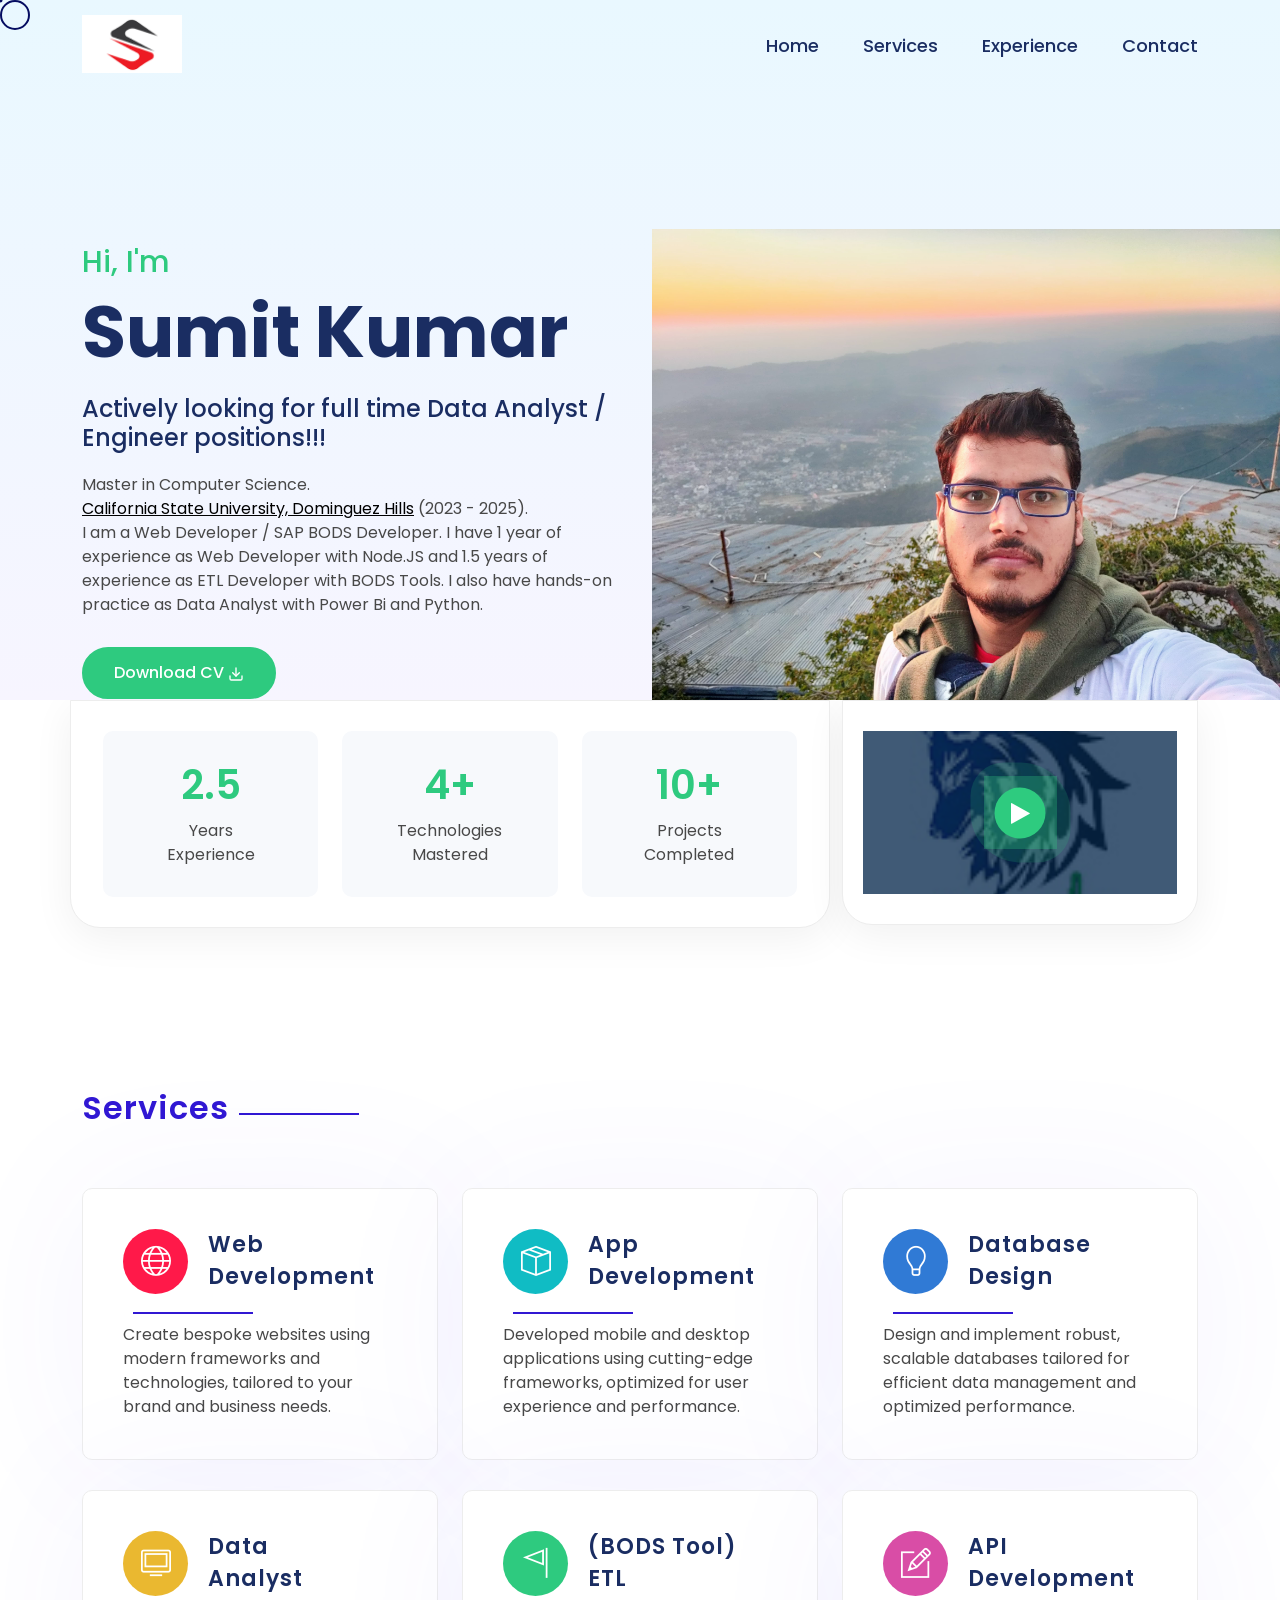
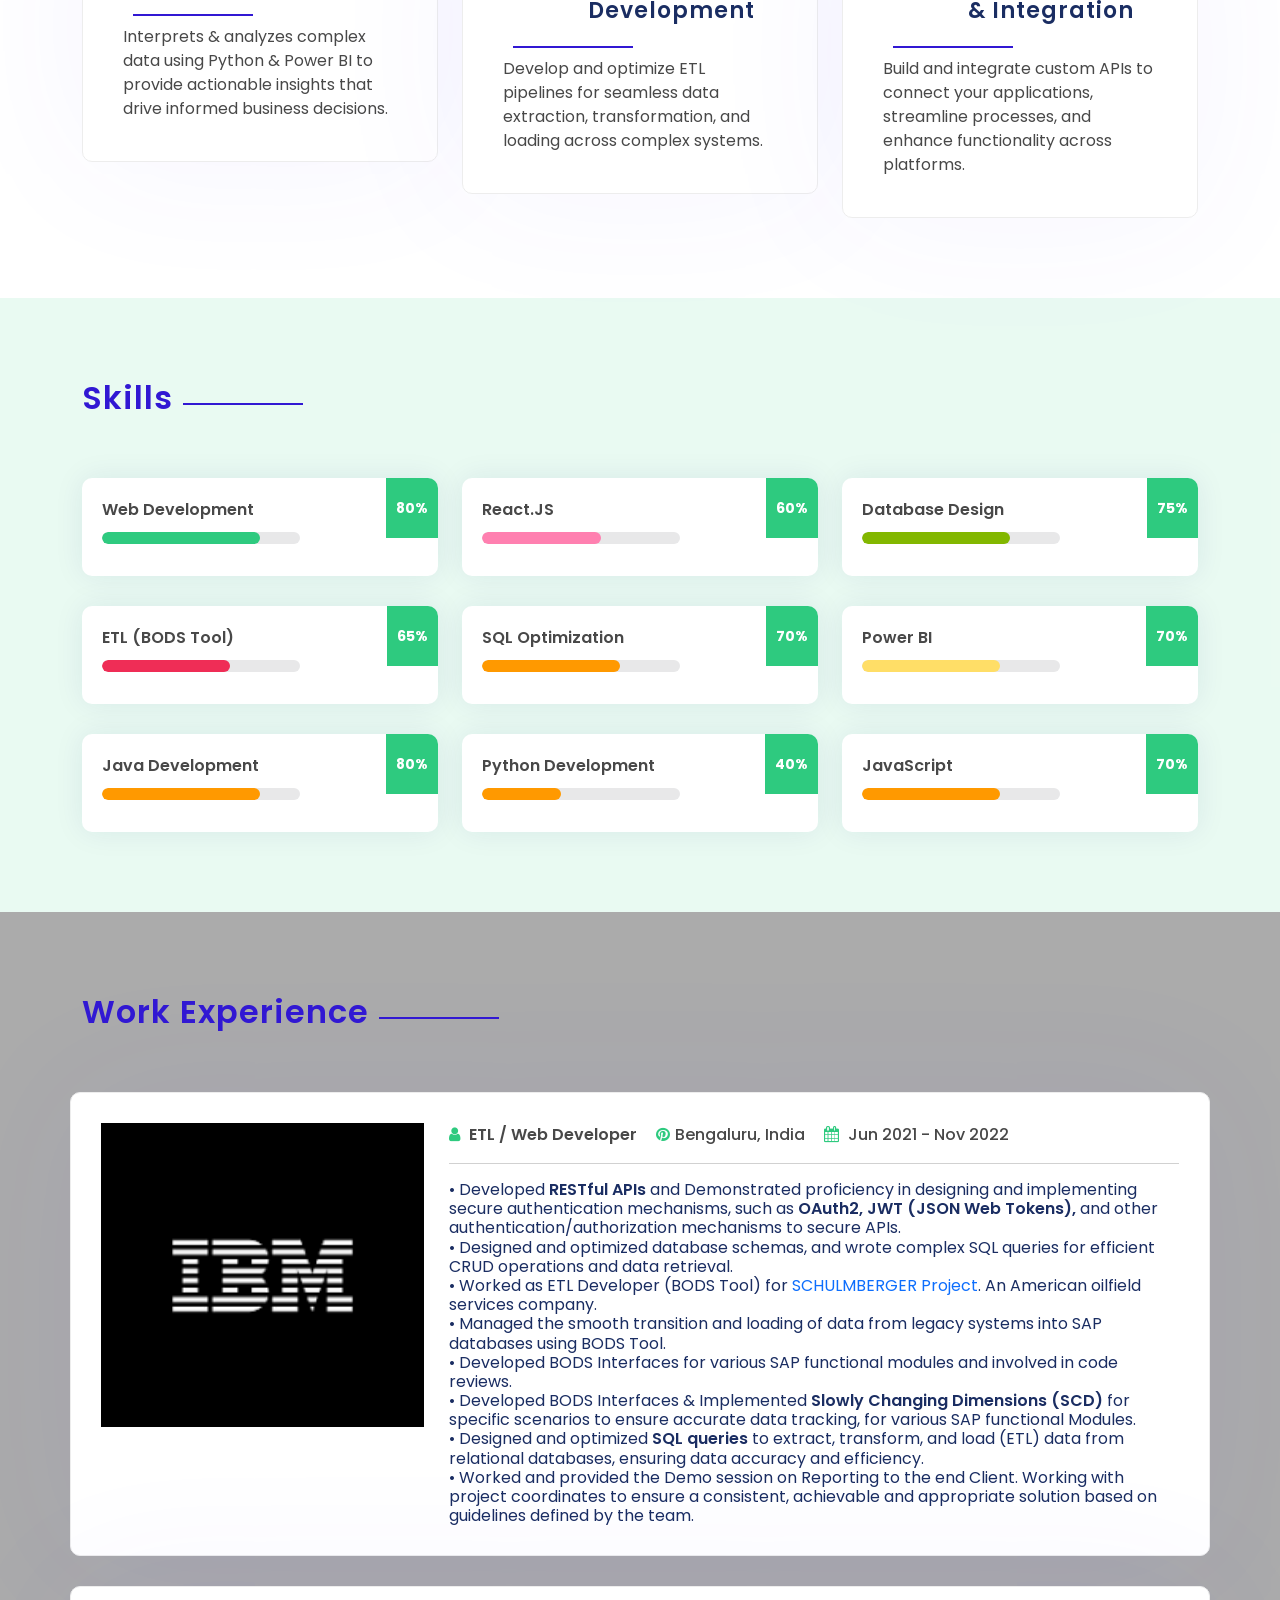
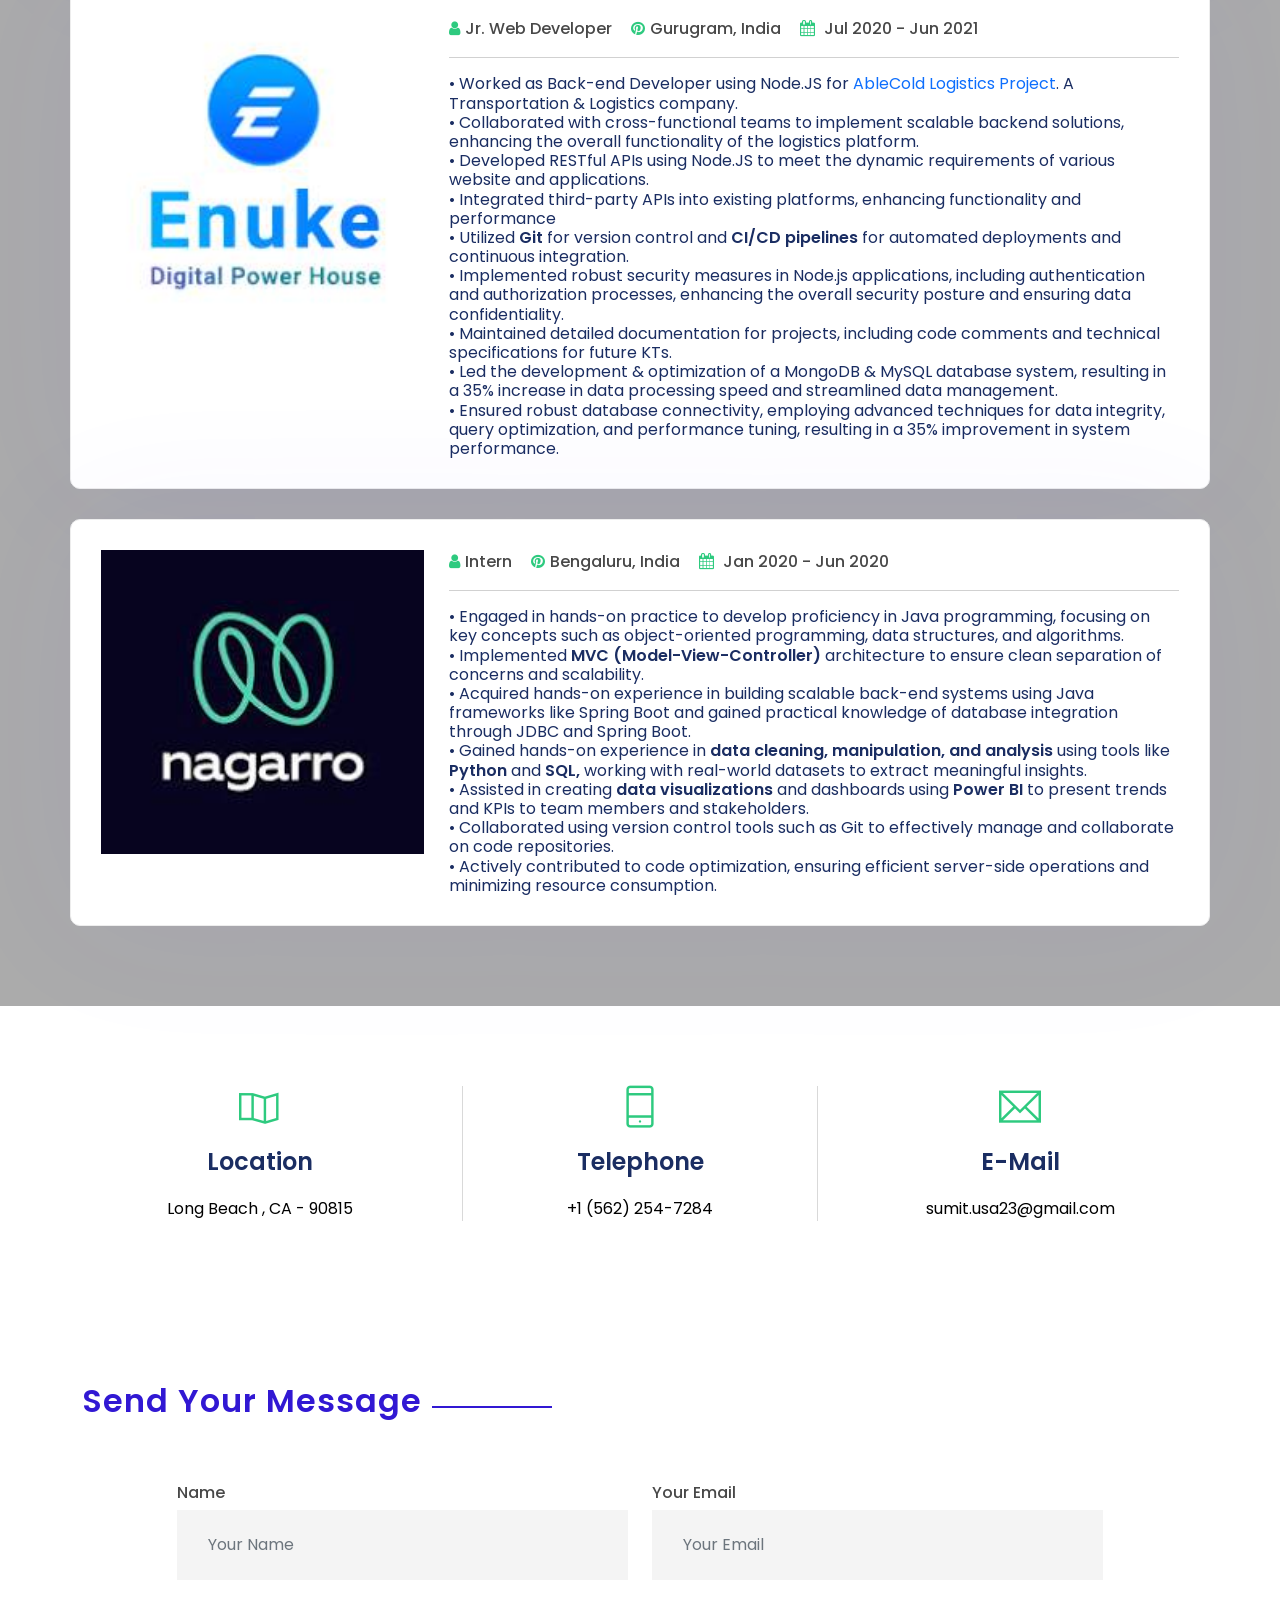
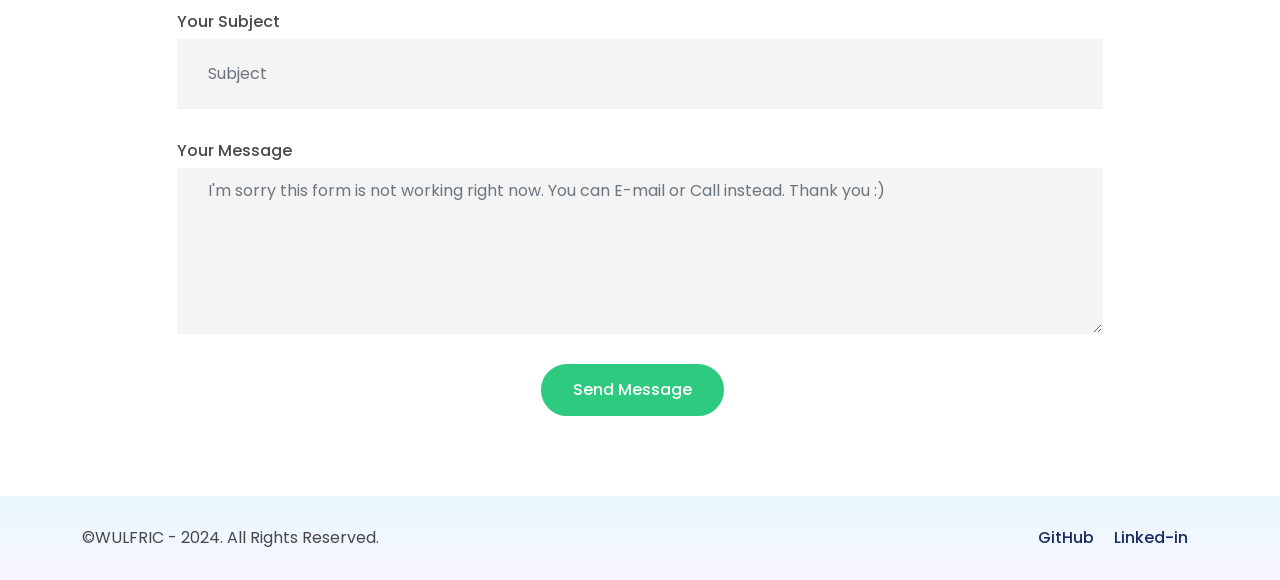
==== Data_Analyst.html @ b39e041e "data analyst resume" ====
<!DOCTYPE html>
<html lang="en">
  <head>
    <!-- Meta -->
    <meta charset="utf-8" />
    <meta http-equiv="X-UA-Compatible" content="IE=edge" />
    <meta name="viewport" content="width=device-width, initial-scale=1" />
    <!-- The above 3 meta tags *must* come first in the head; any other head content must come *after* these tags -->
    <meta name="description" content="Janu - Personal Portfolio Template" />
    <meta
      name="keywords"
      content="theme_ocean,personal, portfolio new, html, one page, bootstrap, new html template, design, creative, onepage, clean, modern"
    />
    <meta name="author" content="theme_ocean" />
    <!-- SITE TITLE -->
    <title>Wulfric AKA Sumit</title>
    <!-- Latest Bootstrap min CSS -->
    <link rel="stylesheet" href="assets/bootstrap/css/bootstrap.min.css" />
    <!-- Google Font -->
    <link
      href="https://fonts.googleapis.com/css2?family=Poppins:wght@300;400;500;600;700;800&display=swap"
      rel="stylesheet"
    />
    <!-- Font Awesome CSS -->
    <link rel="stylesheet" href="assets/fonts/font-awesome.min.css" />
    <link rel="stylesheet" href="assets/fonts/themify-icons.css" />
    <!--- owl carousel Css-->
    <link rel="stylesheet" href="assets/owlcarousel/css/owl.carousel.css" />
    <link rel="stylesheet" href="assets/owlcarousel/css/owl.theme.css" />
    <!-- MAGNIFIC CSS -->
    <link rel="stylesheet" href="assets/css/magnific-popup.css" />
    <!--slicknav Css-->
    <link rel="stylesheet" href="assets/css/slicknav.css" />
    <!-- animate CSS -->
    <link rel="stylesheet" href="assets/css/animate.css" />
    <!-- Style CSS -->
    <link rel="stylesheet" href="assets/css/magic-mouse.css" />
    <link rel="stylesheet" href="assets/css/style.css" />
    <!-- HTML5 shim and Respond.js IE8 support of HTML5 elements and media queries -->
    <!-- WARNING: Respond.js doesn't work if you view the page via file:// -->
    <!--[if lt IE 9]>
      <script src="https://oss.maxcdn.com/html5shiv/3.7.2/html5shiv.min.js"></script>
      <script src="https://oss.maxcdn.com/respond/1.4.2/respond.min.js"></script>
    <![endif]-->
  </head>

  <body>
    <!-- START PRELOADER -->
    <div class="preloader">
      <div class="spinner">
        <div class="double-bounce1"></div>
        <div class="double-bounce2"></div>
      </div>
    </div>
    <!-- END PRELOADER -->

    <!-- START NAVBAR -->
    <div
      id="navigation"
      class="fixed-top navbar-light bg-faded site-navigation"
    >
      <div class="container">
        <div class="row">
          <div class="col-lg-2 col-md-3 col-sm-4">
            <div class="site-logo">
              <a href="Data_Analyst.html"><img src="assets/img/logo1.png" alt="" /></a>
            </div>
          </div>
          <!--- END Col -->

          <div class="col-lg-10 col-md-9 col-sm-8">
            <div class="header_right">
              <nav id="main-menu" class="ml-auto">
                <ul>
                  <li><a class="nav-link" href="Data_Analyst.html">Home</a></li>
                  <li><a class="nav-link" href="#service">Services</a></li>
                  <!-- <li><a class="nav-link" href="#portfolio">Projects</a></li> -->
                  <li><a class="nav-link" href="#blog">Experience</a></li>
                  <li><a class="nav-link" href="#contact">Contact</a></li>
                </ul>
              </nav>
              <div id="mobile_menu"></div>
            </div>
          </div>
          <!--- END Col -->
        </div>
        <!--- END ROW -->
      </div>
      <!--- END CONTAINER -->
    </div>
    <!-- END NAVBAR -->

    <!-- START HOME -->
    <section id="home" class="home_bg">
      <div class="container">
        <div class="row">
          <div class="col-lg-6 col-sm-6 col-xs-12">
            <div class="about_me_content">
              <span>Hi, I'm</span>
              <h1>Sumit Kumar</h1>
              <h4>
                Actively looking for full time Data Analyst / Engineer positions!!!
              </h4>
              <p>
                Master in Computer Science.
                <br />
                <a id="contactlink" href="/blog.html" target="_blank">
                  <u>California State University, Dominguez Hills</u></a
                >
                (2023 - 2025). <br />I am a Web Developer / SAP BODS Developer.
                I have 1 year of experience as Web Developer with Node.JS and
                1.5 years of experience as ETL Developer with BODS Tools. I also
                have hands-on practice as Data Analyst with Power Bi and Python.
              </p>
            </div>
            <div class="about_btn">
              <a
                class="home_btn"
                href="FNU_Sumit_Kumar_Resume_Data_Analyst.pdf"
                target="_blank"
                >Download CV
                <svg
                  stroke="currentColor"
                  fill="none"
                  stroke-width="2"
                  viewBox="0 0 24 24"
                  stroke-linecap="round"
                  stroke-linejoin="round"
                  class="text-xl"
                  height="1em"
                  width="1em"
                  xmlns="http://www.w3.org/2000/svg"
                >
                  <path d="M21 15v4a2 2 0 0 1-2 2H5a2 2 0 0 1-2-2v-4"></path>
                  <polyline points="7 10 12 15 17 10"></polyline>
                  <line x1="12" y1="15" x2="12" y2="3"></line>
                </svg>
              </a>
              <!-- <a class="home_btn_two" href="#contact">Contact</a> -->
            </div>
          </div>
          <!-- END COL-->
          <div class="col-lg-6 col-sm-6 col-xs-12">
            <div class="hero_img">
              <img
                src="assets/img/p2.jpg"
                class="img-fluid"
                alt="profile-picture"
              />
            </div>
          </div>
          <!-- END COL-->
        </div>
        <!--- END ROW -->
      </div>
      <!--- END CONTAINER -->
    </section>
    <!-- END  HOME -->

    <!-- START EXPERIENCE-->
    <section class="expert_area">
      <div class="container">
        <div class="row">
          <div class="col-lg-8 col-sm-12 col-xs-12">
            <div class="row ex_bg">
              <div class="col-lg-4 col-sm-4 col-xs-12">
                <div class="single_ex">
                  <h1 class="ex_count">2.5</h1>
                  <span>Years <br />Experience</span>
                </div>
              </div>
              <!-- END COL -->
              <div class="col-lg-4 col-sm-4 col-xs-12">
                <div class="single_ex">
                  <h1 class="ex_count">4+</h1>
                  <span> Technologies<br />Mastered </span>
                </div>
              </div>
              <!-- END COL -->
              <div class="col-lg-4 col-sm-4 col-xs-12">
                <div class="single_ex">
                  <h1 class="ex_count">10+</h1>
                  <span
                    >Projects <br />
                    Completed</span
                  >
                </div>
              </div>
              <!-- END COL -->
            </div>
          </div>
          <!-- END COL -->
          <div class="col-lg-4 col-sm-12 col-xs-12">
            <div class="ex_bg">
              <div class="single_ex se_padd_none">
                <div class="video-area bg_img">
                  <a
                    href="https://www.youtube.com/watch?v=kr9ghvz5akM"
                    class="magnific_popup video-button"
                    ><i class="fa fa-play"></i
                  ></a>
                </div>
              </div>
            </div>
          </div>
          <!-- END COL -->
        </div>
        <!-- END ROW -->
      </div>
      <!-- END CONTAINER -->
    </section>
    <!-- END EXPERIENCE -->

    <!-- START SERVICES-->
    <section id="service" class="marketing_content_area section-padding">
      <div class="container">
        <div class="section-title wow zoomIn">
          <!-- <h4>Top services</h4> -->
          <h2>Services</h2>
        </div>
        <div class="row">
          <div class="col-lg-4 col-sm-6 col-xs-12">
            <div class="single_feature_one">
              <div class="sf_top">
                <span class="ti-world ss_five"></span>
                <h2>
                  <a
                    href="#"
                    data-bs-toggle="modal"
                    data-bs-target="#serviceModal5"
                    >Web Development</a
                  >
                </h2>
              </div>
              <p>
                Create bespoke websites using modern frameworks and
                technologies, tailored to your brand and business needs.
              </p>
            </div>
          </div>
          <!-- END COL -->
          <div class="col-lg-4 col-sm-6 col-xs-12">
            <div class="single_feature_one">
              <div class="sf_top">
                <span class="ti-package ss_six"></span>
                <h2>
                  <a
                    href="#"
                    data-bs-toggle="modal"
                    data-bs-target="#serviceModal6"
                    >App Development</a
                  >
                </h2>
              </div>
              <p>
                Developed mobile and desktop applications using cutting-edge
                frameworks, optimized for user experience and performance.
              </p>
            </div>
          </div>
          <!-- END COL -->
          <div class="col-lg-4 col-sm-6 col-xs-12">
            <div class="single_feature_one">
              <div class="sf_top">
                <span class="ti-light-bulb ss_three"></span>
                <h2>
                  <a
                    href="#"
                    data-bs-toggle="modal"
                    data-bs-target="#serviceModal3"
                    >Database <br />Design</a
                  >
                </h2>
              </div>
              <p>
                Design and implement robust, scalable databases tailored for
                efficient data management and optimized performance.
              </p>
            </div>
          </div>
          <!-- END COL -->
          <div class="col-lg-4 col-sm-6 col-xs-12">
            <div class="single_feature_one">
              <div class="sf_top">
                <span class="ti-desktop ss_four"></span>
                <h2>
                  <a
                    href="#"
                    data-bs-toggle="modal"
                    data-bs-target="#serviceModal4"
                    >Data<br />
                    Analyst</a
                  >
                </h2>
              </div>
              <p>
                Interprets & analyzes complex data using Python & Power BI to
                provide actionable insights that drive informed business
                decisions.
              </p>
            </div>
          </div>
          <!-- END COL -->
          <div class="col-lg-4 col-sm-6 col-xs-12">
            <div class="single_feature_one">
              <div class="sf_top">
                <span class="ti-flag ss_one"></span>
                <h2>
                  <a
                    href="#"
                    data-bs-toggle="modal"
                    data-bs-target="#serviceModal"
                    >(BODS Tool) ETL <br />Development</a
                  >
                </h2>
              </div>
              <p>
                Develop and optimize ETL pipelines for seamless data extraction,
                transformation, and loading across complex systems.
              </p>
            </div>
          </div>
          <!-- END COL -->
          <div class="col-lg-4 col-sm-6 col-xs-12">
            <div class="single_feature_one">
              <div class="sf_top">
                <span class="ti-pencil-alt ss_two"></span>
                <h2>
                  <a
                    href="#"
                    data-bs-toggle="modal"
                    data-bs-target="#serviceModal2"
                    >API Development <br />& Integration</a
                  >
                </h2>
              </div>
              <p>
                Build and integrate custom APIs to connect your applications,
                streamline processes, and enhance functionality across
                platforms.
              </p>
            </div>
          </div>
          <!-- END COL -->
        </div>
        <!-- END ROW -->
      </div>
      <!-- END CONTAINER -->
    </section>
    <!-- END SERVICE -->

    <!-- START FEATURES -->
    <section id="skill" class="skill_area section-padding">
      <div class="container" data-aos="fade-up">
        <div class="section-title">
          <!-- <h4>Top Skills</h4> -->
          <h2>Skills</h2>
        </div>
        <div class="row">
          <div class="col-lg-4">
            <div class="feature-box d-flex align-items-center">
              <div class="progress-bar-linear">
                <p class="progress-bar-text">Web Development</p>
                <div class="progress-bar pb1">
                  <span data-percent="80"></span>
                </div>
              </div>
              <!--END PROGRESS BAR -->
              <h3><span>80%</span></h3>
            </div>
          </div>
          <!-- END COL -->
          <div class="col-md-4">
            <div class="feature-box d-flex align-items-center">
              <div class="progress-bar-linear">
                <p class="progress-bar-text">React.JS</p>
                <div class="progress-bar pb5">
                  <span data-percent="60"></span>
                </div>
              </div>
              <!--END PROGRESS BAR -->
              <h3><span>60%</span></h3>
            </div>
          </div>
          <!-- END COL -->
          <div class="col-lg-4">
            <div class="feature-box d-flex align-items-center">
              <div class="progress-bar-linear">
                <p class="progress-bar-text">Database Design</p>
                <div class="progress-bar pb3">
                  <span data-percent="75"></span>
                </div>
              </div>
              <!--END PROGRESS BAR -->
              <h3><span>75%</span></h3>
            </div>
          </div>
          <!-- END COL -->
          <div class="col-md-4">
            <div class="feature-box d-flex align-items-center">
              <div class="progress-bar-linear">
                <p class="progress-bar-text">ETL (BODS Tool)</p>
                <div class="progress-bar pb4">
                  <span data-percent="65"></span>
                </div>
              </div>
              <!--END PROGRESS BAR -->
              <h3><span>65%</span></h3>
            </div>
          </div>
          <!-- END COL -->
          <div class="col-lg-4">
            <div class="feature-box d-flex align-items-center">
              <div class="progress-bar-linear">
                <p class="progress-bar-text">SQL Optimization</p>
                <div class="progress-bar pb2">
                  <span data-percent="70"></span>
                </div>
              </div>
              <!--END PROGRESS BAR -->
              <h3><span>70%</span></h3>
            </div>
          </div>
          <!-- END COL -->
          <div class="col-md-4">
            <div class="feature-box d-flex align-items-center">
              <div class="progress-bar-linear">
                <p class="progress-bar-text">Power BI</p>
                <div class="progress-bar pb6">
                  <span data-percent="70"></span>
                </div>
              </div>
              <!--END PROGRESS BAR -->
              <h3><span>70%</span></h3>
            </div>
          </div>
          <!-- END COL -->
          <div class="col-lg-4">
            <div class="feature-box d-flex align-items-center">
              <div class="progress-bar-linear">
                <p class="progress-bar-text">Java Development</p>
                <div class="progress-bar pb2">
                  <span data-percent="80"></span>
                </div>
              </div>
              <!--END PROGRESS BAR -->
              <h3><span>80%</span></h3>
            </div>
          </div>
          <!-- END COL -->
          <div class="col-lg-4">
            <div class="feature-box d-flex align-items-center">
              <div class="progress-bar-linear">
                <p class="progress-bar-text">Python Development</p>
                <div class="progress-bar pb2">
                  <span data-percent="40"></span>
                </div>
              </div>
              <!--END PROGRESS BAR -->
              <h3><span>40%</span></h3>
            </div>
          </div>
          <!-- END COL -->
          <div class="col-lg-4">
            <div class="feature-box d-flex align-items-center">
              <div class="progress-bar-linear">
                <p class="progress-bar-text">JavaScript</p>
                <div class="progress-bar pb2">
                  <span data-percent="70"></span>
                </div>
              </div>
              <!--END PROGRESS BAR -->
              <h3><span>70%</span></h3>
            </div>
          </div>
          <!-- END COL -->
        </div>
        <!-- END ROW -->
      </div>
      <!-- END CONTINER -->
    </section>
    <!-- END FEATURES -->

    <!-- START PORTFOLIO -->
    <!-- <section id="portfolio" class="portfolio section-padding">
      <div class="container">
		<div class="section-title"> -->
    <!-- <h4>Portfolio</h4> -->
    <!-- <h2>Projects</h2>
		</div>

		<div class="row portfolio-grid"> -->
    <!-- <div class="col-lg-4 col-md-6 col-12 portfolio-item">
				<div class="single-gallery">
					<img src="assets/img/portfolio/1.jpg" alt="gallery Image">
					<a href="assets/img/portfolio/1.jpg" class="gallery_enlarge_icon"><i class="ti-zoom-in"></i></a>
					<h4>Web Design</h4>
				</div>
			</div>End Col -->

    <!-- <div class="col-lg-4 col-md-6 col-12 portfolio-item">
				<div class="single-gallery">
					<img src="assets/img/portfolio/2.jpg" alt="gallery Image">
					<a href="assets/img/portfolio/2.jpg" class="gallery_enlarge_icon"><i class="ti-zoom-in"></i></a>
					<h4>Digital Marketing</h4>
				</div>
			</div>End Col	 -->

    <!-- <div class="col-lg-4 col-md-6 col-12 portfolio-item">
				<div class="single-gallery">
					<img src="assets/img/portfolio/3.jpg" alt="gallery Image">
					<a href="assets/img/portfolio/3.jpg" class="gallery_enlarge_icon"><i class="ti-zoom-in"></i></a>
					<h4>UI/UX Design</h4>
				</div>
			</div>End Col -->

    <!-- <div class="col-lg-4 col-md-6 col-12 portfolio-item">
				<div class="single-gallery">
					<img src="assets/img/portfolio/4.jpg" alt="gallery Image">
					<a href="assets/img/portfolio/4.jpg" class="gallery_enlarge_icon"><i class="ti-zoom-in"></i></a>
					<h4>Search Engine</h4>
				</div>
			</div>End Col	 -->

    <!-- <div class="col-lg-4 col-md-6 col-12 portfolio-item">
				<div class="single-gallery">
					<img src="assets/img/portfolio/5.jpg" alt="gallery Image">
					<a href="assets/img/portfolio/5.jpg" class="gallery_enlarge_icon"><i class="ti-zoom-in"></i></a>
					<h4>Web Development</h4>
				</div>
			</div>End Col		 -->

    <!-- <div class="col-lg-4 col-md-6 col-12 portfolio-item">
				<div class="single-gallery">
					<img src="assets/img/portfolio/6.jpg" alt="gallery Image">
					<a href="assets/img/portfolio/6.jpg" class="gallery_enlarge_icon"><i class="ti-zoom-in"></i></a>
					<h4>Logo Design</h4>
				</div>
			</div>End Col	 -->

    <!-- <div class="col-lg-4 col-md-6 col-12 portfolio-item">
				<div class="single-gallery">
					<img src="assets/img/portfolio/7.jpg" alt="gallery Image">
					<a href="assets/img/portfolio/7.jpg" class="gallery_enlarge_icon"><i class="ti-zoom-in"></i></a>
					<h4>App development</h4>
				</div>
			</div>End Col									 -->
    <!-- </div>END ROW	
      </div><!-- END CONTINER -->
    <!-- </section>  -->
    <!-- END PORTFOLIO -->

    <!-- START BLOG -->
    <section id="blog" class="article_area section-padding">
      <div class="container">
        <div class="section-title">
          <h2>Work Experience</h2>
          <!-- <h4 class="section-title-white">Work Experience</h4> -->
          <!-- <h2 class="section-title-white">Work Experience</h2> -->
        </div>
        <div class="row">
          <!-- <div class="col-lg-8 wow fadeInUp" data-wow-duration="1s" data-wow-delay="0.1s" data-wow-offset="0"> -->
          <div class="arti_single">
            <div class="arti_img">
              <img
                src="assets/img/ibm.png"
                class="img-fluid"
                alt="Blog image"
              />
              <!-- <a href="https://www.ibm.com/in-en" target="_blank">IBM</a> -->
            </div>
            <div class="arti_content">
              <span><i class="fa fa-user"></i> <b>ETL / Web Developer</b></span>
              <span><i class="fa fa-pinterest"></i>Bengaluru, India</span>
              <span><i class="fa fa-calendar"></i> Jun 2021 - Nov 2022</span>
              <hr />
              <h6>
                <ul>
                  <li>
                    &#8226; Developed <b>RESTful APIs</b> and Demonstrated
                    proficiency in designing and implementing secure
                    authentication mechanisms, such as
                    <b>OAuth2, JWT (JSON Web Tokens),</b> and other
                    authentication/authorization mechanisms to secure APIs.
                  </li>
                  <li>
                    &#8226; Designed and optimized database schemas, and wrote
                    complex SQL queries for efficient CRUD operations and data
                    retrieval.
                  </li>
                  <li>
                    &#8226; Worked as ETL Developer (BODS Tool) for
                    <a
                      href="https://www.slb.com/"
                      title="An American oilfield services company"
                      target="_blank"
                    >
                      SCHULMBERGER Project</a
                    >. An American oilfield services company.
                  </li>
                  <li>
                    &#8226; Managed the smooth transition and loading of data
                    from legacy systems into SAP databases using BODS Tool.
                  </li>
                  <li>
                    &#8226; Developed BODS Interfaces for various SAP functional
                    modules and involved in code reviews.
                  </li>
                  <li>
                    &#8226; Developed BODS Interfaces & Implemented
                    <b>Slowly Changing Dimensions (SCD)</b> for specific
                    scenarios to ensure accurate data tracking, for various SAP
                    functional Modules.
                  </li>
                  <li>
                    &#8226; Designed and optimized <b>SQL queries</b> to
                    extract, transform, and load (ETL) data from relational
                    databases, ensuring data accuracy and efficiency.
                  </li>
                  <li>
                    &#8226; Worked and provided the Demo session on Reporting to
                    the end Client. Working with project coordinates to ensure a
                    consistent, achievable and appropriate solution based on
                    guidelines defined by the team.
                  </li>
                </ul>
              </h6>
            </div>
            <!-- <a class="arti_btn" href="ibm.html">Read More <i class="fa fa-long-arrow-right"></i></a> -->
          </div>
          <!-- END ARTI SINGLE  -->
          <div class="arti_single">
            <div class="arti_img">
              <img
                src="assets/img/enuke.jpeg"
                class="img-fluid"
                alt="Blog image"
              />
              <!-- <a href="https://www.linkedin.com/company/enuke-software-pvt-ltd/?originalSubdomain=in"
							target="_blank"></a> -->
            </div>
            <div class="arti_content">
              <span><i class="fa fa-user"></i>Jr. Web Developer</span>
              <span><i class="fa fa-pinterest"></i>Gurugram, India</span>
              <span><i class="fa fa-calendar"></i> Jul 2020 - Jun 2021</span>
              <hr />
              <h6>
                <ul>
                  <li>
                    &#8226; Worked as Back-end Developer using Node.JS for
                    <a href="https://www.ablecold.com/" target="_blank"
                      >AbleCold Logistics Project</a
                    >. A Transportation & Logistics company.
                  </li>
                  <li>
                    &#8226; Collaborated with cross-functional teams to
                    implement scalable backend solutions, enhancing the overall
                    functionality of the logistics platform.
                  </li>
                  <li>
                    &#8226; Developed RESTful APIs using Node.JS to meet the
                    dynamic requirements of various website and applications.
                  </li>
                  <li>
                    &#8226; Integrated third-party APIs into existing platforms,
                    enhancing functionality and performance
                  </li>
                  <li>
                    &#8226; Utilized <b>Git</b> for version control and
                    <b>CI/CD pipelines</b>
                    for automated deployments and continuous integration.
                  </li>
                  <li>
                    &#8226; Implemented robust security measures in Node.js
                    applications, including authentication and authorization
                    processes, enhancing the overall security posture and
                    ensuring data confidentiality.
                  </li>
                  <li>
                    &#8226; Maintained detailed documentation for projects,
                    including code comments and technical specifications for
                    future KTs.
                  </li>
                  <li>
                    &#8226; Led the development & optimization of a MongoDB &
                    MySQL database system, resulting in a 35% increase in data
                    processing speed and streamlined data management.
                  </li>
                  <li>
                    &#8226; Ensured robust database connectivity, employing
                    advanced techniques for data integrity, query optimization,
                    and performance tuning, resulting in a 35% improvement in
                    system performance.
                  </li>
                </ul>
              </h6>
            </div>
            <!-- <a class="arti_btn" href="enuke.html">Read More <i class="fa fa-long-arrow-right"></i></a> -->
          </div>
          <!-- END ARTI SINGLE  -->
          <div class="arti_single">
            <div class="arti_img">
              <img
                src="assets/img/nagarro.jpeg"
                class="img-fluid"
                alt="Blog image"
              />
              <!-- <a href="https://www.nagarro.com/en" target="_blank">Nagarro</a> -->
            </div>
            <div class="arti_content">
              <span><i class="fa fa-user"></i>Intern</span>
              <span><i class="fa fa-pinterest"></i>Bengaluru, India</span>
              <span><i class="fa fa-calendar"></i> Jan 2020 - Jun 2020</span>
              <hr />
              <h6>
                <ul>
                  <li>
                    &#8226; Engaged in hands-on practice to develop proficiency
                    in Java programming, focusing on key concepts such as
                    object-oriented programming, data structures, and
                    algorithms.
                  </li>
                  <li>
                    &#8226; Implemented
                    <b>MVC (Model-View-Controller)</b> architecture to ensure
                    clean separation of concerns and scalability.
                  </li>
                  <li>
                    &#8226; Acquired hands-on experience in building scalable
                    back-end systems using Java frameworks like Spring Boot and
                    gained practical knowledge of database integration through
                    JDBC and Spring Boot.
                  </li>
                  <li>
                    &#8226; Gained hands-on experience in
                    <b>data cleaning, manipulation, and analysis</b> using tools
                    like <b>Python</b> and <b>SQL,</b> working with real-world
                    datasets to extract meaningful insights.
                  </li>
                  <li>
                    &#8226; Assisted in creating <b>data visualizations</b> and
                    dashboards using <b>Power BI</b> to present trends and KPIs
                    to team members and stakeholders.
                  </li>
                  <li>
                    &#8226; Collaborated using version control tools such as Git
                    to effectively manage and collaborate on code repositories.
                  </li>
                  <li>
                    &#8226; Actively contributed to code optimization, ensuring
                    efficient server-side operations and minimizing resource
                    consumption.
                  </li>
                </ul>
              </h6>
            </div>
            <!-- <a class="arti_btn" href="nagarro.html">Read More <i class="fa fa-long-arrow-right"></i></a> -->
          </div>
          <!-- END ARTI SINGLE  -->
        </div>
        <!--- END ROW -->
      </div>
      <!--- END CONTAINER -->
    </section>
    <!-- END BLOG -->

    <!-- START ADDRESS -->
    <section id="contact" class="address_area section-padding">
      <div class="container">
        <div class="row text-center">
          <div
            class="col-lg-4 col-sm-4 col-xs-12 wow fadeInUp"
            data-wow-duration="1s"
            data-wow-delay="0.1s"
            data-wow-offset="0"
          >
            <div class="single_address">
              <i class="ti-map"></i>
              <h4>Location</h4>
              <p>
                <a
                  id="contactlink"
                  href="https://www.google.com/maps/place/Long+Beach,+CA/@33.8000985,-118.3209282,11z/data=!3m1!4b1!4m6!3m5!1s0x80c2cae84099d759:0xa1003afac42a8faa!8m2!3d33.7700504!4d-118.1937395!16zL20vMG5id2Y?entry=ttu"
                  >Long Beach , CA - 90815</a
                >
              </p>
            </div>
          </div>
          <!-- END COL -->
          <div
            class="col-lg-4 col-sm-4 col-xs-12 wow fadeInUp"
            data-wow-duration="1s"
            data-wow-delay="0.2s"
            data-wow-offset="0"
          >
            <div class="single_address sabr">
              <i class="ti-mobile"></i>
              <h4>Telephone</h4>
              <p>
                <a id="contactlink" href="tel:+15622547284"
                  >+1 (562) 254-7284</a
                >
              </p>
            </div>
          </div>
          <!-- END COL -->
          <div
            class="col-lg-4 col-sm-4 col-xs-12 wow fadeInUp"
            data-wow-duration="1s"
            data-wow-delay="0.3s"
            data-wow-offset="0"
          >
            <div class="single_address">
              <i class="ti-email"></i>
              <h4>E-mail</h4>
              <p>
                <a id="contactlink" href="mailto:sumit.usa23@gmail.com"
                  >sumit.usa23@gmail.com</a
                >
              </p>
            </div>
          </div>
          <!-- END COL -->
        </div>
        <!--- END ROW -->
      </div>
      <!--- END CONTAINER -->
    </section>
    <!-- END ADDRESS -->

    <!-- CONTACT -->
    <div class="contact_area section-padding">
      <div class="container">
        <div class="section-title">
          <h2>Send your message</h2>
        </div>
        <div class="row">
          <div
            class="offset-lg-1 col-lg-10 col-sm-12 col-xs-12 wow fadeInUp"
            data-wow-duration="1s"
            data-wow-delay="0.2s"
            data-wow-offset="0"
          >
            <div class="contact">
              <form
                class="form"
                name="enq"
                method="post"
                action="contact.php"
                onsubmit="return validation();"
              >
                <div class="row">
                  <div class="form-group col-md-6">
                    <label>Name</label>
                    <input
                      type="text"
                      name="name"
                      class="form-control"
                      placeholder="Your Name"
                      required="required"
                    />
                  </div>
                  <div class="form-group col-md-6">
                    <label>Your Email</label>
                    <input
                      type="email"
                      name="email"
                      class="form-control"
                      placeholder="Your Email"
                      required="required"
                    />
                  </div>
                  <div class="form-group col-md-12">
                    <label>Your Subject</label>
                    <input
                      type="text"
                      name="subject"
                      class="form-control"
                      placeholder="Subject"
                      required="required"
                    />
                  </div>
                  <div class="form-group col-md-12">
                    <label>Your Message</label>
                    <textarea
                      rows="6"
                      name="message"
                      class="form-control"
                      placeholder="I'm sorry this form is not working right now. You can E-mail or Call instead. Thank you :) "
                      required="required"
                    ></textarea>
                  </div>
                  <div class="col-md-12 text-center">
                    <button
                      type="submit"
                      value="Send message"
                      name="submit"
                      id="submitButton"
                      class="home_btn"
                      title="Submit Your Message!"
                    >
                      Send Message
                    </button>
                  </div>
                </div>
              </form>
            </div>
          </div>
          <!-- END COL  -->
        </div>
        <!-- END ROW -->
      </div>
      <!--- END CONTAINER -->
    </div>
    <!-- END CONTACT -->

    <!-- START FOOTER -->
    <div class="footer">
      <div class="container">
        <div class="row">
          <div class="col-lg-6 col-sm-6 col-xs-12">
            <div class="footer_copyright">
              <p>&copy;WULFRIC - 2024. All Rights Reserved.</p>
            </div>
          </div>
          <div class="col-lg-6 col-sm-6 col-xs-12">
            <div class="footer_menu">
              <ul>
                <li>
                  <a
                    href="https://www.github.com/wulfric06"
                    title="github"
                    target="_blank"
                    >GitHub</a
                  >
                </li>
                <li>
                  <a
                    href="https://www.linkedin.com/in/wulfric06"
                    title="linked-in"
                    target="_blank"
                    >Linked-in</a
                  >
                </li>
              </ul>
            </div>
          </div>
          <!-- END COL -->
        </div>
        <!-- END ROW -->
      </div>
      <!--- END CONTAINER -->
    </div>
    <!-- END FOOTER -->

    <!-- Latest jQuery -->
    <script src="assets/js/jquery-1.12.4.min.js"></script>
    <!-- Latest compiled and minified Bootstrap -->
    <script src="assets/bootstrap/js/bootstrap.min.js"></script>
    <!-- owl-carousel min js  -->
    <script src="assets/owlcarousel/js/owl.carousel.min.js"></script>
    <!-- jquery nav -->
    <script src="assets/js/jquery.nav.js"></script>
    <!-- jquery.smooth-scroll -->
    <script src="assets/js/smooth-scroll.js"></script>
    <!-- imagesloaded JS -->
    <script src="assets/js/imagesloaded.pkgd.js"></script>
    <!-- jquery isotope js -->
    <script src="assets/js/isotope.pkgd.min.js"></script>
    <!-- magnific-popup js -->
    <script src="assets/js/jquery.magnific-popup.min.js"></script>
    <!-- jquery appear js -->
    <script src="assets/js/jquery.appear.js"></script>
    <!-- jquery.slicknav -->
    <script src="assets/js/jquery.slicknav.js"></script>
    <!-- WOW - Reveal Animations When You Scroll -->
    <script src="assets/js/wow.min.js"></script>
    <!-- scrolltopcontrol js -->
    <script src="assets/js/scrolltopcontrol.js"></script>
    <!-- scripts js -->
    <script src="assets/js/magic_mouse.js"></script>
    <script src="assets/js/scripts.js"></script>
    <script>
      options = {
        cursorOuter: "circle-basic",
        hoverEffect: "circle-move",
        hoverItemMove: false,
        defaultCursor: false,
        outerWidth: 30,
        outerHeight: 30,
      };
      magicMouse(options);
    </script>
  </body>
</html>
---- assets/fonts/themify-icons.css ----
@font-face {
	font-family: 'themify';
	src:url('../fonts/themify.eot?-fvbane');
	src:url('../fonts/themify.eot?#iefix-fvbane') format('embedded-opentype'),
		url('../fonts/themify.woff?-fvbane') format('woff'),
		url('../fonts/themify.ttf?-fvbane') format('truetype'),
		url('../fonts/themify.svg?-fvbane#themify') format('svg');
	font-weight: normal;
	font-style: normal;
}

[class^="ti-"], [class*=" ti-"] {
	font-family: 'themify';
	speak: none;
	font-style: normal;
	font-weight: normal;
	font-variant: normal;
	text-transform: none;
	line-height: 1;

	/* Better Font Rendering =========== */
	-webkit-font-smoothing: antialiased;
	-moz-osx-font-smoothing: grayscale;
}

.ti-wand:before {
	content: "\e600";
}
.ti-volume:before {
	content: "\e601";
}
.ti-user:before {
	content: "\e602";
}
.ti-unlock:before {
	content: "\e603";
}
.ti-unlink:before {
	content: "\e604";
}
.ti-trash:before {
	content: "\e605";
}
.ti-thought:before {
	content: "\e606";
}
.ti-target:before {
	content: "\e607";
}
.ti-tag:before {
	content: "\e608";
}
.ti-tablet:before {
	content: "\e609";
}
.ti-star:before {
	content: "\e60a";
}
.ti-spray:before {
	content: "\e60b";
}
.ti-signal:before {
	content: "\e60c";
}
.ti-shopping-cart:before {
	content: "\e60d";
}
.ti-shopping-cart-full:before {
	content: "\e60e";
}
.ti-settings:before {
	content: "\e60f";
}
.ti-search:before {
	content: "\e610";
}
.ti-zoom-in:before {
	content: "\e611";
}
.ti-zoom-out:before {
	content: "\e612";
}
.ti-cut:before {
	content: "\e613";
}
.ti-ruler:before {
	content: "\e614";
}
.ti-ruler-pencil:before {
	content: "\e615";
}
.ti-ruler-alt:before {
	content: "\e616";
}
.ti-bookmark:before {
	content: "\e617";
}
.ti-bookmark-alt:before {
	content: "\e618";
}
.ti-reload:before {
	content: "\e619";
}
.ti-plus:before {
	content: "\e61a";
}
.ti-pin:before {
	content: "\e61b";
}
.ti-pencil:before {
	content: "\e61c";
}
.ti-pencil-alt:before {
	content: "\e61d";
}
.ti-paint-roller:before {
	content: "\e61e";
}
.ti-paint-bucket:before {
	content: "\e61f";
}
.ti-na:before {
	content: "\e620";
}
.ti-mobile:before {
	content: "\e621";
}
.ti-minus:before {
	content: "\e622";
}
.ti-medall:before {
	content: "\e623";
}
.ti-medall-alt:before {
	content: "\e624";
}
.ti-marker:before {
	content: "\e625";
}
.ti-marker-alt:before {
	content: "\e626";
}
.ti-arrow-up:before {
	content: "\e627";
}
.ti-arrow-right:before {
	content: "\e628";
}
.ti-arrow-left:before {
	content: "\e629";
}
.ti-arrow-down:before {
	content: "\e62a";
}
.ti-lock:before {
	content: "\e62b";
}
.ti-location-arrow:before {
	content: "\e62c";
}
.ti-link:before {
	content: "\e62d";
}
.ti-layout:before {
	content: "\e62e";
}
.ti-layers:before {
	content: "\e62f";
}
.ti-layers-alt:before {
	content: "\e630";
}
.ti-key:before {
	content: "\e631";
}
.ti-import:before {
	content: "\e632";
}
.ti-image:before {
	content: "\e633";
}
.ti-heart:before {
	content: "\e634";
}
.ti-heart-broken:before {
	content: "\e635";
}
.ti-hand-stop:before {
	content: "\e636";
}
.ti-hand-open:before {
	content: "\e637";
}
.ti-hand-drag:before {
	content: "\e638";
}
.ti-folder:before {
	content: "\e639";
}
.ti-flag:before {
	content: "\e63a";
}
.ti-flag-alt:before {
	content: "\e63b";
}
.ti-flag-alt-2:before {
	content: "\e63c";
}
.ti-eye:before {
	content: "\e63d";
}
.ti-export:before {
	content: "\e63e";
}
.ti-exchange-vertical:before {
	content: "\e63f";
}
.ti-desktop:before {
	content: "\e640";
}
.ti-cup:before {
	content: "\e641";
}
.ti-crown:before {
	content: "\e642";
}
.ti-comments:before {
	content: "\e643";
}
.ti-comment:before {
	content: "\e644";
}
.ti-comment-alt:before {
	content: "\e645";
}
.ti-close:before {
	content: "\e646";
}
.ti-clip:before {
	content: "\e647";
}
.ti-angle-up:before {
	content: "\e648";
}
.ti-angle-right:before {
	content: "\e649";
}
.ti-angle-left:before {
	content: "\e64a";
}
.ti-angle-down:before {
	content: "\e64b";
}
.ti-check:before {
	content: "\e64c";
}
.ti-check-box:before {
	content: "\e64d";
}
.ti-camera:before {
	content: "\e64e";
}
.ti-announcement:before {
	content: "\e64f";
}
.ti-brush:before {
	content: "\e650";
}
.ti-briefcase:before {
	content: "\e651";
}
.ti-bolt:before {
	content: "\e652";
}
.ti-bolt-alt:before {
	content: "\e653";
}
.ti-blackboard:before {
	content: "\e654";
}
.ti-bag:before {
	content: "\e655";
}
.ti-move:before {
	content: "\e656";
}
.ti-arrows-vertical:before {
	content: "\e657";
}
.ti-arrows-horizontal:before {
	content: "\e658";
}
.ti-fullscreen:before {
	content: "\e659";
}
.ti-arrow-top-right:before {
	content: "\e65a";
}
.ti-arrow-top-left:before {
	content: "\e65b";
}
.ti-arrow-circle-up:before {
	content: "\e65c";
}
.ti-arrow-circle-right:before {
	content: "\e65d";
}
.ti-arrow-circle-left:before {
	content: "\e65e";
}
.ti-arrow-circle-down:before {
	content: "\e65f";
}
.ti-angle-double-up:before {
	content: "\e660";
}
.ti-angle-double-right:before {
	content: "\e661";
}
.ti-angle-double-left:before {
	content: "\e662";
}
.ti-angle-double-down:before {
	content: "\e663";
}
.ti-zip:before {
	content: "\e664";
}
.ti-world:before {
	content: "\e665";
}
.ti-wheelchair:before {
	content: "\e666";
}
.ti-view-list:before {
	content: "\e667";
}
.ti-view-list-alt:before {
	content: "\e668";
}
.ti-view-grid:before {
	content: "\e669";
}
.ti-uppercase:before {
	content: "\e66a";
}
.ti-upload:before {
	content: "\e66b";
}
.ti-underline:before {
	content: "\e66c";
}
.ti-truck:before {
	content: "\e66d";
}
.ti-timer:before {
	content: "\e66e";
}
.ti-ticket:before {
	content: "\e66f";
}
.ti-thumb-up:before {
	content: "\e670";
}
.ti-thumb-down:before {
	content: "\e671";
}
.ti-text:before {
	content: "\e672";
}
.ti-stats-up:before {
	content: "\e673";
}
.ti-stats-down:before {
	content: "\e674";
}
.ti-split-v:before {
	content: "\e675";
}
.ti-split-h:before {
	content: "\e676";
}
.ti-smallcap:before {
	content: "\e677";
}
.ti-shine:before {
	content: "\e678";
}
.ti-shift-right:before {
	content: "\e679";
}
.ti-shift-left:before {
	content: "\e67a";
}
.ti-shield:before {
	content: "\e67b";
}
.ti-notepad:before {
	content: "\e67c";
}
.ti-server:before {
	content: "\e67d";
}
.ti-quote-right:before {
	content: "\e67e";
}
.ti-quote-left:before {
	content: "\e67f";
}
.ti-pulse:before {
	content: "\e680";
}
.ti-printer:before {
	content: "\e681";
}
.ti-power-off:before {
	content: "\e682";
}
.ti-plug:before {
	content: "\e683";
}
.ti-pie-chart:before {
	content: "\e684";
}
.ti-paragraph:before {
	content: "\e685";
}
.ti-panel:before {
	content: "\e686";
}
.ti-package:before {
	content: "\e687";
}
.ti-music:before {
	content: "\e688";
}
.ti-music-alt:before {
	content: "\e689";
}
.ti-mouse:before {
	content: "\e68a";
}
.ti-mouse-alt:before {
	content: "\e68b";
}
.ti-money:before {
	content: "\e68c";
}
.ti-microphone:before {
	content: "\e68d";
}
.ti-menu:before {
	content: "\e68e";
}
.ti-menu-alt:before {
	content: "\e68f";
}
.ti-map:before {
	content: "\e690";
}
.ti-map-alt:before {
	content: "\e691";
}
.ti-loop:before {
	content: "\e692";
}
.ti-location-pin:before {
	content: "\e693";
}
.ti-list:before {
	content: "\e694";
}
.ti-light-bulb:before {
	content: "\e695";
}
.ti-Italic:before {
	content: "\e696";
}
.ti-info:before {
	content: "\e697";
}
.ti-infinite:before {
	content: "\e698";
}
.ti-id-badge:before {
	content: "\e699";
}
.ti-hummer:before {
	content: "\e69a";
}
.ti-home:before {
	content: "\e69b";
}
.ti-help:before {
	content: "\e69c";
}
.ti-headphone:before {
	content: "\e69d";
}
.ti-harddrives:before {
	content: "\e69e";
}
.ti-harddrive:before {
	content: "\e69f";
}
.ti-gift:before {
	content: "\e6a0";
}
.ti-game:before {
	content: "\e6a1";
}
.ti-filter:before {
	content: "\e6a2";
}
.ti-files:before {
	content: "\e6a3";
}
.ti-file:before {
	content: "\e6a4";
}
.ti-eraser:before {
	content: "\e6a5";
}
.ti-envelope:before {
	content: "\e6a6";
}
.ti-download:before {
	content: "\e6a7";
}
.ti-direction:before {
	content: "\e6a8";
}
.ti-direction-alt:before {
	content: "\e6a9";
}
.ti-dashboard:before {
	content: "\e6aa";
}
.ti-control-stop:before {
	content: "\e6ab";
}
.ti-control-shuffle:before {
	content: "\e6ac";
}
.ti-control-play:before {
	content: "\e6ad";
}
.ti-control-pause:before {
	content: "\e6ae";
}
.ti-control-forward:before {
	content: "\e6af";
}
.ti-control-backward:before {
	content: "\e6b0";
}
.ti-cloud:before {
	content: "\e6b1";
}
.ti-cloud-up:before {
	content: "\e6b2";
}
.ti-cloud-down:before {
	content: "\e6b3";
}
.ti-clipboard:before {
	content: "\e6b4";
}
.ti-car:before {
	content: "\e6b5";
}
.ti-calendar:before {
	content: "\e6b6";
}
.ti-book:before {
	content: "\e6b7";
}
.ti-bell:before {
	content: "\e6b8";
}
.ti-basketball:before {
	content: "\e6b9";
}
.ti-bar-chart:before {
	content: "\e6ba";
}
.ti-bar-chart-alt:before {
	content: "\e6bb";
}
.ti-back-right:before {
	content: "\e6bc";
}
.ti-back-left:before {
	content: "\e6bd";
}
.ti-arrows-corner:before {
	content: "\e6be";
}
.ti-archive:before {
	content: "\e6bf";
}
.ti-anchor:before {
	content: "\e6c0";
}
.ti-align-right:before {
	content: "\e6c1";
}
.ti-align-left:before {
	content: "\e6c2";
}
.ti-align-justify:before {
	content: "\e6c3";
}
.ti-align-center:before {
	content: "\e6c4";
}
.ti-alert:before {
	content: "\e6c5";
}
.ti-alarm-clock:before {
	content: "\e6c6";
}
.ti-agenda:before {
	content: "\e6c7";
}
.ti-write:before {
	content: "\e6c8";
}
.ti-window:before {
	content: "\e6c9";
}
.ti-widgetized:before {
	content: "\e6ca";
}
.ti-widget:before {
	content: "\e6cb";
}
.ti-widget-alt:before {
	content: "\e6cc";
}
.ti-wallet:before {
	content: "\e6cd";
}
.ti-video-clapper:before {
	content: "\e6ce";
}
.ti-video-camera:before {
	content: "\e6cf";
}
.ti-vector:before {
	content: "\e6d0";
}
.ti-themify-logo:before {
	content: "\e6d1";
}
.ti-themify-favicon:before {
	content: "\e6d2";
}
.ti-themify-favicon-alt:before {
	content: "\e6d3";
}
.ti-support:before {
	content: "\e6d4";
}
.ti-stamp:before {
	content: "\e6d5";
}
.ti-split-v-alt:before {
	content: "\e6d6";
}
.ti-slice:before {
	content: "\e6d7";
}
.ti-shortcode:before {
	content: "\e6d8";
}
.ti-shift-right-alt:before {
	content: "\e6d9";
}
.ti-shift-left-alt:before {
	content: "\e6da";
}
.ti-ruler-alt-2:before {
	content: "\e6db";
}
.ti-receipt:before {
	content: "\e6dc";
}
.ti-pin2:before {
	content: "\e6dd";
}
.ti-pin-alt:before {
	content: "\e6de";
}
.ti-pencil-alt2:before {
	content: "\e6df";
}
.ti-palette:before {
	content: "\e6e0";
}
.ti-more:before {
	content: "\e6e1";
}
.ti-more-alt:before {
	content: "\e6e2";
}
.ti-microphone-alt:before {
	content: "\e6e3";
}
.ti-magnet:before {
	content: "\e6e4";
}
.ti-line-double:before {
	content: "\e6e5";
}
.ti-line-dotted:before {
	content: "\e6e6";
}
.ti-line-dashed:before {
	content: "\e6e7";
}
.ti-layout-width-full:before {
	content: "\e6e8";
}
.ti-layout-width-default:before {
	content: "\e6e9";
}
.ti-layout-width-default-alt:before {
	content: "\e6ea";
}
.ti-layout-tab:before {
	content: "\e6eb";
}
.ti-layout-tab-window:before {
	content: "\e6ec";
}
.ti-layout-tab-v:before {
	content: "\e6ed";
}
.ti-layout-tab-min:before {
	content: "\e6ee";
}
.ti-layout-slider:before {
	content: "\e6ef";
}
.ti-layout-slider-alt:before {
	content: "\e6f0";
}
.ti-layout-sidebar-right:before {
	content: "\e6f1";
}
.ti-layout-sidebar-none:before {
	content: "\e6f2";
}
.ti-layout-sidebar-left:before {
	content: "\e6f3";
}
.ti-layout-placeholder:before {
	content: "\e6f4";
}
.ti-layout-menu:before {
	content: "\e6f5";
}
.ti-layout-menu-v:before {
	content: "\e6f6";
}
.ti-layout-menu-separated:before {
	content: "\e6f7";
}
.ti-layout-menu-full:before {
	content: "\e6f8";
}
.ti-layout-media-right-alt:before {
	content: "\e6f9";
}
.ti-layout-media-right:before {
	content: "\e6fa";
}
.ti-layout-media-overlay:before {
	content: "\e6fb";
}
.ti-layout-media-overlay-alt:before {
	content: "\e6fc";
}
.ti-layout-media-overlay-alt-2:before {
	content: "\e6fd";
}
.ti-layout-media-left-alt:before {
	content: "\e6fe";
}
.ti-layout-media-left:before {
	content: "\e6ff";
}
.ti-layout-media-center-alt:before {
	content: "\e700";
}
.ti-layout-media-center:before {
	content: "\e701";
}
.ti-layout-list-thumb:before {
	content: "\e702";
}
.ti-layout-list-thumb-alt:before {
	content: "\e703";
}
.ti-layout-list-post:before {
	content: "\e704";
}
.ti-layout-list-large-image:before {
	content: "\e705";
}
.ti-layout-line-solid:before {
	content: "\e706";
}
.ti-layout-grid4:before {
	content: "\e707";
}
.ti-layout-grid3:before {
	content: "\e708";
}
.ti-layout-grid2:before {
	content: "\e709";
}
.ti-layout-grid2-thumb:before {
	content: "\e70a";
}
.ti-layout-cta-right:before {
	content: "\e70b";
}
.ti-layout-cta-left:before {
	content: "\e70c";
}
.ti-layout-cta-center:before {
	content: "\e70d";
}
.ti-layout-cta-btn-right:before {
	content: "\e70e";
}
.ti-layout-cta-btn-left:before {
	content: "\e70f";
}
.ti-layout-column4:before {
	content: "\e710";
}
.ti-layout-column3:before {
	content: "\e711";
}
.ti-layout-column2:before {
	content: "\e712";
}
.ti-layout-accordion-separated:before {
	content: "\e713";
}
.ti-layout-accordion-merged:before {
	content: "\e714";
}
.ti-layout-accordion-list:before {
	content: "\e715";
}
.ti-ink-pen:before {
	content: "\e716";
}
.ti-info-alt:before {
	content: "\e717";
}
.ti-help-alt:before {
	content: "\e718";
}
.ti-headphone-alt:before {
	content: "\e719";
}
.ti-hand-point-up:before {
	content: "\e71a";
}
.ti-hand-point-right:before {
	content: "\e71b";
}
.ti-hand-point-left:before {
	content: "\e71c";
}
.ti-hand-point-down:before {
	content: "\e71d";
}
.ti-gallery:before {
	content: "\e71e";
}
.ti-face-smile:before {
	content: "\e71f";
}
.ti-face-sad:before {
	content: "\e720";
}
.ti-credit-card:before {
	content: "\e721";
}
.ti-control-skip-forward:before {
	content: "\e722";
}
.ti-control-skip-backward:before {
	content: "\e723";
}
.ti-control-record:before {
	content: "\e724";
}
.ti-control-eject:before {
	content: "\e725";
}
.ti-comments-smiley:before {
	content: "\e726";
}
.ti-brush-alt:before {
	content: "\e727";
}
.ti-youtube:before {
	content: "\e728";
}
.ti-vimeo:before {
	content: "\e729";
}
.ti-twitter:before {
	content: "\e72a";
}
.ti-time:before {
	content: "\e72b";
}
.ti-tumblr:before {
	content: "\e72c";
}
.ti-skype:before {
	content: "\e72d";
}
.ti-share:before {
	content: "\e72e";
}
.ti-share-alt:before {
	content: "\e72f";
}
.ti-rocket:before {
	content: "\e730";
}
.ti-pinterest:before {
	content: "\e731";
}
.ti-new-window:before {
	content: "\e732";
}
.ti-microsoft:before {
	content: "\e733";
}
.ti-list-ol:before {
	content: "\e734";
}
.ti-linkedin:before {
	content: "\e735";
}
.ti-layout-sidebar-2:before {
	content: "\e736";
}
.ti-layout-grid4-alt:before {
	content: "\e737";
}
.ti-layout-grid3-alt:before {
	content: "\e738";
}
.ti-layout-grid2-alt:before {
	content: "\e739";
}
.ti-layout-column4-alt:before {
	content: "\e73a";
}
.ti-layout-column3-alt:before {
	content: "\e73b";
}
.ti-layout-column2-alt:before {
	content: "\e73c";
}
.ti-instagram:before {
	content: "\e73d";
}
.ti-google:before {
	content: "\e73e";
}
.ti-github:before {
	content: "\e73f";
}
.ti-flickr:before {
	content: "\e740";
}
.ti-facebook:before {
	content: "\e741";
}
.ti-dropbox:before {
	content: "\e742";
}
.ti-dribbble:before {
	content: "\e743";
}
.ti-apple:before {
	content: "\e744";
}
.ti-android:before {
	content: "\e745";
}
.ti-save:before {
	content: "\e746";
}
.ti-save-alt:before {
	content: "\e747";
}
.ti-yahoo:before {
	content: "\e748";
}
.ti-wordpress:before {
	content: "\e749";
}
.ti-vimeo-alt:before {
	content: "\e74a";
}
.ti-twitter-alt:before {
	content: "\e74b";
}
.ti-tumblr-alt:before {
	content: "\e74c";
}
.ti-trello:before {
	content: "\e74d";
}
.ti-stack-overflow:before {
	content: "\e74e";
}
.ti-soundcloud:before {
	content: "\e74f";
}
.ti-sharethis:before {
	content: "\e750";
}
.ti-sharethis-alt:before {
	content: "\e751";
}
.ti-reddit:before {
	content: "\e752";
}
.ti-pinterest-alt:before {
	content: "\e753";
}
.ti-microsoft-alt:before {
	content: "\e754";
}
.ti-linux:before {
	content: "\e755";
}
.ti-jsfiddle:before {
	content: "\e756";
}
.ti-joomla:before {
	content: "\e757";
}
.ti-html5:before {
	content: "\e758";
}
.ti-flickr-alt:before {
	content: "\e759";
}
.ti-email:before {
	content: "\e75a";
}
.ti-drupal:before {
	content: "\e75b";
}
.ti-dropbox-alt:before {
	content: "\e75c";
}
.ti-css3:before {
	content: "\e75d";
}
.ti-rss:before {
	content: "\e75e";
}
.ti-rss-alt:before {
	content: "\e75f";
}
---- assets/css/magic-mouse.css ----
body #magicMouseCursor {
  position: fixed;
  width: 150px;
  height: 150px;
  border: 2px solid #050c61;
  background:none;
  border-radius: 50%;
  z-index: 9999;
  left: 0;
  top: 0;
  transition: transform 0.07s, width 0.3s, height 0.3s;
  pointer-events: none; }
  body #magicMouseCursor.cursor-square {
    border-radius: 0; }

body #magicPointer {
  height: 5px;
  width: 5px;
  top: 0;
  left: 0;
  position: fixed;
  background: #050c61;
  border-radius: 50%;
  pointer-events: none;
  transition: background 0.2s, width 0.2s, height 0.2s, box-shadow 0.2s; }
  body #magicPointer.is-hover {
    background: red; }
  body #magicPointer.pointer-blur {
    height: 70px;
    width: 70px;
    background: none;
    border: 2px solid #2eca7f; }
  body #magicPointer.pointer-overlay {
    height: 150px;
    width: 150px;
    mix-blend-mode: difference;
    box-shadow: 0px 0px 15px -5px white; }

body .magic-hover {
  transition: all 0.2s; }
  body .magic-hover:hover {
    cursor: none; }
---- assets/css/style.css ----
/*
Author       : themes_master
Template Name: Janu - Personal Portfolio Template
Version      : 1.0
*/

/*
* ----------------------------------------------------------------------------------------
* 01.GENERAL STYLE
* ----------------------------------------------------------------------------------------
*/
body {
color:#484848;
font-family: 'Poppins', sans-serif;
font-size: 16px;
font-weight: 400;
line-height: 24px;
background:#fff;
overflow-x:hidden;
}


html,
body { height: 100%;position:relative;  }
h1,
h2,
h3,
h4,
h5,
h6 {
  letter-spacing: 0px;
  margin: 0px;
  font-family: 'Poppins', sans-serif;
  color: #1a2d62;
  font-weight: 400;
}
a {
	 font-family: 'Poppins', sans-serif;
    text-decoration: none;
    -webkit-transition: all 0.2s;
    -o-transition: all 0.2s;
    transition: all 0.2s;
}
a:hover {
    color: #ac0d0d;
    text-decoration: none;
}
a:focus {
    outline: none;
    text-decoration: none;
}

p {
  margin-bottom: 0;
}
ul,
li {
    margin: 0;
    padding: 0;
	list-style:none;
}
fieldset {
    border: 0 none;
    margin: 0 auto;
    padding: 0;
}
b, strong {
	font-weight: 600;
}
span{font-family: 'Poppins', sans-serif;}
/*START PRELOADER DESIGN*/
.preloader {
	background:#fff;
    bottom: 0;
    left: 0;
    position: fixed;
    right: 0;
    top: 0;
    z-index: 99999;	
}
.spinner {
	width: 50px;
	height: 50px;
	position: absolute;
	top: 50%;
	left: 50%;
	margin: -25px 0 0 -25px;
	font-size: 10px;
	text-indent: -12345px;
	z-index: 10000;
}

.double-bounce1, .double-bounce2 {
  width: 100%;
  height: 100%;
  border-radius: 50%;
  background-color: #2eca7f;
  opacity: 0.6;
  -ms-filter:"progid:DXImageTransform.Microsoft.Alpha(Opacity=60)";
  position: absolute;
  top: 0;
  left: 0;
  
  -webkit-animation: sk-bounce 2.0s infinite ease-in-out;
  animation: sk-bounce 2.0s infinite ease-in-out;
}

.double-bounce2 {
  -webkit-animation-delay: -1.0s;
  animation-delay: -1.0s;
}

@-webkit-keyframes sk-bounce {
  0%, 100% { -webkit-transform: scale(0.0) }
  50% { -webkit-transform: scale(1.0) }
}

@keyframes sk-bounce {
  0%, 100% { 
    transform: scale(0.0);
    -webkit-transform: scale(0.0);
  } 50% { 
    transform: scale(1.0);
    -webkit-transform: scale(1.0);
  }
}
.no-padding { padding: 0 }

::placeholder {
	color: #1a2d62;
}

/*END PRELOADER DESIGN*/
.section-padding { padding: 80px 0 }
/*START SECTION TITLE DESIGN*/
.section-title {
  margin-bottom: 60px;
  position:relative;
}

.section-title h4, h2 {
  font-size: 14px;
  font-weight: 600;
  padding: 0;
  line-height: 1px;
  margin: 0 0 5px 0;
  letter-spacing: 1px;
  text-transform: uppercase;
  color: #3118d3;
}

.section-title h4::after, h2::after {
  content: "";
  width: 120px;
  height: 2px;
  display: inline-block;
  background: #3118d3;
  margin: 4px 10px;
}
.section-title h2,h3 {
	width: 60%;
	margin: 0;
	font-size: 32px;
	font-weight: 600;
	text-transform: capitalize;
	line-height: 40px;
}
.section-title h2 span{color: #2eca7f;}
h4.section-title-white{color:#2eca7f;}
h2.section-title-white{color:#fff;}
.section-title-two{margin-bottom:60px;}
.section-title-two h2 {
	font-weight: 600;
	font-size: 40px;
	text-align: center;
}
.section-title-two h2 span{color: #2eca7f;}
/*END SECTION TITLE DESIGN*/
/*START SCROLL TO TOP*/
.topcontrol {
background: #2eca7f none repeat scroll 0 0;
border-radius: 30px;
bottom: 5px;
-webkit-box-shadow: 0 1px 10px 0 rgba(0, 0, 0, 0.2);
        box-shadow: 0 1px 10px 0 rgba(0, 0, 0, 0.2);
color: #1a2d62;
cursor: pointer;
font-size: 22px;
height: 50px;
line-height: 47px;
opacity: 1;
-ms-filter: "progid:DXImageTransform.Microsoft.Alpha(Opacity=100)";
position: fixed;
right: 5px;
text-align: center;
-webkit-transition: all 0.2s ease 0s;
-o-transition: all 0.2s ease 0s;
transition: all 0.2s ease 0s;
width: 50px;
}
@media only screen and (max-width:768px) { 
.topcontrol {display:none;}
}
.topcontrol:hover {
    background: #fff;
    color: #1a2d62;
}
/*END SCROLL TO TOP*/

/*START BTN DESIGN*/
.btn_all {
	display: inline-block;
	vertical-align: middle;
	-webkit-transform: translateZ(0);
	transform: translateZ(0);
	box-shadow: 0 0 1px rgba(0, 0, 0, 0);
	-webkit-backface-visibility: hidden;
	backface-visibility: hidden;
	-moz-osx-font-smoothing: grayscale;
	position: relative;
	-webkit-transition-property: color;
	transition-property: color;
	-webkit-transition-duration: 0.3s;
	transition-duration: 0.3s;
	padding: 13px 38px;
	font-size: 16px;
	color: #1a2d62;
	background: #2eca7f;
	box-shadow: 0 10px 40px -10px rgba(0,64,128,.2);
	font-weight: 500;
}
.btn_all:before {
  content: "";
  position: absolute;
  z-index: -1;
  top: 0;
  left: 0;
  right: 0;
  bottom: 0;
  background: #f0c733;
  -webkit-transform: scaleY(0);
  transform: scaleY(0);
  -webkit-transform-origin: 50% 100%;
  transform-origin: 50% 100%;
  -webkit-transition-property: transform;
  transition-property: transform;
  -webkit-transition-duration: 0.3s;
  transition-duration: 0.3s;
  -webkit-transition-timing-function: ease-out;
  transition-timing-function: ease-out;
}
.btn_all:hover, .btn_all:focus, .btn_all:active {
  color: #fff;
}
.btn_all:hover:before, .btn_all:focus:before, .btn_all:active:before {
  -webkit-transform: scaleY(1);
  transform: scaleY(1);
}
/*END BTN DESIGN*/

/*START SOCIAL PROFILE CSS*/
.social_profile {
	position: fixed;
	top:30%;
	right:0;
}
@media only screen and (max-width:480px) { 
.social_profile {top:40%;}
}
.social_profile ul{
list-style: outside none none;
margin: 0;
padding: 0;
}
.social_profile ul li{display: inline;}
.social_profile ul li a {
	text-align: center;
	border: 0px;
	text-transform: uppercase;
	-webkit-transition: all 0.3s ease 0s;
	-o-transition: all 0.3s ease 0s;
	transition: all 0.3s ease 0s;
	margin-right: 10px;
	font-size: 16px;
	color: #fff;
	display: block;
	width: 40px;
	height: 40px;
	line-height: 40px;
	border-radius: 30px;
}
@media only screen and (max-width:880px) { 
.social_profile{display:none;}
}
.social_profile ul li a:hover{
color:#fff;
}
/*END SOCIAL PROFILE CSS*/
/*
* ----------------------------------------------------------------------------------------
* 01.END GENERAL STYLE
* ----------------------------------------------------------------------------------------
*/

/*
* ----------------------------------------------------------------------------------------
* 02.START BOOTSTRAP NAVIGATION OVERRIDES
* ----------------------------------------------------------------------------------------
*/
.site-logo img {
	width: 100px;
	height: auto;
	margin-top:5px;
}
.bg-faded {
	background-color: transparent;
	-webkit-transition:all 0.5s ease 0s;
	transition: all 0.5s ease 0s;
}
.navbar-fixed {
    z-index: 999;
    position: fixed;
    opacity: .98;
    -ms-filter:"progid:DXImageTransform.Microsoft.Alpha(Opacity=98)";
    width: 100%;
	padding:10px 0;
    top: 0;
    -webkit-animation: fadeInDown 800ms;
    animation: fadeInDown 800ms;
    -webkit-backface-visibility: hidden;
    border-radius: 0px;
    background: #fff;
	box-shadow: 0 0 40px rgba(0, 0, 0, 0.07);
}
#navigation {
	padding: 10px 0;
	/* border-bottom: 1px solid #1a2d62; */
	background-color: transparent;
}
#navigation.navbar-fixed {
	padding:10px 0;
	background:#fff;
	border-color: #fff;
}
.header_right {
	float: right;
	-ms-flex-preferred-size: auto;
	    flex-basis: auto;
}
#main-menu {

}
#main-menu ul{
	list-style-type: none;
	text-align: center;
}
#main-menu ul li{
	display: inline-block;
	margin-left:40px;
	position: relative;
}
#main-menu ul li a {
	color: #1a2d62;
	font-weight: 500;
	text-transform: capitalize;
	-webkit-transition:.5s;
	transition: .5s;
	font-size: 18px;
	padding: 24px 0 26px;
	display: block;
}
#main-menu ul li a span {
	font-weight: bold;
	font-size: 12px;
}
@media only screen and (max-width: 880px){
#main-menu ul li a span{display: none;}
}
#navigation.navbar-fixed #main-menu ul li a{
	color: #1a2d62;
	padding: 22px 0 22px;
}
#navigation.navbar-fixed #main-menu ul li a:hover,
#navigation.navbar-fixed #main-menu ul li a:focus,
#main-menu ul li a:hover,
#main-menu ul li a:focus{
	color: #1a2d62;
}
#main-menu ul li > a:hover,
#main-menu ul li > a:focus{

	color: #2eca7f;
}
#navigation #main-menu ul li a:hover,
#navigation #main-menu ul li a:focus,
#navigation.navbar-fixed #main-menu ul li a:hover,
#navigation.navbar-fixed #main-menu ul li a:focus{
}
#navigation.navbar-fixed #main-menu ul li a:hover,
#navigation.navbar-fixed #main-menu ul li a:focus{
	color: #2eca7f;
}

.slicknav_menu {
	font-size: 16px;
	box-sizing: border-box;
	background: #fff;
	padding: 0px;
}
.slicknav_nav_icon{
	color: #6138bd;
	font-size: 24px;
}
#mobile_menu{
	display: none;
}
/* Responsive Design */
@media only screen and (max-width:1024px) { 
#main-menu ul li {
	margin-left: 30px;
}
}
/*END 1024px*/
@media only screen and (max-width: 991px){	
#main-menu ul li {
	margin-left: 9px;
}
#main-menu ul li a {
	font-size: 15px;
}
#navigation {
	padding: 10px 0 20px;
	background: #fff;
}
}
/*END 991px*/
@media only screen and (max-width: 880px){
#main-menu{
display: none;
}
#mobile_menu{
display: block;
width: 100%;
}
.slicknav_nav{
background-color: #fff;
}
#navigation #mobile_menu li a {
	color: #1a2d62;
	font-weight: 500;
}
#navigation.navbar-fixed #mobile_menu li a{
color: #1a2d62;
}
.slicknav_nav a{
padding: 5px 0px;
-webkit-transition:.3s;
transition: .3s;
}
#navigation #mobile_menu li a:hover,
#navigation #mobile_menu li a:focus{
color: #1a2d62;
background:#fff;
}
.slicknav_btn {
top: 24px;
background:#2eca7f;
}
}
/*END 767px*/

@media only screen and (max-width: 575px){
.slicknav_btn {
margin: 0;
text-decoration: none;
position: absolute;
top: 35px;
right: 17px;
}
.ti-angle-down {
	display: none;
}
}
/*END 575px*/
/*-------------------------------
# Dropdwon menu 
--------------------------------*/

#navigation #main-menu ul li ul ,
#navigation #main-menu ul li ul li ul {	
	background: #fff;
	box-shadow: 0 0 10px 3px rgba(0,0,0,.05);
	left: -55px;
	list-style: outside none none;
	margin:  0;
	opacity: 0;
	-ms-filter:"progid:DXImageTransform.Microsoft.Alpha(Opacity=0)";
	padding:10px;
	position: absolute;
	text-align: left;
	top: 100%;
	-webkit-transition:all 0.3s ease 0s;
	transition: all 0.3s ease 0s;
	visibility: hidden;
	width: 200px;
	z-index: 999;
	border-radius: 4px;
	border-top: 2px solid #1a2d62;
}
#navigation #main-menu ul li  ul li{
	position: relative;
}
#navigation #main-menu ul li ul li ul{
	top: 0;
	right: auto;
	left: 205px;
}
#navigation.navbar-fixed #main-menu ul li li a{
	color: #1a2d62;
} 
#navigation #main-menu ul li:hover ul,
#navigation #main-menu ul li ul li:hover > ul{
	opacity: 1;
	-ms-filter: "progid:DXImageTransform.Microsoft.Alpha(Opacity=100)"; 
	visibility: visible;
}
#navigation #main-menu ul li ul li {display: block; margin: 0; padding: 0;}

#navigation.navbar-fixed #main-menu ul li ul li a,
#navigation #main-menu ul li ul li a {
	color: #1a2d62;
	display: block;
	font-size: 16px;
	font-weight: 400;
	text-transform: capitalize;
	padding: 5px 12px;
	position: relative;	
	-webkit-transition:all 0.3s ease 0s !important;	
	transition: all 0.3s ease 0s !important;
	visibility: inherit !important;
	opacity: inherit !important;
	-ms-filter:"progid:DXImageTransform.Microsoft.Alpha(Opacity=NaN)";
}

#navigation #main-menu ul li ul li a:hover,
#navigation.navbar-fixed #main-menu ul li ul li a:hover,
#navigation.navbar-fixed #main-menu ul li ul li a:focus{
	color: #fff;
	background-color: #1a2d62;
	text-decoration: none;
}


@media only screen and (max-width:767px) { 
  .navbar-brand {
    padding-top: 20px;
  }
}
@media only screen and (max-width:880px) { 
#navigation .call_to_action:hover {
	text-align:center;
}
}
@media only screen and (max-width:880px) { 
#navigation.navbar-fixed .call_to_action{
	text-align:center;
}
}
.call_to_action {
	text-align: center;
	margin-top: 7px;
}

/*
* ----------------------------------------------------------------------------------------
* 02.END BOOTSTRAP NAVIGATION OVERRIDES
* ----------------------------------------------------------------------------------------
*/
/*
* ----------------------------------------------------------------------------------------
* 03. START HOMEPAGE CSS STYLE
* ----------------------------------------------------------------------------------------
*/
.home_bg{
height:700px;
position:relative;
background-image: linear-gradient(180deg,#e9f8ff 0%,#f7f5ff 100%);
}

.about_me_content{
padding-top:250px;
position:relative;
}
@media only screen and (max-width:768px) { 
.about_me_content{padding-top:200px;}
}
.about_me_content h1 {
	font-size: 72px;
	margin-top: 10px;
	font-weight: 700;
	margin-bottom: 20px;
}
 @media only screen and (max-width:480px){
.about_me_content h1 {font-size: 40px;}
 }
.about_me_content h4 {
	font-weight: 500;
	margin-bottom: 20px;
}
.about_me_content span {
	text-transform: capitalize;
	font-weight: 500;
	color: #2eca7f;
	font-size: 30px;
}

.about_btn{margin-top:30px;}
.about_btns a{}
 @media only screen and (max-width:768px){
.about_btns a{margin-bottom:40px;}
 }
 
.home_btn {
	background: #2eca7f;
	border: 2px solid #2eca7f;
	color: #fff;
	text-align: center;
	border-radius: 100px;
	margin-right: 15px;
	display: inline-block;
	transition: all 0.3s ease 0s;
	padding: 12px 30px;
	font-weight: 500;
}
.home_btn:hover{
background: #fff;
color:#2eca7f;
border:2px solid #2eca7f;
}

.home_btn_two{
	background: #fff;
	border:2px solid #2eca7f;
	color: #1a2d62;
	padding: 12px 30px;
	font-weight: 500;
	border-radius:30px;
	display: inline-block;
	transition: all 0.3s ease 0s;
}
.home_btn_two:hover{
background: #2eca7f;
color:#fff;
border:2px solid #2eca7f;
}
.video-title {
	font-weight: 500;
	color: #1a2d62;
	text-transform: uppercase;
	font-size: 16px;
}

.hero_img {
	position: absolute;
	z-index: 9;
	bottom: 0;
}
 @media only screen and (max-width:768px){
.hero_img {display:none;}
 }
.hero_img img{position:relative;} 
/*
* ----------------------------------------------------------------------------------------
* 03. END HOMEPAGE CSS STYLE
* ----------------------------------------------------------------------------------------
*/

/*
* ----------------------------------------------------------------------------------------
* 04. START ABOUT CSS STYLE
* ----------------------------------------------------------------------------------------
*/
.expert_area{padding-bottom:80px;}
.ex_bg {
	background: #fff;
	padding: 30px 20px;
	box-shadow: 0px 10px 40px rgba(0, 0, 0, 0.06);
	border-radius: 0px 0px 30px 30px;
	border: 1px solid #ededed;
}
.single_ex{
text-align:center;
background:#f7f9fC;
padding:30px;
border-radius: 10px;
position:relative;
}
.ex_count{
margin-bottom:10px;
font-weight:600;
color:#2eca7f;
}
.single_ex h1{}
.single_ex span{}
.se_padd_none{padding:0;}
.video-area {
    height: 163px;
    position: relative;
    -webkit-border-radius: 6px;
    -moz-border-radius: 6px;
    border-radius: 6px;
}

.video-area::before {    
	position: absolute;
    content: "";
    left: 0;
    bottom: 0;
    top: 0;
    right: 0;
    background: rgba(7, 41, 77, 0.77);
}

.video-button::after, .video-button::before, blockquote::before, .video-area .video-button {
    top: 50%;
    left: 50%;
    -webkit-transform: translate(-50%, -50%);
    -ms-transform: translate(-50%, -50%);
    transform: translate(-50%, -50%);
    position: absolute;
    content: "";
}
.video-button {
    width: 51px;
    height: 51px;
    line-height: 51px;
    text-align: center;
    -webkit-border-radius: 50%;
    -moz-border-radius: 50%;
    border-radius: 50%;
    background: #2ECA7F;
    position: relative;
    color: #ffffff;
    font-size: 24px;
}

.video-button i {
    position: relative;
    z-index: 1;
}

.video-button:hover {
    color: #ffffff;
}

.video-button::after, .video-button::before {
    animation: video 25s linear infinite;
    -webkit-animation: video 25s linear infinite;
    -moz-animation: video 25s linear infinite;
    -webkit-transition: all ease 0.3s;
    -moz-transition: all ease 0.3s;
    transition: all ease 0.3s;
}

.video-button::before {
    background: rgba(46, 202, 127, 0.161);
    width: 100px;
    height: 100px;
    animation-delay: 0.5s;
    -webkit-animation-delay: 0.5s;
    -moz-animation-delay: 0.5s;
    -webkit-border-radius: 33.33% 50%;
    -moz-border-radius: 33.33% 50%;
    border-radius: 33.33% 50%;
}

.video-button::after {
    background: rgba(46, 202, 127, 0.302);
    height: 73px;
    width: 73px;
}

@keyframes video {
    0% {
        -webkit-border-radius: 33.33% 50%;
        -moz-border-radius: 33.33% 50%;
        border-radius: 33.33% 50%;
        -webkit-transform: translate(-50%, -50%) rotate(0deg);
        -ms-transform: translate(-50%, -50%) rotate(0deg);
        transform: translate(-50%, -50%) rotate(0deg);
    }

    100% {
        -webkit-border-radius: 50% 33.33%;
        -moz-border-radius: 50% 33.33%;
        border-radius: 50% 33.33%;
        -webkit-transform: translate(-50%, -50%) rotate(1800deg);
        -ms-transform: translate(-50%, -50%) rotate(1800deg);
        transform: translate(-50%, -50%) rotate(1800deg);
    }
}

@-webkit-keyframes video {
    0% {
        -webkit-border-radius: 33.33% 50%;
        -moz-border-radius: 33.33% 50%;
        border-radius: 33.33% 50%;
        -webkit-transform: translate(-50%, -50%) rotate(0deg);
        -ms-transform: translate(-50%, -50%) rotate(0deg);
        transform: translate(-50%, -50%) rotate(0deg);
    }

    100% {
        -webkit-border-radius: 50% 33.33%;
        -moz-border-radius: 50% 33.33%;
        border-radius: 50% 33.33%;
        -webkit-transform: translate(-50%, -50%) rotate(1800deg);
        -ms-transform: translate(-50%, -50%) rotate(1800deg);
        transform: translate(-50%, -50%) rotate(1800deg);
    }
}

@-moz-keyframes video {
    0% {
        -webkit-border-radius: 33.33% 50%;
        -moz-border-radius: 33.33% 50%;
        border-radius: 33.33% 50%;
        -webkit-transform: translate(-50%, -50%) rotate(0deg);
        -ms-transform: translate(-50%, -50%) rotate(0deg);
        transform: translate(-50%, -50%) rotate(0deg);
    }

    100% {
        -webkit-border-radius: 50% 33.33%;
        -moz-border-radius: 50% 33.33%;
        border-radius: 50% 33.33%;
        -webkit-transform: translate(-50%, -50%) rotate(1800deg);
        -ms-transform: translate(-50%, -50%) rotate(1800deg);
        transform: translate(-50%, -50%) rotate(1800deg);
    }
}

.bg_img {
	background:url(../img/me.png);
	background-size: cover;
	background-position: center center;
	background-repeat: no-repeat;
}
/*
* ----------------------------------------------------------------------------------------
* 04. END ABOUT CSS STYLE
* ----------------------------------------------------------------------------------------
*/
/*
* ----------------------------------------------------------------------------------------
* 05. START SERVICE CSS STYLE
* ----------------------------------------------------------------------------------------
*/
.marketing_content_area {
	padding-bottom:50px;
}
.single_feature_one {
	background:#fff;
	margin-bottom: 30px;
	padding:40px;
	border-radius:10px;
	margin-bottom:30px;
	position: relative;
	box-shadow:0px 0px 150px 0px rgba(78, 67, 250, 0.06);
	border:1px solid #ededed;
	z-index: 2;	
		-webkit-transition: 0.3s;
	-webkit-transition: 0.2s;
	-o-transition: 0.3s;
	transition: 0.3s;
}
.sf_top{overflow: hidden;}
.single_feature_one span {
	border-radius: 100px;
	float: left;
	color:#fff;
	font-size: 30px;
	width: 65px;
	height: 65px;
	line-height: 65px;
	text-align: center;
	margin-right: 20px;
}
.single_feature_one h2 a{
	font-size: 22px;
	color: #1a2d62;
	margin-bottom: 15px;
	display: block;
	text-transform: capitalize;
	overflow: hidden;
	line-height: 32px;
	font-weight:600;
	transition: 0.3s;
}
.single_feature_one:hover h2 a{}
.single_feature_one p{}
.single_feature_one:hover{
	-webkit-box-shadow: 0px 0px 150px 0px rgba(78, 67, 250, 0.06);
	        box-shadow: 0px 0px 150px 0px rgba(78, 67, 250, 0.06);
-webkit-transform: translate(0, -5px);
        -ms-transform: translate(0, -5px);
    transform: translate(0, -5px);
}
.ss_one{background:#2eca7f;}
.ss_two{background:#d94da6}
.ss_three{background:#307ad5}
.ss_four{background:#eab830}
.ss_five{background:#ff1949}
.ss_six{background:#10bcc4}
/*project modal*/
.modal-title {
    color: #232434;
    margin: 0;
    text-transform: uppercase;
}
.modal-content {
    padding: 10px 30px;
    border-radius: 0px;
}
.modal-body { margin-bottom: 15px }
.modal-body img {
	width: 100%;
	margin-bottom: 20px;
}
.modal-body p { margin: 15px 0 0 }
.project-list { margin-top: 30px }
.project-list label {
	color: #232434;
	margin-bottom: 0;
	margin-right: 0;
	width: 120px;
}
.project-list li {
    padding: 7px 0;
    font-size: 16px;
}
.project-list li a {
    color: #232434;
    margin-bottom: 0;
    margin-right: 7px;
font-weight: 600;
	
}
.project-list li a:hover { color: #ffde67; }
/*End project modal*/
/*
* ----------------------------------------------------------------------------------------
* 05. END SERVICE CSS STYLE
* ----------------------------------------------------------------------------------------
*/
/*--------------------------------------------------------------
# Features
--------------------------------------------------------------*/
.skill_area {
	background: rgba(46,202,127,0.1);
	padding-bottom:50px;
}
.skill_area .feature-box {
	padding: 20px;
	box-shadow: 0px 0 30px rgba(1, 41, 112, 0.08);
	transition: 0.3s;
	margin-bottom: 30px;
	position: relative;
	background: #fff;
	border-radius: 10px;
}

.skill_area .feature-box h3 {
  font-size: 18px;
  color: #1a2d62;
  font-weight: 700;
  margin: 0;
}
.skill_area .feature-box h3 span {
	background: #2eca7f;
	color: #fff;
	font-size: 14px;
	display: inline-block;
	padding: 10px;
	top: 0%;
	border-radius: 0px 10px 0px 0px;
	position: absolute;
	right: 0%;
}
.progress-bar-linear {
	width: 100%;
}
.progress-bar-text {
	font-size: 16px;
	margin-bottom: 10px;
	text-transform: capitalize;
	font-weight: 600;
}
.progress-bar-text span { float: right }
.progress-bar {
	background: #e8e8e9 none repeat scroll 0 0;
	-webkit-box-shadow: 0 0 0;
	box-shadow: 0 0 0;
	height: 12px;
	margin: 0 0 12px;
	border-radius: 30px;
	position: relative;
	width: 100%;
}
.progress-bar > span {
    background: #ffde67 none repeat scroll 0 0;
    display: block;
    height: 100%;
    width: 0;
	border-radius: 30px;
}
.pb1 > span{background:#2eca7f;}
.pb2 > span{background:#ff9900;}
.pb3 > span{background:#82b700;}
.pb4 > span{background:#ef2d56;}
.pb5 > span{background:#ff80b0;}
.pb6 > span{background:#ffde67;}

/*
* ----------------------------------------------------------------------------------------
* 06. START PORTFILIO PAGE DESIGN
* ----------------------------------------------------------------------------------------
*/
.single-gallery{
	position: relative;
}
.single-gallery:before{
	position: absolute;
	content: '';
	width: 100%;
	height: 100%;
	background-color: rgba(7, 41, 77, 0.77);
	transition: .5s;
	opacity: 0;
	border-radius: 4px;
}
.single-gallery img{
	border-radius: 4px;
	width:100%;
}
.gallery_enlarge_icon{
	opacity: 0;
}
.gallery_enlarge_icon{
	background-color: #2eca7f;
	color: #fff;
	width: 50px;
	height: 50px;
	line-height: 50px;
	position: absolute;
	top: 50%;
	left: 50%;
	transform: translate(-50%,-50%);
	text-align: center;
	border-radius: 50%;
	font-size: 14px;
	transition: .5s;
}

.gallery_enlarge_icon:hover,
.gallery_enlarge_icon:focus{
	background-color: #fff;
	color: #2eca7f;
}

.single-gallery h4 {
	position: absolute;
	left: 15px;
	bottom: 10px;
	color: #fff;
	font-size: 17px;
	font-weight: 600;
	opacity: 0;
	transition: .5s;
}
.portfolio-item{
	margin-bottom: 30px;
}

.single-gallery:hover:before,
.single-gallery:hover .gallery_enlarge_icon,
.single-gallery:hover h4{
	opacity: 1;
}
/*
* ----------------------------------------------------------------------------------------
* 06. END PORTFILIO PAGE DESIGN
* ----------------------------------------------------------------------------------------
*/

 /*
* ----------------------------------------------------------------------------------------
* 09.START TESTIMONIAL DESIGN
* ----------------------------------------------------------------------------------------
*/
.test_area{}
.single_rev {
	position: relative;
	margin-top: 50px;
	padding-left: 40px;
}
.single_rev p {
	font-size: 18px;
	line-height: 28px;
}
.rev_content{margin-bottom: 30px;}
.rev_content i {
	color: #2eca7f;
	margin-bottom: 20px;
	font-size: 20px;
}
.pic_content h4 {
	overflow: hidden;
	font-size: 18px;
	font-weight: 600;
}
.pic_content small{overflow:hidden;}
.rev_pic{}
.rev_pic img {
	width: 60px;
	border-radius: 100px;
	border: 3px solid #fff;
	margin-right: 20px;
	float: left;
}
.test_img {
	background: rgba(46,202,127,0.1);
	padding: 20px;
	border-radius: 10px;
}
.owl-theme{-webkit-transition:0.4s;-o-transition:0.4s;transition:0.4s;}
.owl-theme .owl-controls{
    width: 100%;
    height: 50px;
	display: block!important;
    opacity: 1;
    position: absolute;
    top: -22%;
	-webkit-transition:0.4s;
	-o-transition:0.4s;
	transition:0.4s;
}
.owl-theme .owl-controls .owl-buttons div {
	width: 46px;
	height: 46px;
	line-height: 42px;
	opacity: 1;
	border-radius: 3px;
	background: none;
	border: 1px solid #ededed;
	-webkit-transition: 0.4s;
	-o-transition: 0.4s;
	transition: 0.4s;
	-webkit-box-shadow:0px 0px 150px 0px rgba(78, 67, 250, 0.06);
	        box-shadow:0px 0px 150px 0px rgba(78, 67, 250, 0.06);
}

.owl-theme .owl-controls .owl-buttons div:hover{
background:#2eca7f;
border:1px solid #2eca7f;
display:block;
}
.owl-prev{
    position: absolute;
    left:82%;
}
.owl-next{
    position: absolute;
    right: 1%;
}
.owl-prev:after,
.owl-next:after{
    content: "\f104";
    font-family: 'FontAwesome';
    font-size: 26px;
    color: #1a2d62;
    opacity: 1;
}
.owl-next:after{ content: "\f105"; }
@media only screen and (max-width: 768px){
    .owl-theme .owl-controls{ margin-top: 20px; }
	 .owl-theme .owl-controls{display:none!important; }
}
/*
* ----------------------------------------------------------------------------------------
* 09.END TESTIMONIAL DESIGN
* ----------------------------------------------------------------------------------------
*/

/*
* ----------------------------------------------------------------------------------------
* 10. START BLOG PAGE DESIGN
* ----------------------------------------------------------------------------------------
*/
.article_area{padding-bottom:50px;background: #ababab;}
.arti_single {
	background: #fff;
	padding: 30px;
	border: 1px solid #ededed;
	overflow: hidden;
	border-radius: 10px;
	-webkit-box-shadow: 0px 0px 150px 0px rgba(78, 67, 250, 0.06);
	        box-shadow: 0px 0px 150px 0px rgba(78, 67, 250, 0.06);
	margin-bottom:30px;
}
.arti_img{position: relative;}
.arti_img_two{position: relative;}
.arti_img_two img{margin-bottom:20px;width: 10%;}
 @media only screen and (max-width:880px){
.arti_img_two img{margin-bottom:20px;width: 100%;margin-bottom: 20px;}
 }
.arti_img img {
	float: left;
	width: 30%;
	margin-right: 25px;
	position: relative;
}
.arti_img a {
	position: absolute;
	left: 5%;
	background: #2eca7f;
	margin-top: 3%;
	color: #fff;
	padding: 7px 15px;
	border-radius: 30px;
	-webkit-transition: 0.3s;
	-o-transition: 0.3s;
	transition: 0.3s;
}
.arti_img_two a {
	position: absolute;
	left: 10%;
	background: #2eca7f;
	margin-top: 4%;
	color: #fff;
	padding: 7px 15px;
	border-radius: 30px;
	-webkit-transition: 0.3s;
	-o-transition: 0.3s;
	transition: 0.3s;
}
.arti_img a:hover{
background:#fff;
color:#1a2d62;
}
.arti_content{overflow: hidden;}
.arti_content{}
.arti_content span {
	font-weight: 500;
	margin-right: 15px;
}
.arti_content span i{color:#2eca7f;margin-right: 5px;}
.arti_content h3 {
	font-weight: 600;
	font-size: 24px;
	margin-top: 15px;
	line-height: 34px;
}
.arti_content h3 a{color:#1a2d62;}
.arti_content h3 a:hover{color:#2eca7f;}
.ac_two span {
	display: inline-block;
	margin-bottom: 5px;
}
.arti_btn {
	color: #2eca7f;
	font-weight: 500;
	margin-top: 15px;
	display: inline-block;
	-webkit-transition: 0.3s;
	-o-transition: 0.3s;
	transition: 0.3s;
}
.arti_btn:hover{
padding-left:10px;
color: #2eca7f;}

.arti_sp{}
.arti_sp h2 {
	margin-top: 30px;
	font-weight: 700;
	margin-left: 60px;
	margin-bottom: 30px;
}
.arti_sp img{margin-bottom:30px;width:100%;}
.arti_sp p{}
.share_sp{margin-top: 30px;}
.share_sp h4{font-weight: 600;margin-bottom: 25px;}
.share_sp ul{}
.share_sp ul li{float: left;}
.share_sp ul li a {
	color: #fff;
	transition: 0.3s;
	padding: 15px;
	/* border: 1px solid #ededed; */
	background: #f4f4f4;
	background: #2eca7f;
	border-radius: 5px;
	margin-right: 10px;
}
.share_sp ul li a:hover{background:#3f3eed;}
.share_sp ul li a span{}
/*START BLOG SIDEBAR DESIGN*/
.blog_search {
	background: #fff;
	box-shadow: 0px 0px 150px 0px rgba(78, 67, 250, 0.06);
	padding: 10px;
	border: 1px solid #ededed;
}
.blog_search input {
	background: #f4f4f4;
	border: 1px solid #f4f4f4;
	border-radius: 0;
	color: #1a2d62;
	-webkit-transition: all 0.3s ease 0s;
	transition: all 0.3s ease 0s;
	height: 60px;
	outline: 0 none;
}
.blog_search input:focus{box-shadow:none;}
/*START NEWSLETTER FORM*/
.newsletter-form {
	background: #323167;
	padding: 40px;
	border-radius: 10px;
}
.newsletter-form h4 {
	color: #fff;
	margin-top: 0;
	margin-bottom: 15px;
	font-weight: 700;
	text-transform: capitalize;
	font-size: 24px;
	line-height: 34px;
}
.newsletter-form p{color:#fff;margin-bottom: 30px;}
.newsletter-form input {
	width: 100%;
	margin-bottom: 20px;
	height: 50px;
	padding: 10px;
	color: #1d293e;
	border-radius: 2px;
	border: 0px;
}
.newsletter-form input:focus{box-shadow:none;}
.subscribe button {
	border:none;
	width: 100%;
}

.sub_btn{
	background: #2eca7f;
	border-radius: 5px;
	color: #fff;
	font-size: 16px;
	padding: 14px 40px;
	text-transform: capitalize;
	-webkit-transition:all 0.3s ease 0s;
	transition: all 0.3s ease 0s;
	border-radius: 100px;
	display: inline-block;
	font-weight: 500;
}
.sub_btn:hover, .sub_btn:focus{
background:#fff;
color: #1a2d62;
}
/*END NEWSLETTER FORM*/

/*Popular post*/
.sidebar_title{}
.sidebar_title h4 {
	font-size: 16px;
	font-weight: 800;
	text-transform: uppercase;
	margin-bottom: 20px;
	padding-bottom: 10px;
	border-bottom: 1px solid #ededed;
}
.sidebar-post {
	background: #fff;
	border-radius: 5px;
	margin-bottom: 30px;
	padding: 30px;
	box-shadow: 0px 0px 150px 0px rgba(78, 67, 250, 0.06);
	border: 1px solid #ededed;
}
.single_popular{
margin-bottom:20px;
overflow: hidden;
}
.single_popular:last-child {
	margin-bottom: 0;
}
.single_popular a img {
	width: 80px;
	height: 60px;
	float: left;
	margin-right: 10px;
	border-radius: 6px;
}
.single_popular h5 a {
	color: #1a2d62;
	font-size: 16px;
	-webkit-transition: 0.3s;
	-o-transition: 0.3s;
	transition: 0.3s;
	font-weight: 500;
}
.single_popular h5 a:hover{color:#554c86;}
/*End Popular post*/

/*Start Social media*/
.single_social{}
.social_item{
padding:8px 12px;
border-radius:4px;
}
.single_social ul {
	display: -ms-grid;
	display: grid;
	-ms-grid-columns: repeat(2, minmax(0, 1fr));
	grid-column-gap: 10px;
	grid-row-gap: 10px;
	list-style:none;
	-ms-grid-columns: minmax(0, 1fr) 10px minmax(0, 1fr);
	grid-template-columns: repeat(2, minmax(0, 1fr));
}
.single_social ul li{}
.single_social ul li a{}
.single_social ul li a i{color:#fff;font-size:12px;}
.item-list{
float: right;
color:#fff;
font-size:13px;
}

.b_facebook{background:#1a4fc5;}
.b_twitter{background:#00acee;}
.b_youtube{background:#f50000;}
.b_pinterest{background:#e62e3f;}
.b_tumblr{background:#34526f;}
.b_rss{background:#e8a50e;}

/*End Social media*/

/*Start category*/
.single_category{overflow:hidden;}
.item-category{
padding:8px 12px;
border-radius:4px;
background:#f2f2f2;
}
.single_category ul {

}
.single_category ul li {
	line-height: 32px;
	float: left;
	margin: 10px;
}
.single_category ul li a{
color:#1a2d62;
font-size:16px;
font-weight:600;
text-decoration:underline;
}
.single_category ul li a sup{color:#2eca7f;}
/*End category*/
.tag{overflow: hidden;}
.tag a {
	background: #f4f4f4;
	border: 1px solid #ededed;
	border-radius: 30px;
	color: #1a2d62;
	display: block;
	float: left;
	font-size: 14px;
	font-weight: 600;
	margin: 6px 4px;
	padding: 3px 20px;
	text-transform: capitalize;
	-webkit-transition: all 0.3s ease 0s;
	transition: all 0.3s ease 0s;
}
.tag a:hover {
    background: #2eca7f;
    color: #fff;
    border: 1px solid #2eca7f;
}
.sidebar-banner img{width:100%;}
/*START SINGLE BLOG PAGE DESIGN*/
.author_part {
	margin-bottom: 30px;
	overflow: hidden;
	margin-top: 60px;
}
.single_author {
	background: #fff none repeat scroll 0 0;
	padding: 40px;
	border-radius: 10px;
	-webkit-box-shadow: 0px 0px 150px 0px rgba(78, 67, 250, 0.06);
	        box-shadow: 0px 0px 150px 0px rgba(78, 67, 250, 0.06);
	overflow: hidden;
	border: 1px solid #ededed;
}
.author_part img {
	border: 4px solid #ededed;
	border-radius: 100px;
	float: left;
	height: 120px;
	margin-right: 20px;
	width: 120px;
}
.author_part h4 {text-transform: uppercase;
font-size: 16px;
font-weight:700;
letter-spacing: 1px;
margin-bottom: 10px;
	overflow: hidden; }
.author_part p { margin-bottom: 0 }
.blog_head_title {
border-bottom: 1px solid #ededed;
margin: 0 0 30px;
padding-bottom: 10px;
font-weight: 700;
text-transform: uppercase;
font-size: 18px;
}
.comments_part {
    margin-bottom: 60px;
}
.single_comment {
    margin-bottom: 30px;
    background: #fff;
    padding: 40px;
	border-radius: 10px;
	-webkit-box-shadow: 0px 0px 150px 0px rgba(78, 67, 250, 0.06);
	        box-shadow: 0px 0px 150px 0px rgba(78, 67, 250, 0.06);
	overflow: hidden;
	border:1px solid #ededed;
}
.sc_left{margin-left: 100px;}
.single_comment_mbnone { margin-bottom: 0px }
.single_comment img {
    border: 4px solid #ededed;
    border-radius: 100px;
    float: left;
    height: 120px;
    margin-right: 20px;
    width: 120px;
}
.single_comment h4 {
	font-size: 16px;
	font-weight: 700;
	letter-spacing: 1px;
	text-transform: uppercase;
	margin-bottom: 10px;
	overflow: hidden;
}
.single_comment p { margin-bottom: 0;overflow: hidden;}
.comment-box {
	background: #fff;
	padding: 40px;
	border-radius: 10px;
}
.comment_form input, .comment_form textarea  {}

.comment_form textarea {}
@media only screen and (max-width:768px) { 
    .comment_form textarea { width: 100% }
}
/*END SINGLE BLOG PAGE DESIGN*/
/*
* ----------------------------------------------------------------------------------------
* 10. END BLOG PAGE DESIGN
* ----------------------------------------------------------------------------------------
*/

/*
* ----------------------------------------------------------------------------------------
* 11.START CONTACT DESIGN
* ----------------------------------------------------------------------------------------
*/
.contact label {
	margin-bottom: 5px;
	font-weight: 500;
}
.contact input {
	background: #f4f4f4;
	border: 1px solid #f4f4f4;
	border-radius: 0px;
	-webkit-box-shadow: none;
	        box-shadow: none;
	color: #1a2d62;
	font-size: 16px;
	font-weight: 400;
	height: 70px;
	padding: 10px 10px 10px 30px;
	width: 100%;
	margin-bottom: 30px;
}
.contact textarea {
	background: #f4f4f4;
	border: 1px solid #f4f4f4;
	border-radius: 0px;
	-webkit-box-shadow: none;
	        box-shadow: none;
	color: #1a2d62;
	font-size: 16px;
	font-weight: 400;
	padding: 10px 10px 10px 30px;
	width: 100%;
	margin-bottom:30px;
}
.contact input:focus {
background: #f4f4f4;
	border: 1px solid #fff;
    -webkit-box-shadow: none;
            box-shadow: none;
    outline: 0 none;
	color: #1a2d62;
}
.contact textarea:focus {
background: #f4f4f4;
border: 1px solid #fff;
    -webkit-box-shadow: none;
            box-shadow: none;
	color: #1a2d62;
}
@media only screen and (max-width:480px) { 
    .single_address{margin-bottom:30px; }
}
.single_address i {
	color: #2eca7f;
	font-size: 42px;
	margin-bottom: 20px;
	display: inline-block;
}
.single_address h4{
text-transform: capitalize;
margin-bottom: 20px;
font-weight: 600;
}
.single_address p{}
.sabr {
	border-right: 1px solid #d9d9d9;
	border-left: 1px solid #d9d9d9;
}
/*
* ----------------------------------------------------------------------------------------
* 11.END CONTACT DESIGN
* ----------------------------------------------------------------------------------------
*/


/*
* ----------------------------------------------------------------------------------------
* 12.START FOOTER DESIGN
* ----------------------------------------------------------------------------------------
*/
.footer {
background:linear-gradient(180deg,#e9f8ff 0%,#f7f5ff 100%);
padding:30px 0;
}
.footer_copyright {float: left;}
@media only screen and (max-width:480px){
.footer_copyright {display:inline;}
}
.footer_copyright p{
text-align: center;
text-transform: capitalize;
} 
.footer_menu{float: right;}
@media only screen and (max-width:480px){
.footer_menu {
	float: left;
	margin-top: 20px;
}
}
.footer_menu ul{list-style:none;}
.footer_menu ul li{float:left;}
.footer_menu ul li a {
	color: #1a2d62;
	padding: 0px 10px;
	font-weight: 500;
	transition: 0.3s;
}
.footer_menu ul li a:hover{
color:#2eca7f;
text-decoration: underline;
}
/*
* ----------------------------------------------------------------------------------------
* 12.END FOOTER DESIGN
* ----------------------------------------------------------------------------------------
*/

.section-top {
	padding-top: 200px;
	position: relative;
	background: url(../img/section-bg.png);
	background-size: cover;
	background-position: center;
	padding-bottom: 120px;
}

.section-top-title {
	position: relative;
}
@media only screen and (max-width:480px) { 
    .section-top-title { width: 100% }
}
.section-top-title h1 {
	margin-bottom: 10px;
	text-transform: capitalize;
	font-weight: 600;
	font-size: 50px;
}
.section-top-title ul {
	background:#fff;
	text-align: center;
	border: 2px solid #fff;
	padding: 10px 20px;
	width: 200px;
	margin: auto;
	border-radius: 10px;
	margin-top: 20px;
}
.section-top-title ul li {color: #1a2d62 !important;display: inline-block; }
.section-top-title ul li a { color: #2eca7f!important;font-weight: 600; }
.section-top-title ul li a:hover { color: #1a2d62!important }

#contactlink {
	color: black;
}
#contactlink:hover {
	color: blue;
	text-decoration: underline;
}
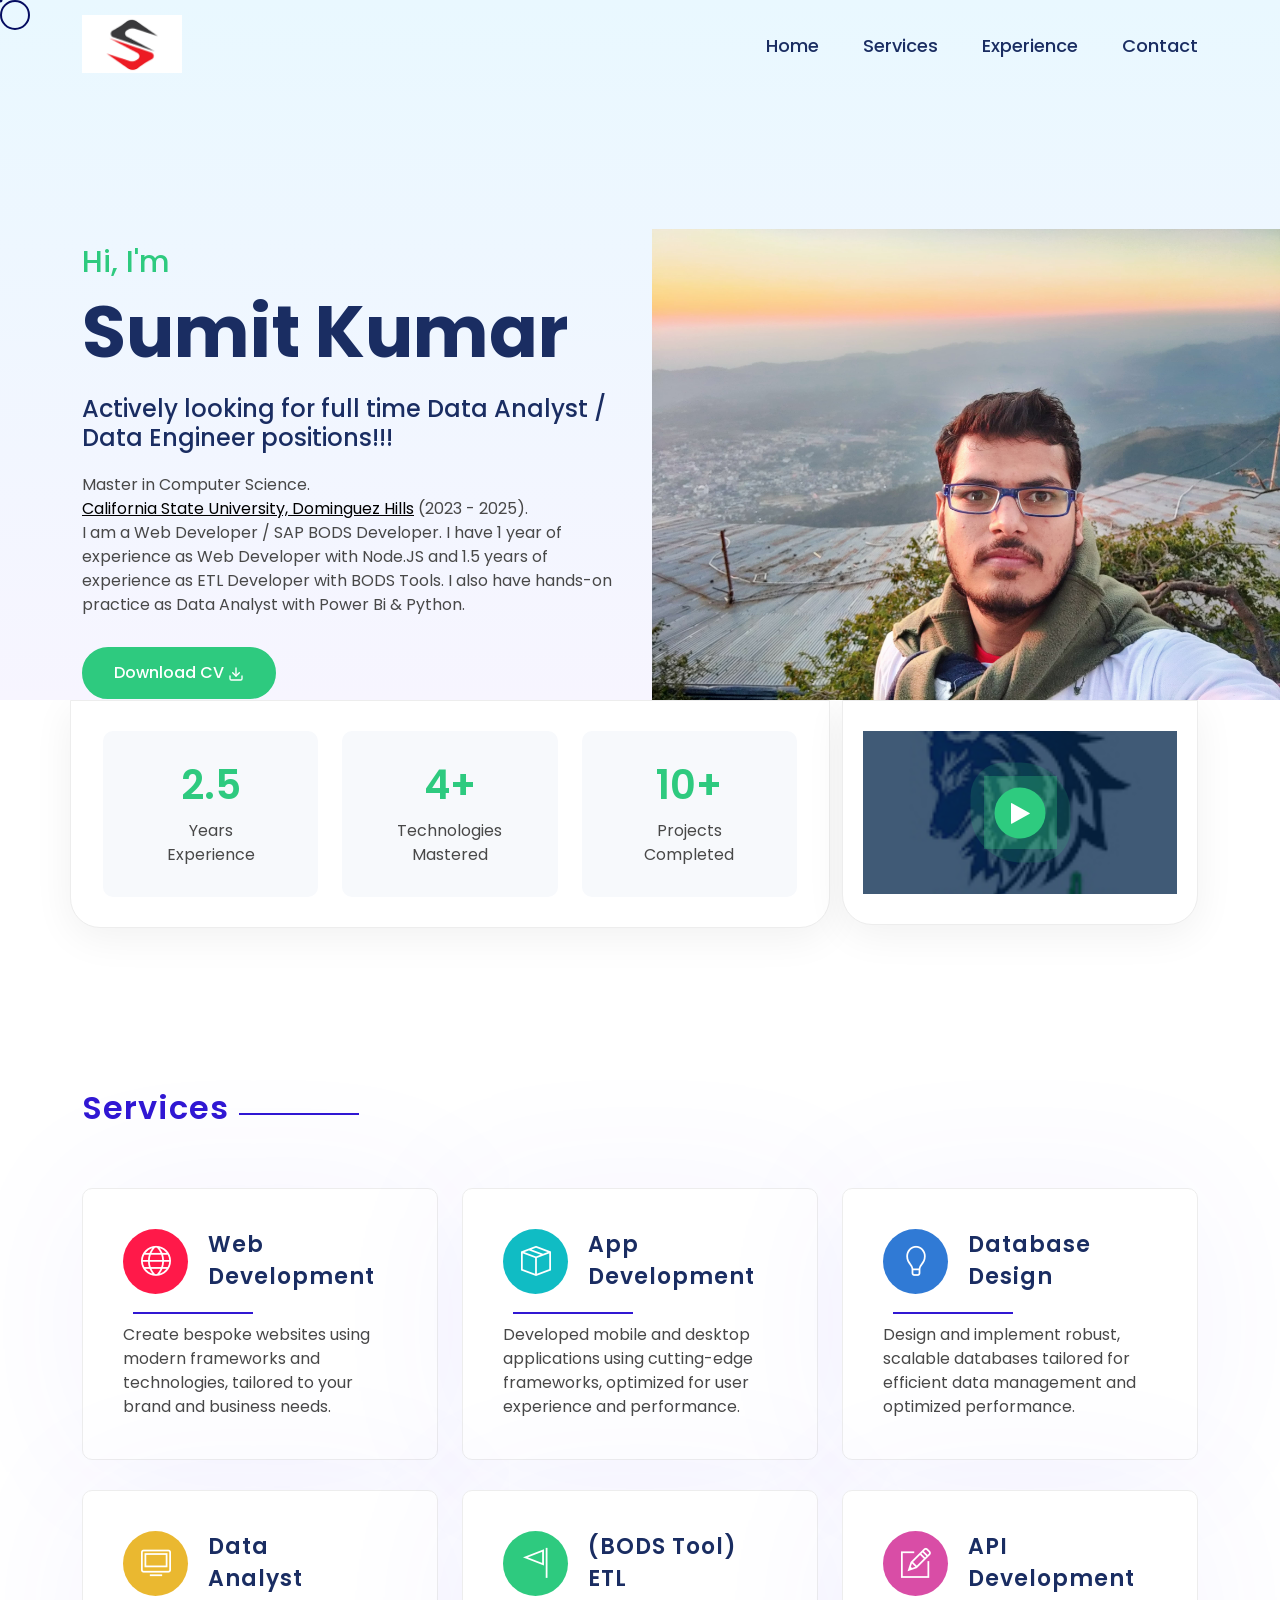
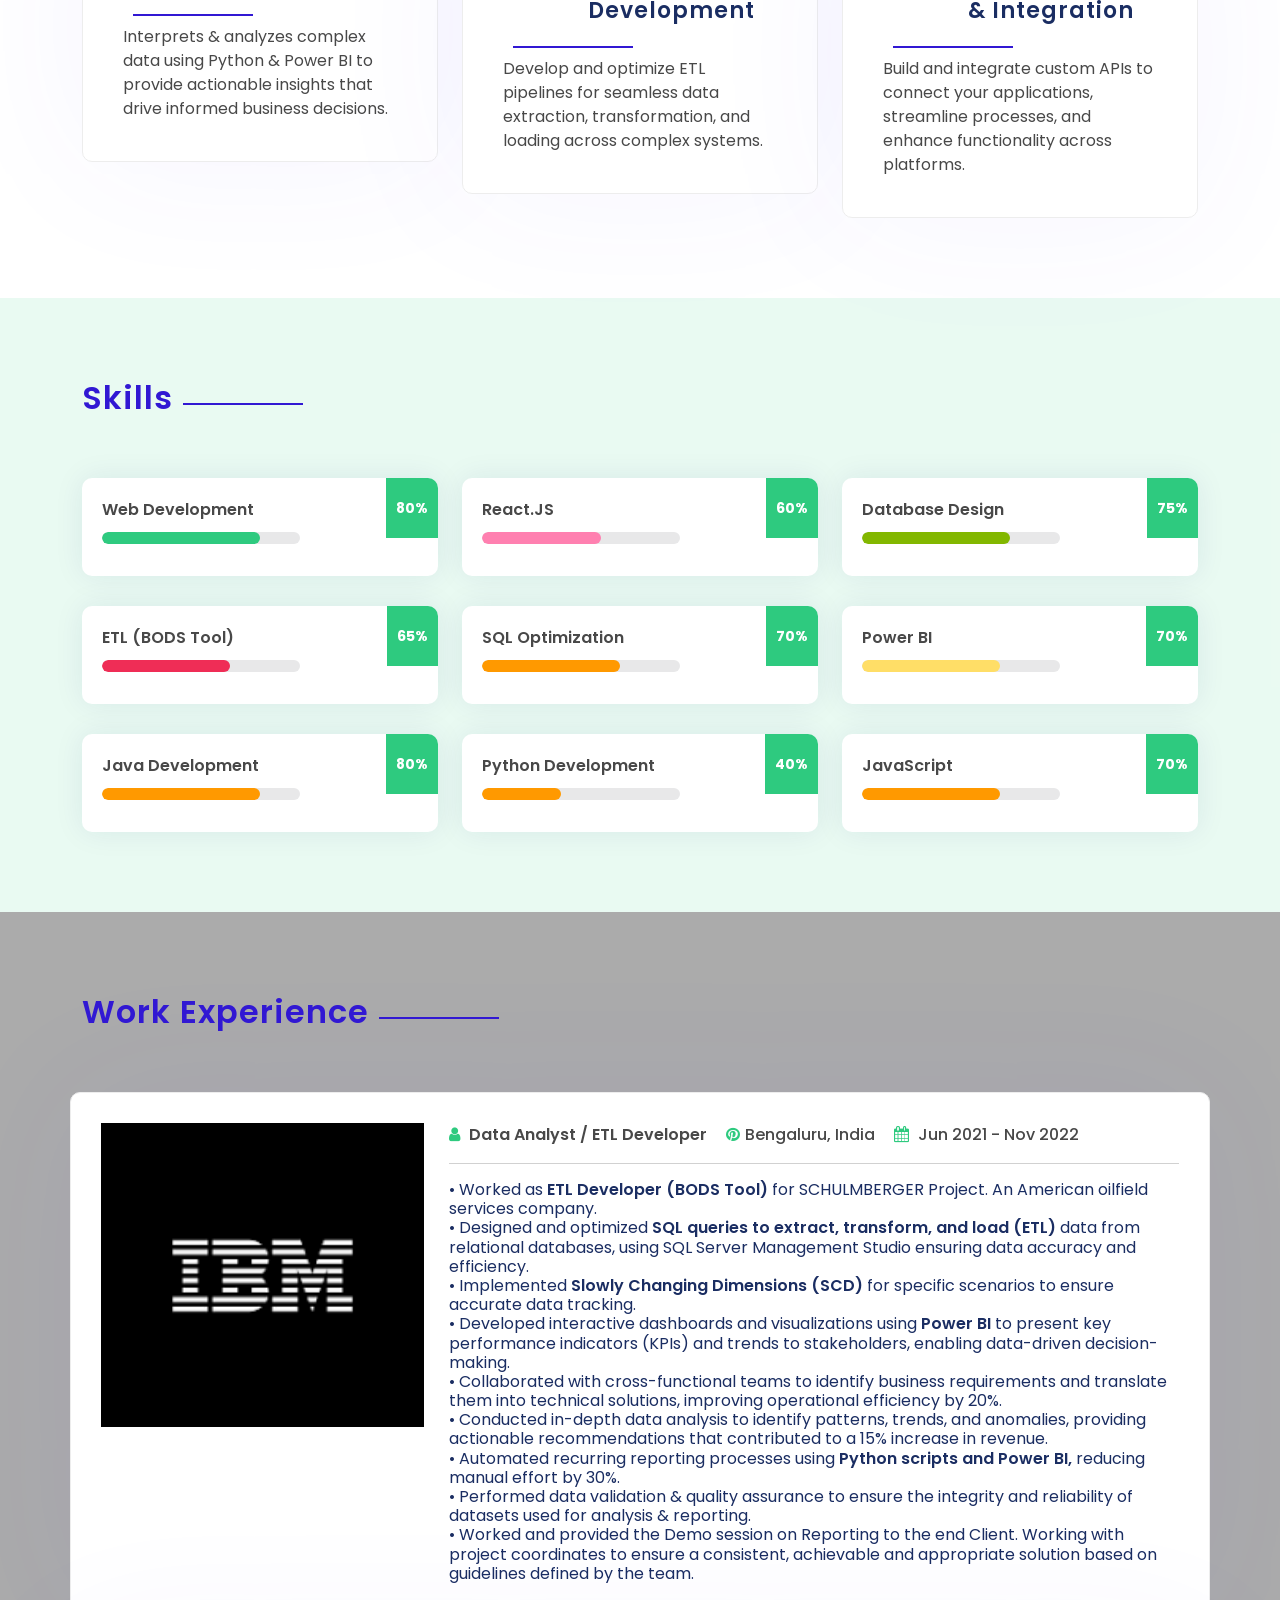
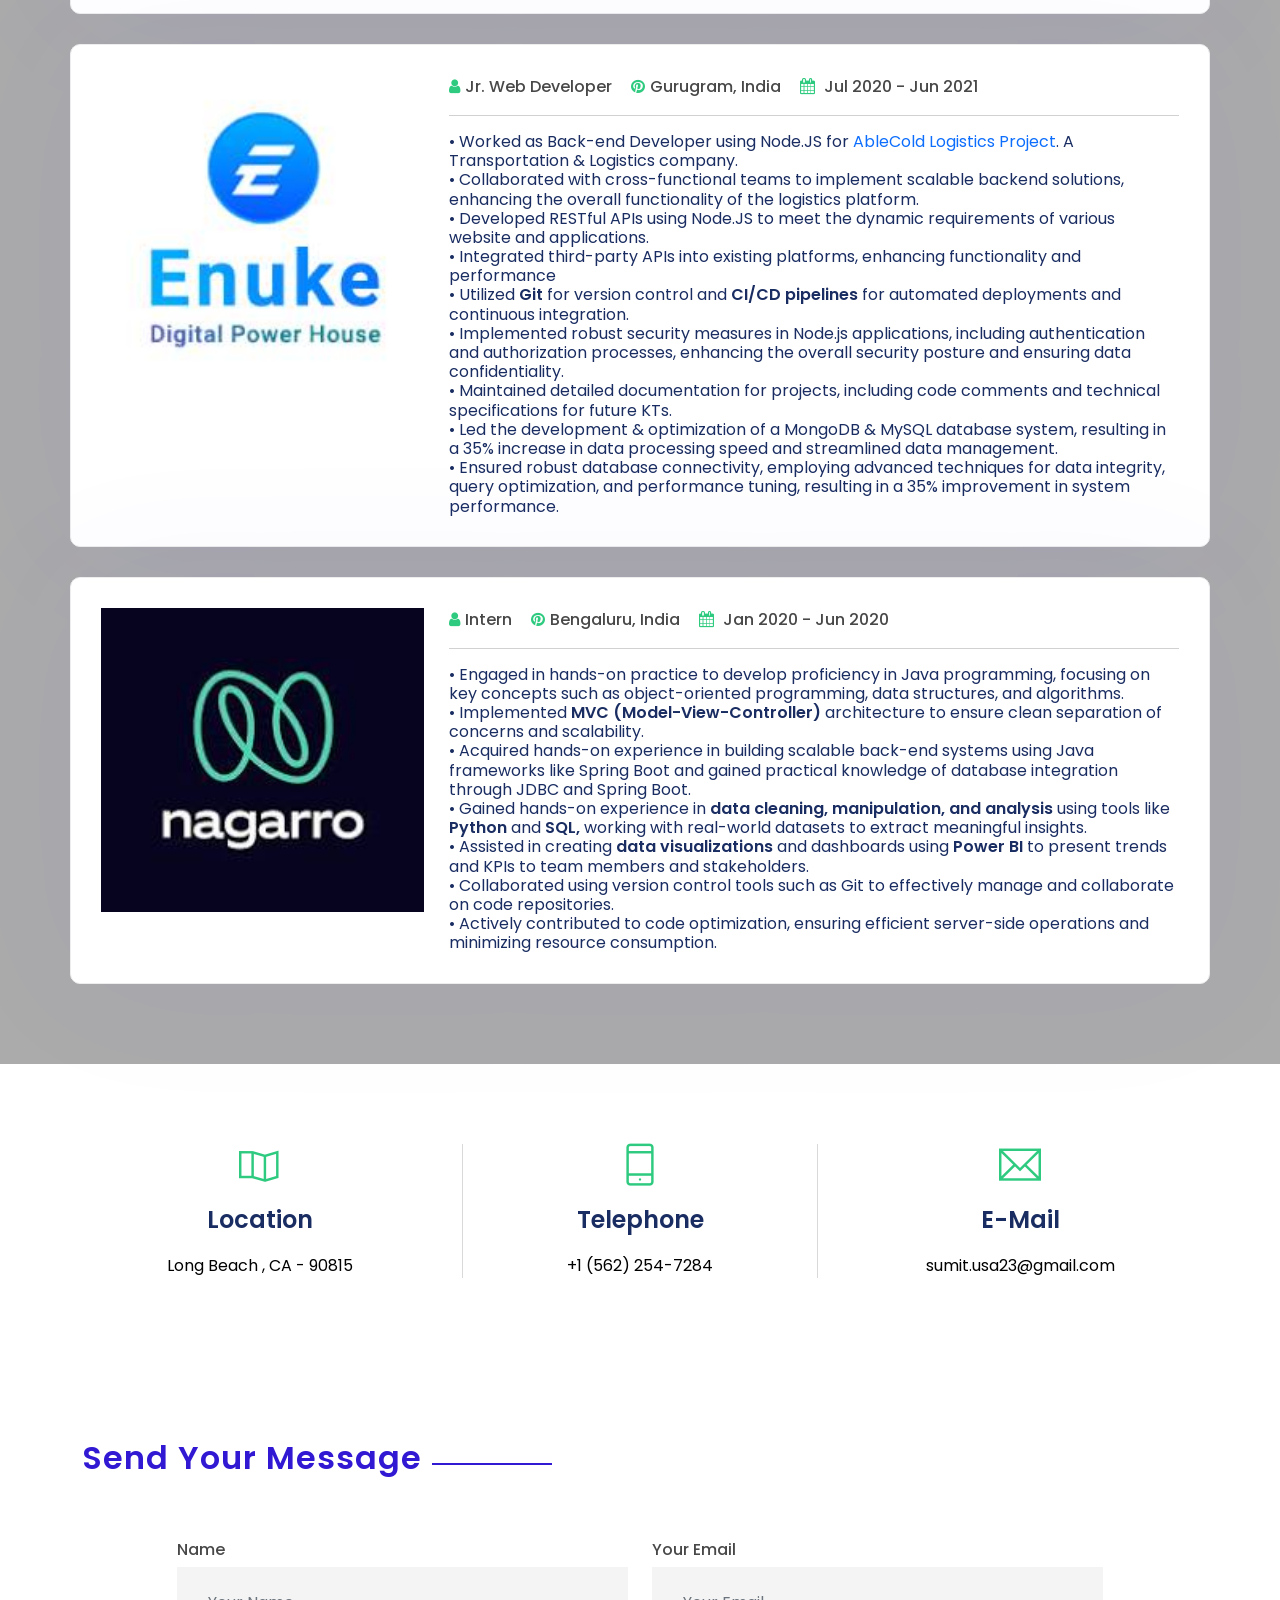
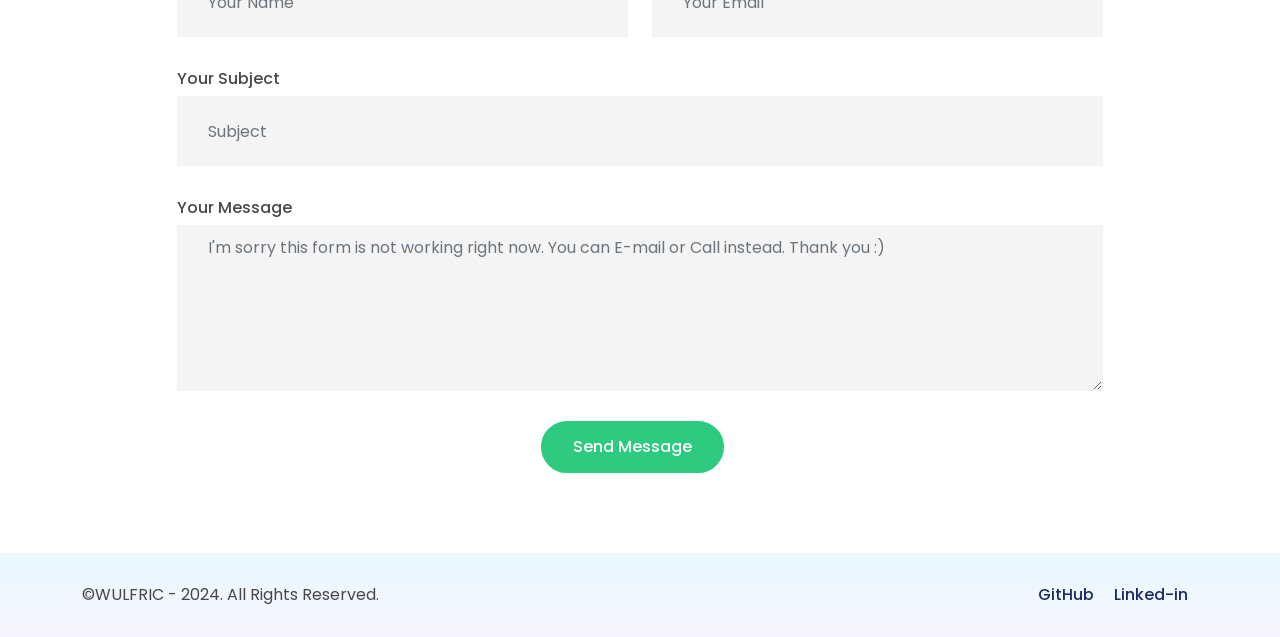
==== commit fc7f2760: "some changes" ====
--- a/Data_Analyst.html
+++ b/Data_Analyst.html
@@ -63,7 +63,9 @@
         <div class="row">
           <div class="col-lg-2 col-md-3 col-sm-4">
             <div class="site-logo">
-              <a href="Data_Analyst.html"><img src="assets/img/logo1.png" alt="" /></a>
+              <a href="Data_Analyst.html"
+                ><img src="assets/img/logo1.png" alt=""
+              /></a>
             </div>
           </div>
           <!--- END Col -->
@@ -99,7 +101,8 @@
               <span>Hi, I'm</span>
               <h1>Sumit Kumar</h1>
               <h4>
-                Actively looking for full time Data Analyst / Engineer positions!!!
+                Actively looking for full time Data Analyst / Data Engineer
+                positions!!!
               </h4>
               <p>
                 Master in Computer Science.
@@ -110,7 +113,7 @@
                 (2023 - 2025). <br />I am a Web Developer / SAP BODS Developer.
                 I have 1 year of experience as Web Developer with Node.JS and
                 1.5 years of experience as ETL Developer with BODS Tools. I also
-                have hands-on practice as Data Analyst with Power Bi and Python.
+                have hands-on practice as Data Analyst with Power Bi & Python.
               </p>
             </div>
             <div class="about_btn">
@@ -570,53 +573,56 @@
               <!-- <a href="https://www.ibm.com/in-en" target="_blank">IBM</a> -->
             </div>
             <div class="arti_content">
-              <span><i class="fa fa-user"></i> <b>ETL / Web Developer</b></span>
+              <span
+                ><i class="fa fa-user"></i>
+                <b>Data Analyst / ETL Developer</b></span
+              >
               <span><i class="fa fa-pinterest"></i>Bengaluru, India</span>
               <span><i class="fa fa-calendar"></i> Jun 2021 - Nov 2022</span>
               <hr />
               <h6>
                 <ul>
                   <li>
-                    &#8226; Developed <b>RESTful APIs</b> and Demonstrated
-                    proficiency in designing and implementing secure
-                    authentication mechanisms, such as
-                    <b>OAuth2, JWT (JSON Web Tokens),</b> and other
-                    authentication/authorization mechanisms to secure APIs.
-                  </li>
-                  <li>
-                    &#8226; Designed and optimized database schemas, and wrote
-                    complex SQL queries for efficient CRUD operations and data
-                    retrieval.
-                  </li>
-                  <li>
-                    &#8226; Worked as ETL Developer (BODS Tool) for
-                    <a
-                      href="https://www.slb.com/"
-                      title="An American oilfield services company"
-                      target="_blank"
-                    >
-                      SCHULMBERGER Project</a
-                    >. An American oilfield services company.
-                  </li>
-                  <li>
-                    &#8226; Managed the smooth transition and loading of data
-                    from legacy systems into SAP databases using BODS Tool.
-                  </li>
-                  <li>
-                    &#8226; Developed BODS Interfaces for various SAP functional
-                    modules and involved in code reviews.
-                  </li>
-                  <li>
-                    &#8226; Developed BODS Interfaces & Implemented
-                    <b>Slowly Changing Dimensions (SCD)</b> for specific
-                    scenarios to ensure accurate data tracking, for various SAP
-                    functional Modules.
-                  </li>
-                  <li>
-                    &#8226; Designed and optimized <b>SQL queries</b> to
-                    extract, transform, and load (ETL) data from relational
-                    databases, ensuring data accuracy and efficiency.
-                  </li>
+                    &#8226; Worked as <b>ETL Developer (BODS Tool)</b> for SCHULMBERGER
+                    Project. An American oilfield services company.
+                  </li>
+                  <li>
+                    &#8226; Designed and optimized <b>SQL queries to extract,
+                    transform, and load (ETL)</b> data from relational databases,
+                    using SQL Server Management Studio ensuring data accuracy
+                    and efficiency. 
+                  </li>
+                  <li>
+                    &#8226; Implemented <b>Slowly Changing Dimensions (SCD)</b> for
+                    specific scenarios to ensure accurate data tracking. 
+                  </li>
+                  <li>
+                    &#8226; Developed interactive dashboards and visualizations
+                    using <b>Power BI</b> to present key performance indicators (KPIs)
+                    and trends to stakeholders, enabling data-driven
+                    decision-making. 
+                  </li>
+                  <li>
+                    &#8226; Collaborated with cross-functional teams to
+                    identify business requirements and translate them into
+                    technical solutions, improving operational efficiency by
+                    20%.
+                  </li>
+                  <li>
+                    &#8226; Conducted in-depth data analysis to identify
+                    patterns, trends, and anomalies, providing actionable
+                    recommendations that contributed to a 15% increase in
+                    revenue.
+                  </li>
+                  <li>
+                    &#8226; Automated recurring reporting processes using
+                    <b>Python scripts and Power BI,</b> reducing manual effort by 30%.
+                  </li>
+                  <li>
+                    &#8226; Performed data validation & quality assurance to
+                    ensure the integrity and reliability of datasets used for
+                    analysis & reporting.
+                  </l>
                   <li>
                     &#8226; Worked and provided the Demo session on Reporting to
                     the end Client. Working with project coordinates to ensure a
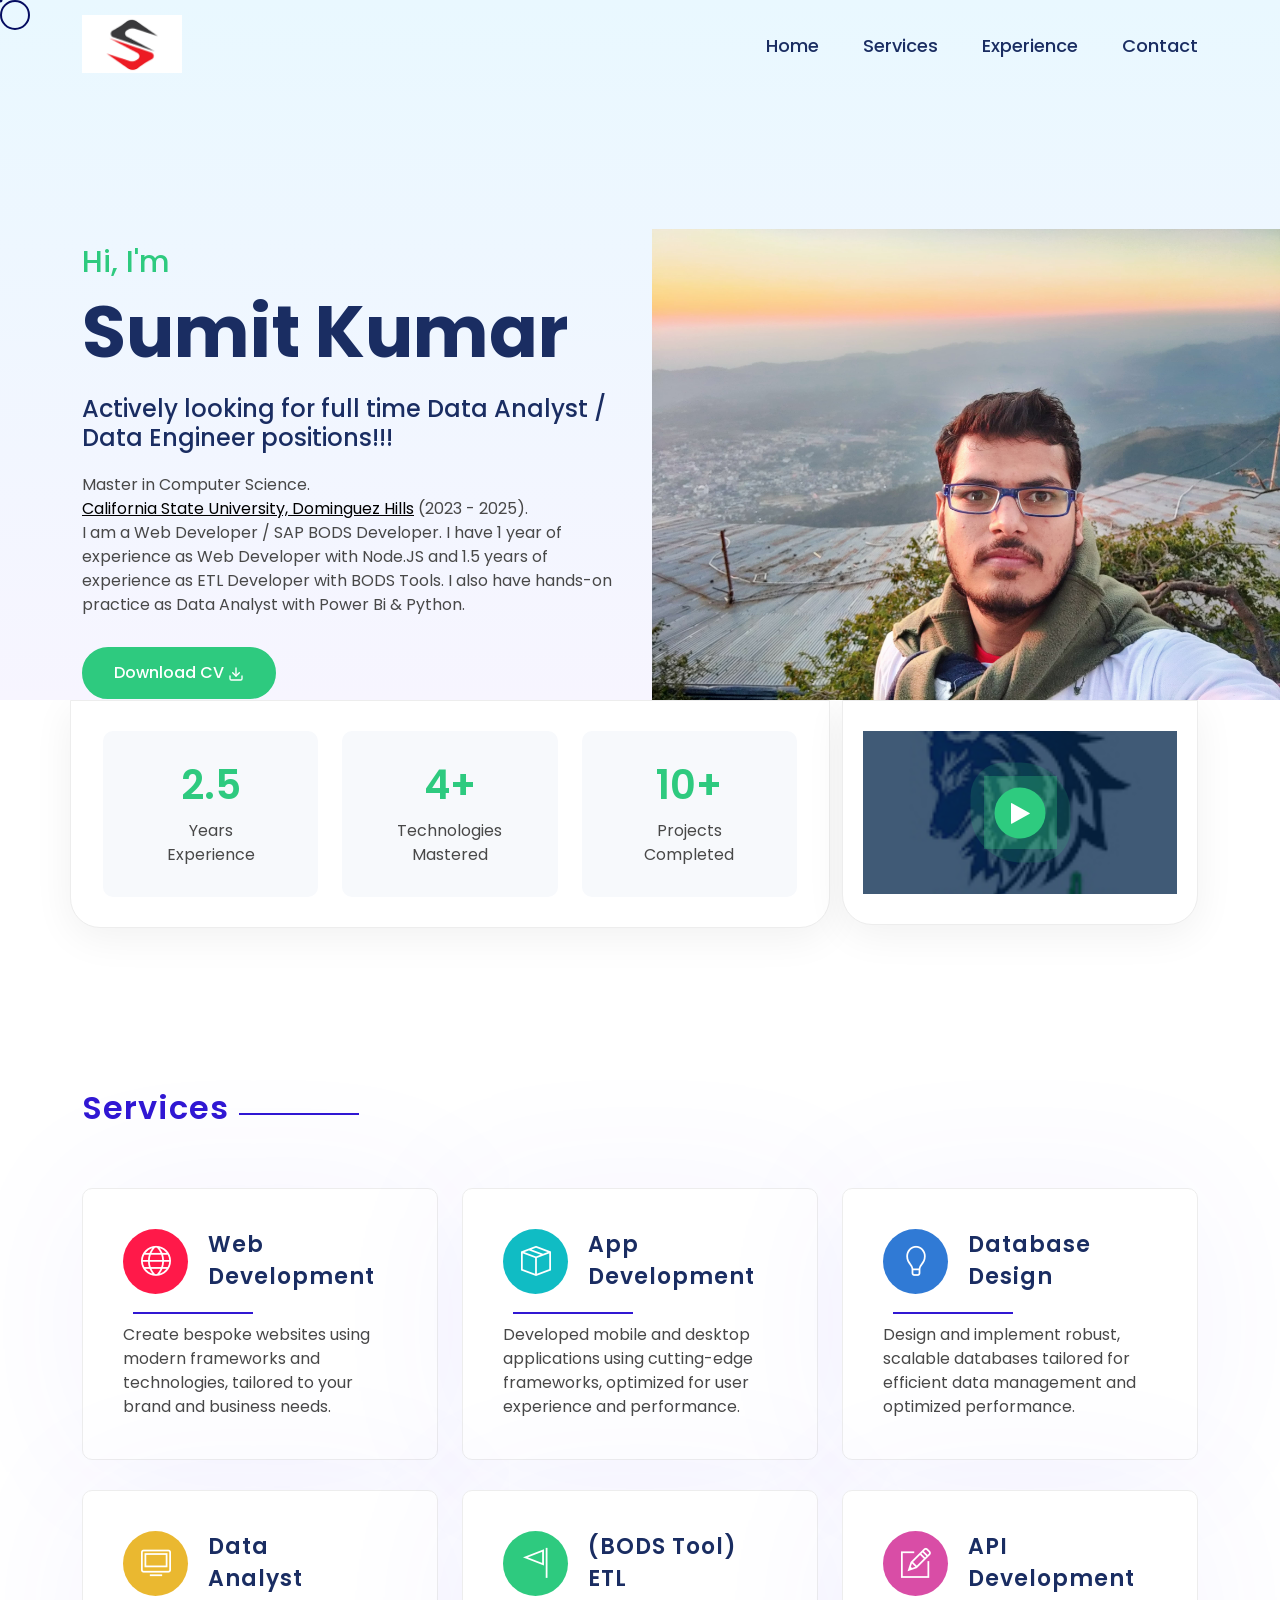
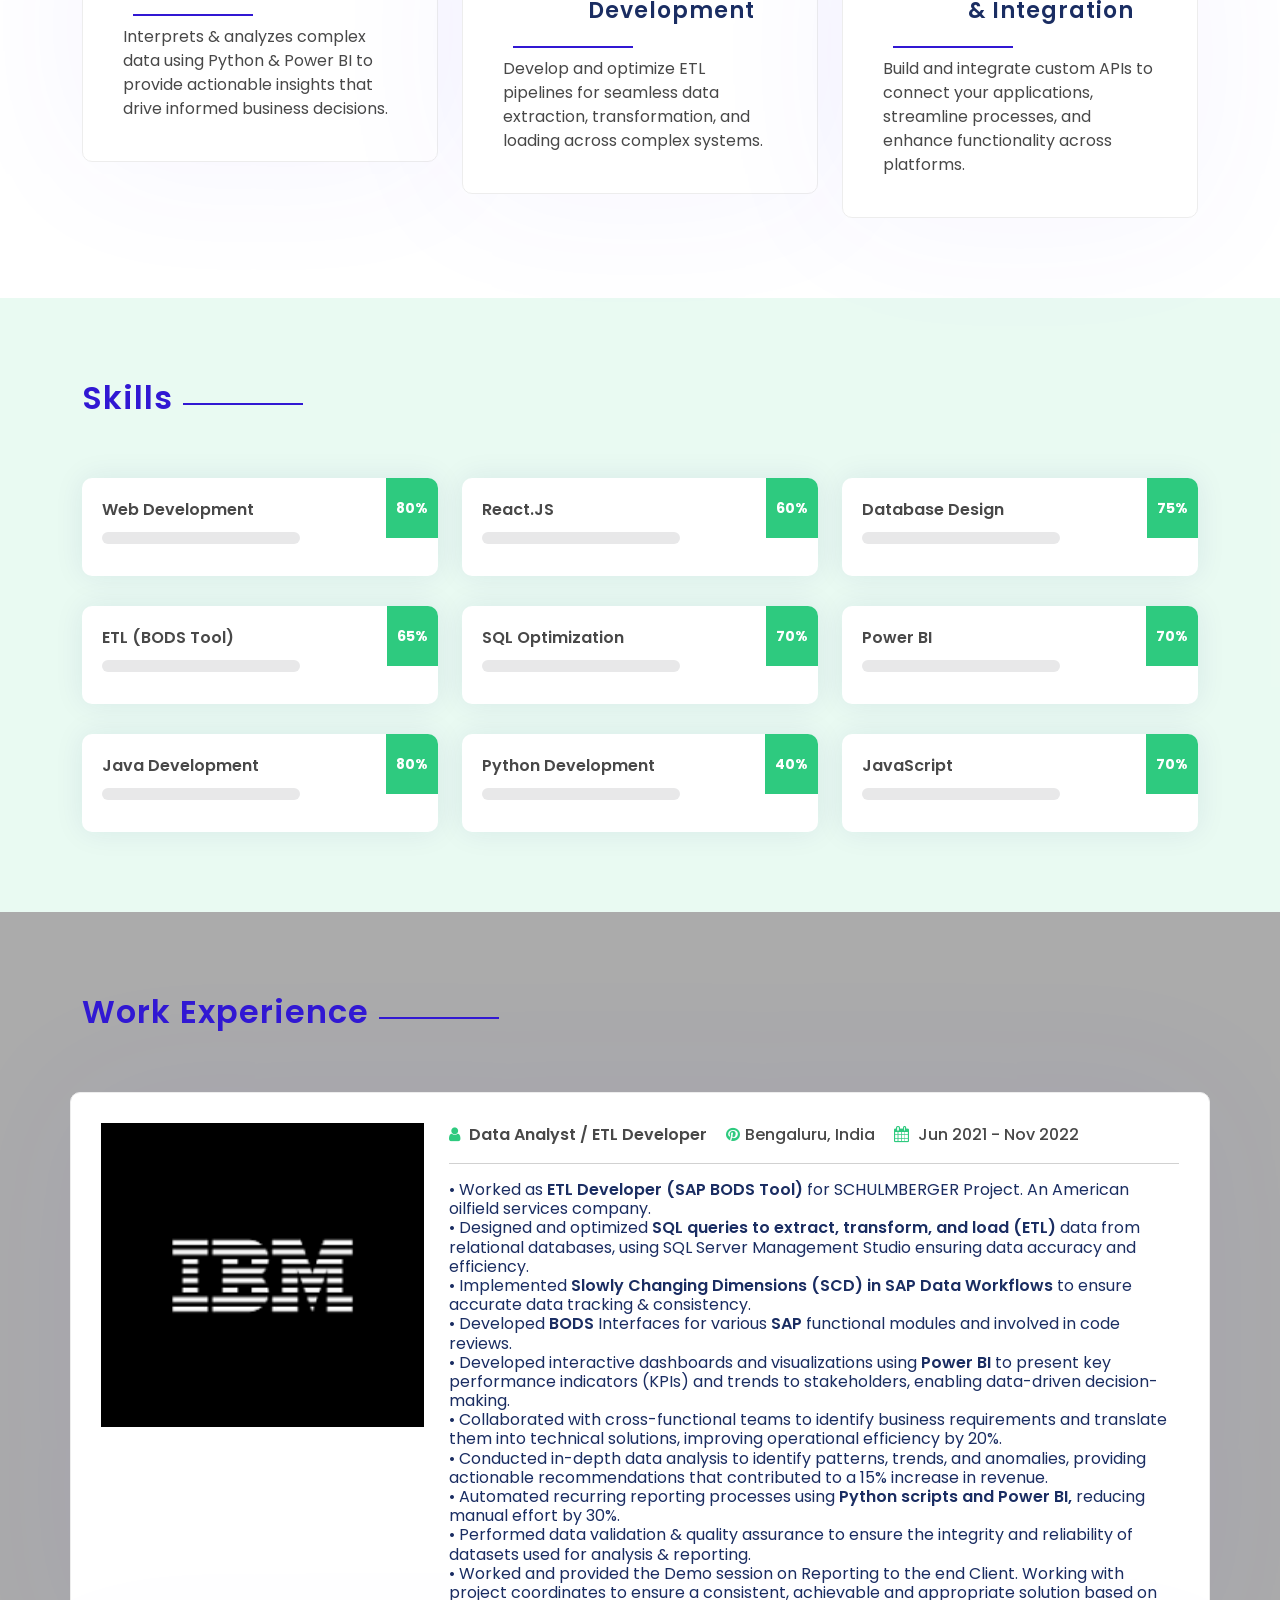
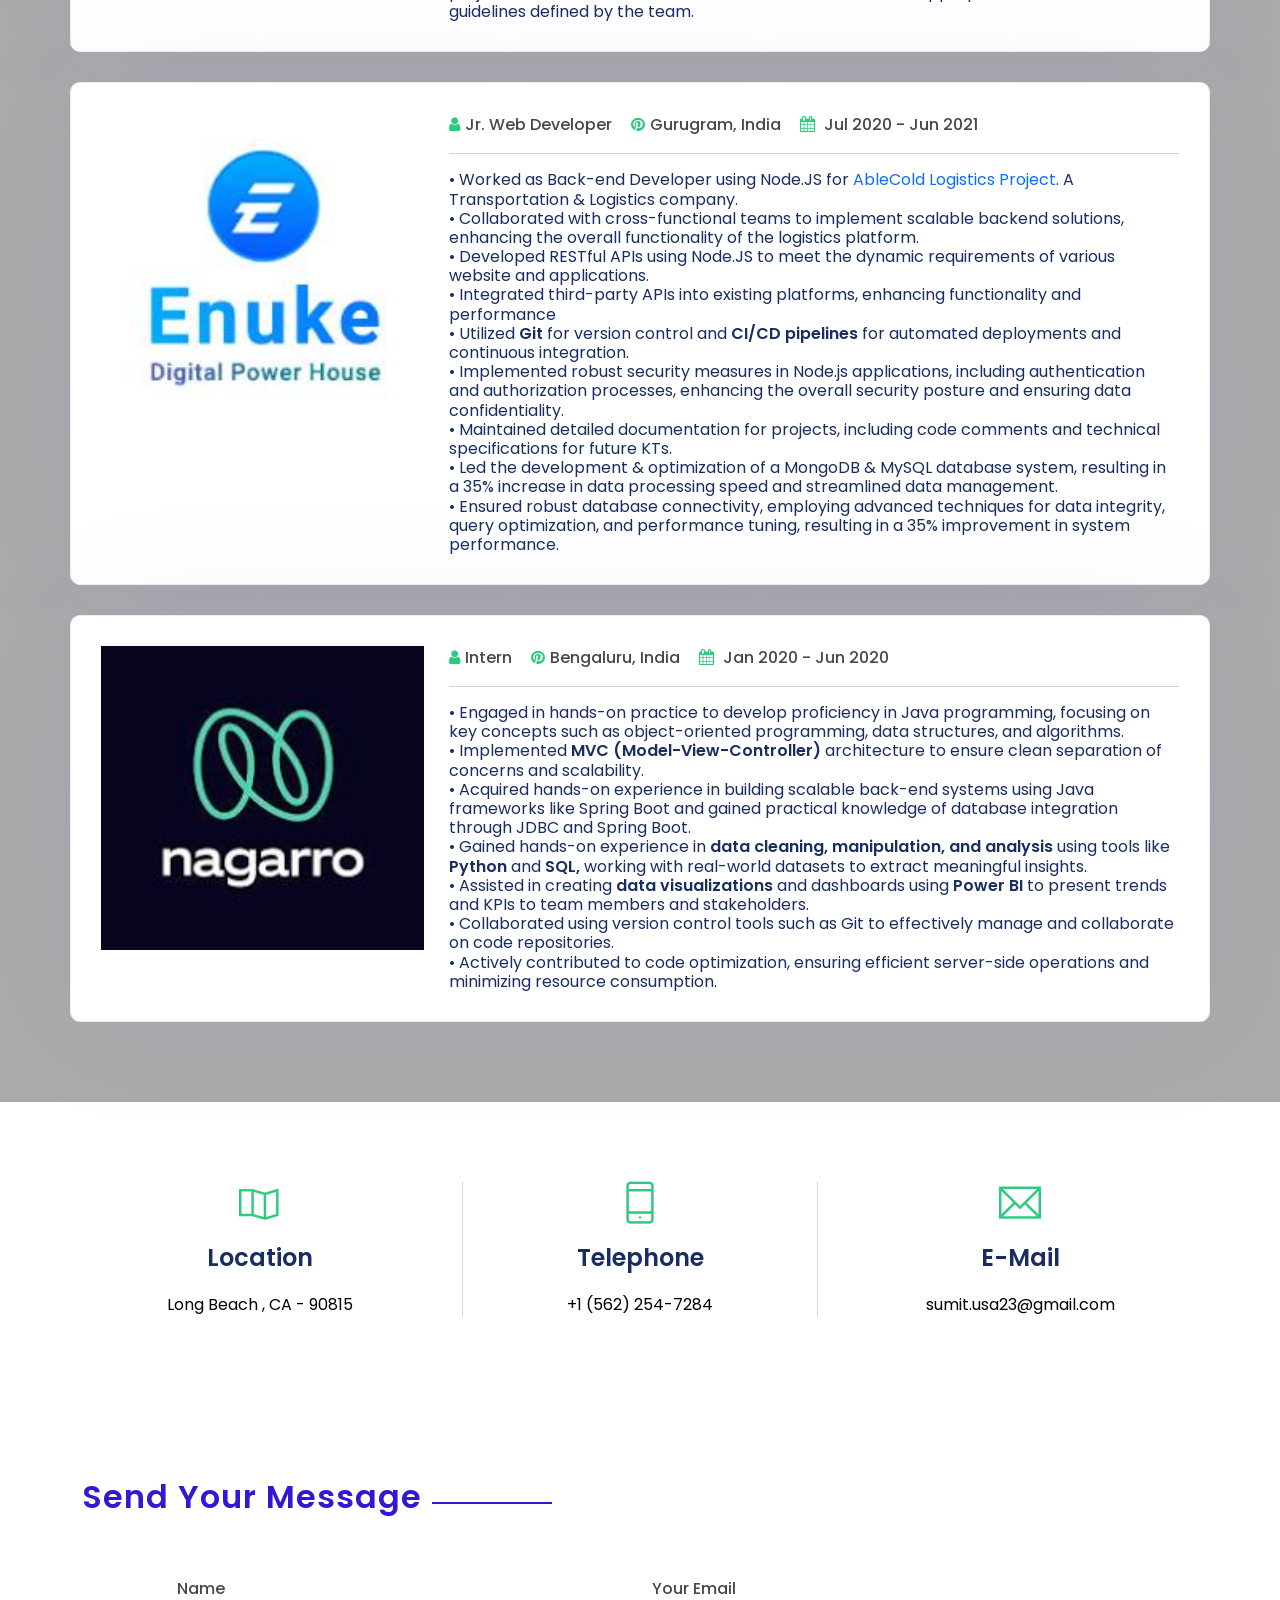
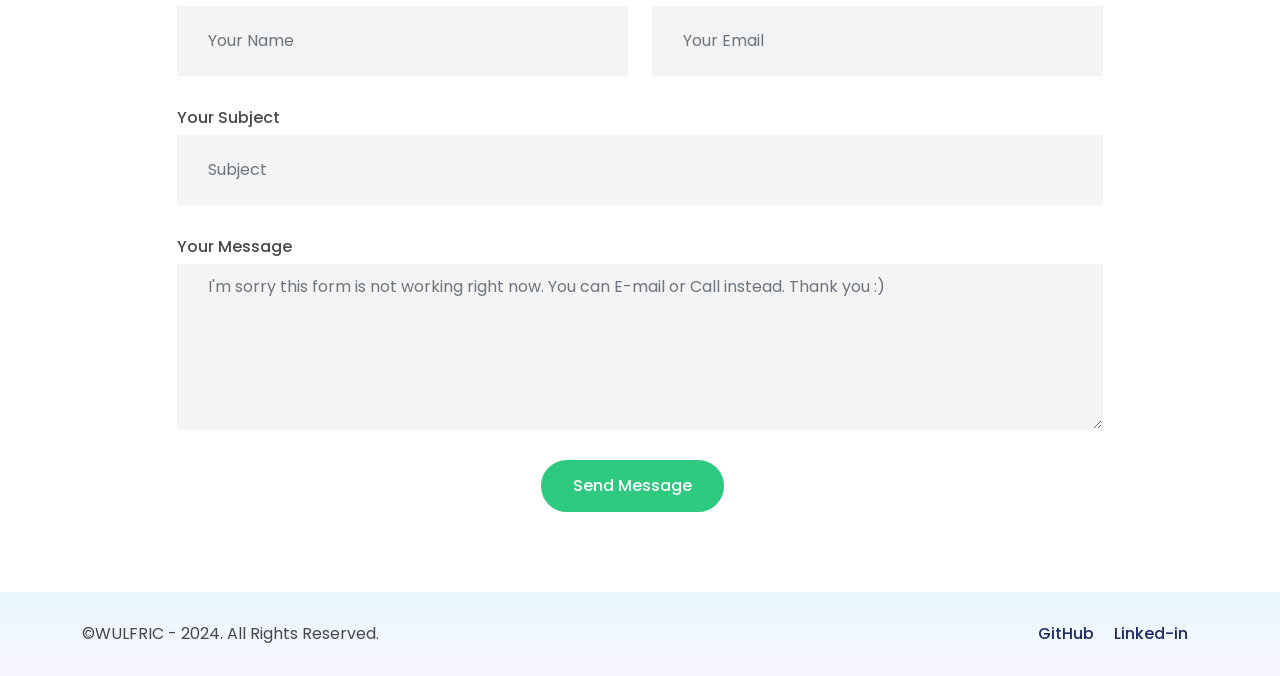
==== commit c93d77d5: "sap changes" ====
--- a/Data_Analyst.html
+++ b/Data_Analyst.html
@@ -1,499 +1,438 @@
 <!DOCTYPE html>
 <html lang="en">
-  <head>
-    <!-- Meta -->
-    <meta charset="utf-8" />
-    <meta http-equiv="X-UA-Compatible" content="IE=edge" />
-    <meta name="viewport" content="width=device-width, initial-scale=1" />
-    <!-- The above 3 meta tags *must* come first in the head; any other head content must come *after* these tags -->
-    <meta name="description" content="Janu - Personal Portfolio Template" />
-    <meta
-      name="keywords"
-      content="theme_ocean,personal, portfolio new, html, one page, bootstrap, new html template, design, creative, onepage, clean, modern"
-    />
-    <meta name="author" content="theme_ocean" />
-    <!-- SITE TITLE -->
-    <title>Wulfric AKA Sumit</title>
-    <!-- Latest Bootstrap min CSS -->
-    <link rel="stylesheet" href="assets/bootstrap/css/bootstrap.min.css" />
-    <!-- Google Font -->
-    <link
-      href="https://fonts.googleapis.com/css2?family=Poppins:wght@300;400;500;600;700;800&display=swap"
-      rel="stylesheet"
-    />
-    <!-- Font Awesome CSS -->
-    <link rel="stylesheet" href="assets/fonts/font-awesome.min.css" />
-    <link rel="stylesheet" href="assets/fonts/themify-icons.css" />
-    <!--- owl carousel Css-->
-    <link rel="stylesheet" href="assets/owlcarousel/css/owl.carousel.css" />
-    <link rel="stylesheet" href="assets/owlcarousel/css/owl.theme.css" />
-    <!-- MAGNIFIC CSS -->
-    <link rel="stylesheet" href="assets/css/magnific-popup.css" />
-    <!--slicknav Css-->
-    <link rel="stylesheet" href="assets/css/slicknav.css" />
-    <!-- animate CSS -->
-    <link rel="stylesheet" href="assets/css/animate.css" />
-    <!-- Style CSS -->
-    <link rel="stylesheet" href="assets/css/magic-mouse.css" />
-    <link rel="stylesheet" href="assets/css/style.css" />
-    <!-- HTML5 shim and Respond.js IE8 support of HTML5 elements and media queries -->
-    <!-- WARNING: Respond.js doesn't work if you view the page via file:// -->
-    <!--[if lt IE 9]>
+
+<head>
+  <!-- Meta -->
+  <meta charset="utf-8" />
+  <meta http-equiv="X-UA-Compatible" content="IE=edge" />
+  <meta name="viewport" content="width=device-width, initial-scale=1" />
+  <!-- The above 3 meta tags *must* come first in the head; any other head content must come *after* these tags -->
+  <meta name="description" content="Janu - Personal Portfolio Template" />
+  <meta name="keywords"
+    content="theme_ocean,personal, portfolio new, html, one page, bootstrap, new html template, design, creative, onepage, clean, modern" />
+  <meta name="author" content="theme_ocean" />
+  <!-- SITE TITLE -->
+  <title>Wulfric AKA Sumit</title>
+  <!-- Latest Bootstrap min CSS -->
+  <link rel="stylesheet" href="assets/bootstrap/css/bootstrap.min.css" />
+  <!-- Google Font -->
+  <link href="https://fonts.googleapis.com/css2?family=Poppins:wght@300;400;500;600;700;800&display=swap"
+    rel="stylesheet" />
+  <!-- Font Awesome CSS -->
+  <link rel="stylesheet" href="assets/fonts/font-awesome.min.css" />
+  <link rel="stylesheet" href="assets/fonts/themify-icons.css" />
+  <!--- owl carousel Css-->
+  <link rel="stylesheet" href="assets/owlcarousel/css/owl.carousel.css" />
+  <link rel="stylesheet" href="assets/owlcarousel/css/owl.theme.css" />
+  <!-- MAGNIFIC CSS -->
+  <link rel="stylesheet" href="assets/css/magnific-popup.css" />
+  <!--slicknav Css-->
+  <link rel="stylesheet" href="assets/css/slicknav.css" />
+  <!-- animate CSS -->
+  <link rel="stylesheet" href="assets/css/animate.css" />
+  <!-- Style CSS -->
+  <link rel="stylesheet" href="assets/css/magic-mouse.css" />
+  <link rel="stylesheet" href="assets/css/style.css" />
+  <!-- HTML5 shim and Respond.js IE8 support of HTML5 elements and media queries -->
+  <!-- WARNING: Respond.js doesn't work if you view the page via file:// -->
+  <!--[if lt IE 9]>
       <script src="https://oss.maxcdn.com/html5shiv/3.7.2/html5shiv.min.js"></script>
       <script src="https://oss.maxcdn.com/respond/1.4.2/respond.min.js"></script>
     <![endif]-->
-  </head>
-
-  <body>
-    <!-- START PRELOADER -->
-    <div class="preloader">
-      <div class="spinner">
-        <div class="double-bounce1"></div>
-        <div class="double-bounce2"></div>
-      </div>
-    </div>
-    <!-- END PRELOADER -->
-
-    <!-- START NAVBAR -->
-    <div
-      id="navigation"
-      class="fixed-top navbar-light bg-faded site-navigation"
-    >
-      <div class="container">
-        <div class="row">
-          <div class="col-lg-2 col-md-3 col-sm-4">
-            <div class="site-logo">
-              <a href="Data_Analyst.html"
-                ><img src="assets/img/logo1.png" alt=""
-              /></a>
-            </div>
-          </div>
-          <!--- END Col -->
-
-          <div class="col-lg-10 col-md-9 col-sm-8">
-            <div class="header_right">
-              <nav id="main-menu" class="ml-auto">
-                <ul>
-                  <li><a class="nav-link" href="Data_Analyst.html">Home</a></li>
-                  <li><a class="nav-link" href="#service">Services</a></li>
-                  <!-- <li><a class="nav-link" href="#portfolio">Projects</a></li> -->
-                  <li><a class="nav-link" href="#blog">Experience</a></li>
-                  <li><a class="nav-link" href="#contact">Contact</a></li>
-                </ul>
-              </nav>
-              <div id="mobile_menu"></div>
-            </div>
-          </div>
-          <!--- END Col -->
-        </div>
-        <!--- END ROW -->
-      </div>
-      <!--- END CONTAINER -->
-    </div>
-    <!-- END NAVBAR -->
-
-    <!-- START HOME -->
-    <section id="home" class="home_bg">
-      <div class="container">
-        <div class="row">
-          <div class="col-lg-6 col-sm-6 col-xs-12">
-            <div class="about_me_content">
-              <span>Hi, I'm</span>
-              <h1>Sumit Kumar</h1>
-              <h4>
-                Actively looking for full time Data Analyst / Data Engineer
-                positions!!!
-              </h4>
-              <p>
-                Master in Computer Science.
-                <br />
-                <a id="contactlink" href="/blog.html" target="_blank">
-                  <u>California State University, Dominguez Hills</u></a
-                >
-                (2023 - 2025). <br />I am a Web Developer / SAP BODS Developer.
-                I have 1 year of experience as Web Developer with Node.JS and
-                1.5 years of experience as ETL Developer with BODS Tools. I also
-                have hands-on practice as Data Analyst with Power Bi & Python.
-              </p>
-            </div>
-            <div class="about_btn">
-              <a
-                class="home_btn"
-                href="FNU_Sumit_Kumar_Resume_Data_Analyst.pdf"
-                target="_blank"
-                >Download CV
-                <svg
-                  stroke="currentColor"
-                  fill="none"
-                  stroke-width="2"
-                  viewBox="0 0 24 24"
-                  stroke-linecap="round"
-                  stroke-linejoin="round"
-                  class="text-xl"
-                  height="1em"
-                  width="1em"
-                  xmlns="http://www.w3.org/2000/svg"
-                >
-                  <path d="M21 15v4a2 2 0 0 1-2 2H5a2 2 0 0 1-2-2v-4"></path>
-                  <polyline points="7 10 12 15 17 10"></polyline>
-                  <line x1="12" y1="15" x2="12" y2="3"></line>
-                </svg>
-              </a>
-              <!-- <a class="home_btn_two" href="#contact">Contact</a> -->
-            </div>
-          </div>
-          <!-- END COL-->
-          <div class="col-lg-6 col-sm-6 col-xs-12">
-            <div class="hero_img">
-              <img
-                src="assets/img/p2.jpg"
-                class="img-fluid"
-                alt="profile-picture"
-              />
-            </div>
-          </div>
-          <!-- END COL-->
-        </div>
-        <!--- END ROW -->
-      </div>
-      <!--- END CONTAINER -->
-    </section>
-    <!-- END  HOME -->
-
-    <!-- START EXPERIENCE-->
-    <section class="expert_area">
-      <div class="container">
-        <div class="row">
-          <div class="col-lg-8 col-sm-12 col-xs-12">
-            <div class="row ex_bg">
-              <div class="col-lg-4 col-sm-4 col-xs-12">
-                <div class="single_ex">
-                  <h1 class="ex_count">2.5</h1>
-                  <span>Years <br />Experience</span>
-                </div>
-              </div>
-              <!-- END COL -->
-              <div class="col-lg-4 col-sm-4 col-xs-12">
-                <div class="single_ex">
-                  <h1 class="ex_count">4+</h1>
-                  <span> Technologies<br />Mastered </span>
-                </div>
-              </div>
-              <!-- END COL -->
-              <div class="col-lg-4 col-sm-4 col-xs-12">
-                <div class="single_ex">
-                  <h1 class="ex_count">10+</h1>
-                  <span
-                    >Projects <br />
-                    Completed</span
-                  >
-                </div>
-              </div>
-              <!-- END COL -->
-            </div>
-          </div>
-          <!-- END COL -->
-          <div class="col-lg-4 col-sm-12 col-xs-12">
-            <div class="ex_bg">
-              <div class="single_ex se_padd_none">
-                <div class="video-area bg_img">
-                  <a
-                    href="https://www.youtube.com/watch?v=kr9ghvz5akM"
-                    class="magnific_popup video-button"
-                    ><i class="fa fa-play"></i
-                  ></a>
-                </div>
-              </div>
-            </div>
-          </div>
-          <!-- END COL -->
-        </div>
-        <!-- END ROW -->
-      </div>
-      <!-- END CONTAINER -->
-    </section>
-    <!-- END EXPERIENCE -->
-
-    <!-- START SERVICES-->
-    <section id="service" class="marketing_content_area section-padding">
-      <div class="container">
-        <div class="section-title wow zoomIn">
-          <!-- <h4>Top services</h4> -->
-          <h2>Services</h2>
-        </div>
-        <div class="row">
-          <div class="col-lg-4 col-sm-6 col-xs-12">
-            <div class="single_feature_one">
-              <div class="sf_top">
-                <span class="ti-world ss_five"></span>
-                <h2>
-                  <a
-                    href="#"
-                    data-bs-toggle="modal"
-                    data-bs-target="#serviceModal5"
-                    >Web Development</a
-                  >
-                </h2>
-              </div>
-              <p>
-                Create bespoke websites using modern frameworks and
-                technologies, tailored to your brand and business needs.
-              </p>
-            </div>
-          </div>
-          <!-- END COL -->
-          <div class="col-lg-4 col-sm-6 col-xs-12">
-            <div class="single_feature_one">
-              <div class="sf_top">
-                <span class="ti-package ss_six"></span>
-                <h2>
-                  <a
-                    href="#"
-                    data-bs-toggle="modal"
-                    data-bs-target="#serviceModal6"
-                    >App Development</a
-                  >
-                </h2>
-              </div>
-              <p>
-                Developed mobile and desktop applications using cutting-edge
-                frameworks, optimized for user experience and performance.
-              </p>
-            </div>
-          </div>
-          <!-- END COL -->
-          <div class="col-lg-4 col-sm-6 col-xs-12">
-            <div class="single_feature_one">
-              <div class="sf_top">
-                <span class="ti-light-bulb ss_three"></span>
-                <h2>
-                  <a
-                    href="#"
-                    data-bs-toggle="modal"
-                    data-bs-target="#serviceModal3"
-                    >Database <br />Design</a
-                  >
-                </h2>
-              </div>
-              <p>
-                Design and implement robust, scalable databases tailored for
-                efficient data management and optimized performance.
-              </p>
-            </div>
-          </div>
-          <!-- END COL -->
-          <div class="col-lg-4 col-sm-6 col-xs-12">
-            <div class="single_feature_one">
-              <div class="sf_top">
-                <span class="ti-desktop ss_four"></span>
-                <h2>
-                  <a
-                    href="#"
-                    data-bs-toggle="modal"
-                    data-bs-target="#serviceModal4"
-                    >Data<br />
-                    Analyst</a
-                  >
-                </h2>
-              </div>
-              <p>
-                Interprets & analyzes complex data using Python & Power BI to
-                provide actionable insights that drive informed business
-                decisions.
-              </p>
-            </div>
-          </div>
-          <!-- END COL -->
-          <div class="col-lg-4 col-sm-6 col-xs-12">
-            <div class="single_feature_one">
-              <div class="sf_top">
-                <span class="ti-flag ss_one"></span>
-                <h2>
-                  <a
-                    href="#"
-                    data-bs-toggle="modal"
-                    data-bs-target="#serviceModal"
-                    >(BODS Tool) ETL <br />Development</a
-                  >
-                </h2>
-              </div>
-              <p>
-                Develop and optimize ETL pipelines for seamless data extraction,
-                transformation, and loading across complex systems.
-              </p>
-            </div>
-          </div>
-          <!-- END COL -->
-          <div class="col-lg-4 col-sm-6 col-xs-12">
-            <div class="single_feature_one">
-              <div class="sf_top">
-                <span class="ti-pencil-alt ss_two"></span>
-                <h2>
-                  <a
-                    href="#"
-                    data-bs-toggle="modal"
-                    data-bs-target="#serviceModal2"
-                    >API Development <br />& Integration</a
-                  >
-                </h2>
-              </div>
-              <p>
-                Build and integrate custom APIs to connect your applications,
-                streamline processes, and enhance functionality across
-                platforms.
-              </p>
-            </div>
-          </div>
-          <!-- END COL -->
-        </div>
-        <!-- END ROW -->
-      </div>
-      <!-- END CONTAINER -->
-    </section>
-    <!-- END SERVICE -->
-
-    <!-- START FEATURES -->
-    <section id="skill" class="skill_area section-padding">
-      <div class="container" data-aos="fade-up">
-        <div class="section-title">
-          <!-- <h4>Top Skills</h4> -->
-          <h2>Skills</h2>
-        </div>
-        <div class="row">
-          <div class="col-lg-4">
-            <div class="feature-box d-flex align-items-center">
-              <div class="progress-bar-linear">
-                <p class="progress-bar-text">Web Development</p>
-                <div class="progress-bar pb1">
-                  <span data-percent="80"></span>
-                </div>
-              </div>
-              <!--END PROGRESS BAR -->
-              <h3><span>80%</span></h3>
-            </div>
-          </div>
-          <!-- END COL -->
-          <div class="col-md-4">
-            <div class="feature-box d-flex align-items-center">
-              <div class="progress-bar-linear">
-                <p class="progress-bar-text">React.JS</p>
-                <div class="progress-bar pb5">
-                  <span data-percent="60"></span>
-                </div>
-              </div>
-              <!--END PROGRESS BAR -->
-              <h3><span>60%</span></h3>
-            </div>
-          </div>
-          <!-- END COL -->
-          <div class="col-lg-4">
-            <div class="feature-box d-flex align-items-center">
-              <div class="progress-bar-linear">
-                <p class="progress-bar-text">Database Design</p>
-                <div class="progress-bar pb3">
-                  <span data-percent="75"></span>
-                </div>
-              </div>
-              <!--END PROGRESS BAR -->
-              <h3><span>75%</span></h3>
-            </div>
-          </div>
-          <!-- END COL -->
-          <div class="col-md-4">
-            <div class="feature-box d-flex align-items-center">
-              <div class="progress-bar-linear">
-                <p class="progress-bar-text">ETL (BODS Tool)</p>
-                <div class="progress-bar pb4">
-                  <span data-percent="65"></span>
-                </div>
-              </div>
-              <!--END PROGRESS BAR -->
-              <h3><span>65%</span></h3>
-            </div>
-          </div>
-          <!-- END COL -->
-          <div class="col-lg-4">
-            <div class="feature-box d-flex align-items-center">
-              <div class="progress-bar-linear">
-                <p class="progress-bar-text">SQL Optimization</p>
-                <div class="progress-bar pb2">
-                  <span data-percent="70"></span>
-                </div>
-              </div>
-              <!--END PROGRESS BAR -->
-              <h3><span>70%</span></h3>
-            </div>
-          </div>
-          <!-- END COL -->
-          <div class="col-md-4">
-            <div class="feature-box d-flex align-items-center">
-              <div class="progress-bar-linear">
-                <p class="progress-bar-text">Power BI</p>
-                <div class="progress-bar pb6">
-                  <span data-percent="70"></span>
-                </div>
-              </div>
-              <!--END PROGRESS BAR -->
-              <h3><span>70%</span></h3>
-            </div>
-          </div>
-          <!-- END COL -->
-          <div class="col-lg-4">
-            <div class="feature-box d-flex align-items-center">
-              <div class="progress-bar-linear">
-                <p class="progress-bar-text">Java Development</p>
-                <div class="progress-bar pb2">
-                  <span data-percent="80"></span>
-                </div>
-              </div>
-              <!--END PROGRESS BAR -->
-              <h3><span>80%</span></h3>
-            </div>
-          </div>
-          <!-- END COL -->
-          <div class="col-lg-4">
-            <div class="feature-box d-flex align-items-center">
-              <div class="progress-bar-linear">
-                <p class="progress-bar-text">Python Development</p>
-                <div class="progress-bar pb2">
-                  <span data-percent="40"></span>
-                </div>
-              </div>
-              <!--END PROGRESS BAR -->
-              <h3><span>40%</span></h3>
-            </div>
-          </div>
-          <!-- END COL -->
-          <div class="col-lg-4">
-            <div class="feature-box d-flex align-items-center">
-              <div class="progress-bar-linear">
-                <p class="progress-bar-text">JavaScript</p>
-                <div class="progress-bar pb2">
-                  <span data-percent="70"></span>
-                </div>
-              </div>
-              <!--END PROGRESS BAR -->
-              <h3><span>70%</span></h3>
-            </div>
-          </div>
-          <!-- END COL -->
-        </div>
-        <!-- END ROW -->
-      </div>
-      <!-- END CONTINER -->
-    </section>
-    <!-- END FEATURES -->
-
-    <!-- START PORTFOLIO -->
-    <!-- <section id="portfolio" class="portfolio section-padding">
+</head>
+
+<body>
+  <!-- START PRELOADER -->
+  <div class="preloader">
+    <div class="spinner">
+      <div class="double-bounce1"></div>
+      <div class="double-bounce2"></div>
+    </div>
+  </div>
+  <!-- END PRELOADER -->
+
+  <!-- START NAVBAR -->
+  <div id="navigation" class="fixed-top navbar-light bg-faded site-navigation">
+    <div class="container">
+      <div class="row">
+        <div class="col-lg-2 col-md-3 col-sm-4">
+          <div class="site-logo">
+            <a href="Data_Analyst.html"><img src="assets/img/logo1.png" alt="" /></a>
+          </div>
+        </div>
+        <!--- END Col -->
+
+        <div class="col-lg-10 col-md-9 col-sm-8">
+          <div class="header_right">
+            <nav id="main-menu" class="ml-auto">
+              <ul>
+                <li><a class="nav-link" href="Data_Analyst.html">Home</a></li>
+                <li><a class="nav-link" href="#service">Services</a></li>
+                <!-- <li><a class="nav-link" href="#portfolio">Projects</a></li> -->
+                <li><a class="nav-link" href="#blog">Experience</a></li>
+                <li><a class="nav-link" href="#contact">Contact</a></li>
+              </ul>
+            </nav>
+            <div id="mobile_menu"></div>
+          </div>
+        </div>
+        <!--- END Col -->
+      </div>
+      <!--- END ROW -->
+    </div>
+    <!--- END CONTAINER -->
+  </div>
+  <!-- END NAVBAR -->
+
+  <!-- START HOME -->
+  <section id="home" class="home_bg">
+    <div class="container">
+      <div class="row">
+        <div class="col-lg-6 col-sm-6 col-xs-12">
+          <div class="about_me_content">
+            <span>Hi, I'm</span>
+            <h1>Sumit Kumar</h1>
+            <h4>
+              Actively looking for full time Data Analyst / Data Engineer
+              positions!!!
+            </h4>
+            <p>
+              Master in Computer Science.
+              <br />
+              <a id="contactlink" href="/blog.html" target="_blank">
+                <u>California State University, Dominguez Hills</u></a>
+              (2023 - 2025). <br />I am a Web Developer / SAP BODS Developer.
+              I have 1 year of experience as Web Developer with Node.JS and
+              1.5 years of experience as ETL Developer with BODS Tools. I also
+              have hands-on practice as Data Analyst with Power Bi & Python.
+            </p>
+          </div>
+          <div class="about_btn">
+            <a class="home_btn" href="FNU_Sumit_Kumar_Resume_Data_Analyst.pdf" target="_blank">Download CV
+              <svg stroke="currentColor" fill="none" stroke-width="2" viewBox="0 0 24 24" stroke-linecap="round"
+                stroke-linejoin="round" class="text-xl" height="1em" width="1em" xmlns="http://www.w3.org/2000/svg">
+                <path d="M21 15v4a2 2 0 0 1-2 2H5a2 2 0 0 1-2-2v-4"></path>
+                <polyline points="7 10 12 15 17 10"></polyline>
+                <line x1="12" y1="15" x2="12" y2="3"></line>
+              </svg>
+            </a>
+            <!-- <a class="home_btn_two" href="#contact">Contact</a> -->
+          </div>
+        </div>
+        <!-- END COL-->
+        <div class="col-lg-6 col-sm-6 col-xs-12">
+          <div class="hero_img">
+            <img src="assets/img/p2.jpg" class="img-fluid" alt="profile-picture" />
+          </div>
+        </div>
+        <!-- END COL-->
+      </div>
+      <!--- END ROW -->
+    </div>
+    <!--- END CONTAINER -->
+  </section>
+  <!-- END  HOME -->
+
+  <!-- START EXPERIENCE-->
+  <section class="expert_area">
+    <div class="container">
+      <div class="row">
+        <div class="col-lg-8 col-sm-12 col-xs-12">
+          <div class="row ex_bg">
+            <div class="col-lg-4 col-sm-4 col-xs-12">
+              <div class="single_ex">
+                <h1 class="ex_count">2.5</h1>
+                <span>Years <br />Experience</span>
+              </div>
+            </div>
+            <!-- END COL -->
+            <div class="col-lg-4 col-sm-4 col-xs-12">
+              <div class="single_ex">
+                <h1 class="ex_count">4+</h1>
+                <span> Technologies<br />Mastered </span>
+              </div>
+            </div>
+            <!-- END COL -->
+            <div class="col-lg-4 col-sm-4 col-xs-12">
+              <div class="single_ex">
+                <h1 class="ex_count">10+</h1>
+                <span>Projects <br />
+                  Completed</span>
+              </div>
+            </div>
+            <!-- END COL -->
+          </div>
+        </div>
+        <!-- END COL -->
+        <div class="col-lg-4 col-sm-12 col-xs-12">
+          <div class="ex_bg">
+            <div class="single_ex se_padd_none">
+              <div class="video-area bg_img">
+                <a href="https://www.youtube.com/watch?v=kr9ghvz5akM" class="magnific_popup video-button"><i
+                    class="fa fa-play"></i></a>
+              </div>
+            </div>
+          </div>
+        </div>
+        <!-- END COL -->
+      </div>
+      <!-- END ROW -->
+    </div>
+    <!-- END CONTAINER -->
+  </section>
+  <!-- END EXPERIENCE -->
+
+  <!-- START SERVICES-->
+  <section id="service" class="marketing_content_area section-padding">
+    <div class="container">
+      <div class="section-title wow zoomIn">
+        <!-- <h4>Top services</h4> -->
+        <h2>Services</h2>
+      </div>
+      <div class="row">
+        <div class="col-lg-4 col-sm-6 col-xs-12">
+          <div class="single_feature_one">
+            <div class="sf_top">
+              <span class="ti-world ss_five"></span>
+              <h2>
+                <a href="#" data-bs-toggle="modal" data-bs-target="#serviceModal5">Web Development</a>
+              </h2>
+            </div>
+            <p>
+              Create bespoke websites using modern frameworks and
+              technologies, tailored to your brand and business needs.
+            </p>
+          </div>
+        </div>
+        <!-- END COL -->
+        <div class="col-lg-4 col-sm-6 col-xs-12">
+          <div class="single_feature_one">
+            <div class="sf_top">
+              <span class="ti-package ss_six"></span>
+              <h2>
+                <a href="#" data-bs-toggle="modal" data-bs-target="#serviceModal6">App Development</a>
+              </h2>
+            </div>
+            <p>
+              Developed mobile and desktop applications using cutting-edge
+              frameworks, optimized for user experience and performance.
+            </p>
+          </div>
+        </div>
+        <!-- END COL -->
+        <div class="col-lg-4 col-sm-6 col-xs-12">
+          <div class="single_feature_one">
+            <div class="sf_top">
+              <span class="ti-light-bulb ss_three"></span>
+              <h2>
+                <a href="#" data-bs-toggle="modal" data-bs-target="#serviceModal3">Database <br />Design</a>
+              </h2>
+            </div>
+            <p>
+              Design and implement robust, scalable databases tailored for
+              efficient data management and optimized performance.
+            </p>
+          </div>
+        </div>
+        <!-- END COL -->
+        <div class="col-lg-4 col-sm-6 col-xs-12">
+          <div class="single_feature_one">
+            <div class="sf_top">
+              <span class="ti-desktop ss_four"></span>
+              <h2>
+                <a href="#" data-bs-toggle="modal" data-bs-target="#serviceModal4">Data<br />
+                  Analyst</a>
+              </h2>
+            </div>
+            <p>
+              Interprets & analyzes complex data using Python & Power BI to
+              provide actionable insights that drive informed business
+              decisions.
+            </p>
+          </div>
+        </div>
+        <!-- END COL -->
+        <div class="col-lg-4 col-sm-6 col-xs-12">
+          <div class="single_feature_one">
+            <div class="sf_top">
+              <span class="ti-flag ss_one"></span>
+              <h2>
+                <a href="#" data-bs-toggle="modal" data-bs-target="#serviceModal">(BODS Tool) ETL <br />Development</a>
+              </h2>
+            </div>
+            <p>
+              Develop and optimize ETL pipelines for seamless data extraction,
+              transformation, and loading across complex systems.
+            </p>
+          </div>
+        </div>
+        <!-- END COL -->
+        <div class="col-lg-4 col-sm-6 col-xs-12">
+          <div class="single_feature_one">
+            <div class="sf_top">
+              <span class="ti-pencil-alt ss_two"></span>
+              <h2>
+                <a href="#" data-bs-toggle="modal" data-bs-target="#serviceModal2">API Development <br />&
+                  Integration</a>
+              </h2>
+            </div>
+            <p>
+              Build and integrate custom APIs to connect your applications,
+              streamline processes, and enhance functionality across
+              platforms.
+            </p>
+          </div>
+        </div>
+        <!-- END COL -->
+      </div>
+      <!-- END ROW -->
+    </div>
+    <!-- END CONTAINER -->
+  </section>
+  <!-- END SERVICE -->
+
+  <!-- START FEATURES -->
+  <section id="skill" class="skill_area section-padding">
+    <div class="container" data-aos="fade-up">
+      <div class="section-title">
+        <!-- <h4>Top Skills</h4> -->
+        <h2>Skills</h2>
+      </div>
+      <div class="row">
+        <div class="col-lg-4">
+          <div class="feature-box d-flex align-items-center">
+            <div class="progress-bar-linear">
+              <p class="progress-bar-text">Web Development</p>
+              <div class="progress-bar pb1">
+                <span data-percent="80"></span>
+              </div>
+            </div>
+            <!--END PROGRESS BAR -->
+            <h3><span>80%</span></h3>
+          </div>
+        </div>
+        <!-- END COL -->
+        <div class="col-md-4">
+          <div class="feature-box d-flex align-items-center">
+            <div class="progress-bar-linear">
+              <p class="progress-bar-text">React.JS</p>
+              <div class="progress-bar pb5">
+                <span data-percent="60"></span>
+              </div>
+            </div>
+            <!--END PROGRESS BAR -->
+            <h3><span>60%</span></h3>
+          </div>
+        </div>
+        <!-- END COL -->
+        <div class="col-lg-4">
+          <div class="feature-box d-flex align-items-center">
+            <div class="progress-bar-linear">
+              <p class="progress-bar-text">Database Design</p>
+              <div class="progress-bar pb3">
+                <span data-percent="75"></span>
+              </div>
+            </div>
+            <!--END PROGRESS BAR -->
+            <h3><span>75%</span></h3>
+          </div>
+        </div>
+        <!-- END COL -->
+        <div class="col-md-4">
+          <div class="feature-box d-flex align-items-center">
+            <div class="progress-bar-linear">
+              <p class="progress-bar-text">ETL (BODS Tool)</p>
+              <div class="progress-bar pb4">
+                <span data-percent="65"></span>
+              </div>
+            </div>
+            <!--END PROGRESS BAR -->
+            <h3><span>65%</span></h3>
+          </div>
+        </div>
+        <!-- END COL -->
+        <div class="col-lg-4">
+          <div class="feature-box d-flex align-items-center">
+            <div class="progress-bar-linear">
+              <p class="progress-bar-text">SQL Optimization</p>
+              <div class="progress-bar pb2">
+                <span data-percent="70"></span>
+              </div>
+            </div>
+            <!--END PROGRESS BAR -->
+            <h3><span>70%</span></h3>
+          </div>
+        </div>
+        <!-- END COL -->
+        <div class="col-md-4">
+          <div class="feature-box d-flex align-items-center">
+            <div class="progress-bar-linear">
+              <p class="progress-bar-text">Power BI</p>
+              <div class="progress-bar pb6">
+                <span data-percent="70"></span>
+              </div>
+            </div>
+            <!--END PROGRESS BAR -->
+            <h3><span>70%</span></h3>
+          </div>
+        </div>
+        <!-- END COL -->
+        <div class="col-lg-4">
+          <div class="feature-box d-flex align-items-center">
+            <div class="progress-bar-linear">
+              <p class="progress-bar-text">Java Development</p>
+              <div class="progress-bar pb2">
+                <span data-percent="80"></span>
+              </div>
+            </div>
+            <!--END PROGRESS BAR -->
+            <h3><span>80%</span></h3>
+          </div>
+        </div>
+        <!-- END COL -->
+        <div class="col-lg-4">
+          <div class="feature-box d-flex align-items-center">
+            <div class="progress-bar-linear">
+              <p class="progress-bar-text">Python Development</p>
+              <div class="progress-bar pb2">
+                <span data-percent="40"></span>
+              </div>
+            </div>
+            <!--END PROGRESS BAR -->
+            <h3><span>40%</span></h3>
+          </div>
+        </div>
+        <!-- END COL -->
+        <div class="col-lg-4">
+          <div class="feature-box d-flex align-items-center">
+            <div class="progress-bar-linear">
+              <p class="progress-bar-text">JavaScript</p>
+              <div class="progress-bar pb2">
+                <span data-percent="70"></span>
+              </div>
+            </div>
+            <!--END PROGRESS BAR -->
+            <h3><span>70%</span></h3>
+          </div>
+        </div>
+        <!-- END COL -->
+      </div>
+      <!-- END ROW -->
+    </div>
+    <!-- END CONTINER -->
+  </section>
+  <!-- END FEATURES -->
+
+  <!-- START PORTFOLIO -->
+  <!-- <section id="portfolio" class="portfolio section-padding">
       <div class="container">
 		<div class="section-title"> -->
-    <!-- <h4>Portfolio</h4> -->
-    <!-- <h2>Projects</h2>
+  <!-- <h4>Portfolio</h4> -->
+  <!-- <h2>Projects</h2>
 		</div>
 
 		<div class="row portfolio-grid"> -->
-    <!-- <div class="col-lg-4 col-md-6 col-12 portfolio-item">
+  <!-- <div class="col-lg-4 col-md-6 col-12 portfolio-item">
 				<div class="single-gallery">
 					<img src="assets/img/portfolio/1.jpg" alt="gallery Image">
 					<a href="assets/img/portfolio/1.jpg" class="gallery_enlarge_icon"><i class="ti-zoom-in"></i></a>
@@ -501,7 +440,7 @@
 				</div>
 			</div>End Col -->
 
-    <!-- <div class="col-lg-4 col-md-6 col-12 portfolio-item">
+  <!-- <div class="col-lg-4 col-md-6 col-12 portfolio-item">
 				<div class="single-gallery">
 					<img src="assets/img/portfolio/2.jpg" alt="gallery Image">
 					<a href="assets/img/portfolio/2.jpg" class="gallery_enlarge_icon"><i class="ti-zoom-in"></i></a>
@@ -509,7 +448,7 @@
 				</div>
 			</div>End Col	 -->
 
-    <!-- <div class="col-lg-4 col-md-6 col-12 portfolio-item">
+  <!-- <div class="col-lg-4 col-md-6 col-12 portfolio-item">
 				<div class="single-gallery">
 					<img src="assets/img/portfolio/3.jpg" alt="gallery Image">
 					<a href="assets/img/portfolio/3.jpg" class="gallery_enlarge_icon"><i class="ti-zoom-in"></i></a>
@@ -517,7 +456,7 @@
 				</div>
 			</div>End Col -->
 
-    <!-- <div class="col-lg-4 col-md-6 col-12 portfolio-item">
+  <!-- <div class="col-lg-4 col-md-6 col-12 portfolio-item">
 				<div class="single-gallery">
 					<img src="assets/img/portfolio/4.jpg" alt="gallery Image">
 					<a href="assets/img/portfolio/4.jpg" class="gallery_enlarge_icon"><i class="ti-zoom-in"></i></a>
@@ -525,7 +464,7 @@
 				</div>
 			</div>End Col	 -->
 
-    <!-- <div class="col-lg-4 col-md-6 col-12 portfolio-item">
+  <!-- <div class="col-lg-4 col-md-6 col-12 portfolio-item">
 				<div class="single-gallery">
 					<img src="assets/img/portfolio/5.jpg" alt="gallery Image">
 					<a href="assets/img/portfolio/5.jpg" class="gallery_enlarge_icon"><i class="ti-zoom-in"></i></a>
@@ -533,7 +472,7 @@
 				</div>
 			</div>End Col		 -->
 
-    <!-- <div class="col-lg-4 col-md-6 col-12 portfolio-item">
+  <!-- <div class="col-lg-4 col-md-6 col-12 portfolio-item">
 				<div class="single-gallery">
 					<img src="assets/img/portfolio/6.jpg" alt="gallery Image">
 					<a href="assets/img/portfolio/6.jpg" class="gallery_enlarge_icon"><i class="ti-zoom-in"></i></a>
@@ -541,461 +480,385 @@
 				</div>
 			</div>End Col	 -->
 
-    <!-- <div class="col-lg-4 col-md-6 col-12 portfolio-item">
+  <!-- <div class="col-lg-4 col-md-6 col-12 portfolio-item">
 				<div class="single-gallery">
 					<img src="assets/img/portfolio/7.jpg" alt="gallery Image">
 					<a href="assets/img/portfolio/7.jpg" class="gallery_enlarge_icon"><i class="ti-zoom-in"></i></a>
 					<h4>App development</h4>
 				</div>
 			</div>End Col									 -->
-    <!-- </div>END ROW	
+  <!-- </div>END ROW	
       </div><!-- END CONTINER -->
-    <!-- </section>  -->
-    <!-- END PORTFOLIO -->
-
-    <!-- START BLOG -->
-    <section id="blog" class="article_area section-padding">
-      <div class="container">
-        <div class="section-title">
-          <h2>Work Experience</h2>
-          <!-- <h4 class="section-title-white">Work Experience</h4> -->
-          <!-- <h2 class="section-title-white">Work Experience</h2> -->
-        </div>
-        <div class="row">
-          <!-- <div class="col-lg-8 wow fadeInUp" data-wow-duration="1s" data-wow-delay="0.1s" data-wow-offset="0"> -->
-          <div class="arti_single">
-            <div class="arti_img">
-              <img
-                src="assets/img/ibm.png"
-                class="img-fluid"
-                alt="Blog image"
-              />
-              <!-- <a href="https://www.ibm.com/in-en" target="_blank">IBM</a> -->
-            </div>
-            <div class="arti_content">
-              <span
-                ><i class="fa fa-user"></i>
-                <b>Data Analyst / ETL Developer</b></span
-              >
-              <span><i class="fa fa-pinterest"></i>Bengaluru, India</span>
-              <span><i class="fa fa-calendar"></i> Jun 2021 - Nov 2022</span>
-              <hr />
-              <h6>
-                <ul>
-                  <li>
-                    &#8226; Worked as <b>ETL Developer (BODS Tool)</b> for SCHULMBERGER
-                    Project. An American oilfield services company.
-                  </li>
-                  <li>
-                    &#8226; Designed and optimized <b>SQL queries to extract,
+  <!-- </section>  -->
+  <!-- END PORTFOLIO -->
+
+  <!-- START BLOG -->
+  <section id="blog" class="article_area section-padding">
+    <div class="container">
+      <div class="section-title">
+        <h2>Work Experience</h2>
+        <!-- <h4 class="section-title-white">Work Experience</h4> -->
+        <!-- <h2 class="section-title-white">Work Experience</h2> -->
+      </div>
+      <div class="row">
+        <!-- <div class="col-lg-8 wow fadeInUp" data-wow-duration="1s" data-wow-delay="0.1s" data-wow-offset="0"> -->
+        <div class="arti_single">
+          <div class="arti_img">
+            <img src="assets/img/ibm.png" class="img-fluid" alt="Blog image" />
+            <!-- <a href="https://www.ibm.com/in-en" target="_blank">IBM</a> -->
+          </div>
+          <div class="arti_content">
+            <span><i class="fa fa-user"></i>
+              <b>Data Analyst / ETL Developer</b></span>
+            <span><i class="fa fa-pinterest"></i>Bengaluru, India</span>
+            <span><i class="fa fa-calendar"></i> Jun 2021 - Nov 2022</span>
+            <hr />
+            <h6>
+              <ul>
+                <li>
+                  &#8226; Worked as <b>ETL Developer (SAP BODS Tool)</b> for SCHULMBERGER
+                  Project. An American oilfield services company.
+                </li>
+                <li>
+                  &#8226; Designed and optimized <b>SQL queries to extract,
                     transform, and load (ETL)</b> data from relational databases,
-                    using SQL Server Management Studio ensuring data accuracy
-                    and efficiency. 
-                  </li>
-                  <li>
-                    &#8226; Implemented <b>Slowly Changing Dimensions (SCD)</b> for
-                    specific scenarios to ensure accurate data tracking. 
-                  </li>
-                  <li>
-                    &#8226; Developed interactive dashboards and visualizations
-                    using <b>Power BI</b> to present key performance indicators (KPIs)
-                    and trends to stakeholders, enabling data-driven
-                    decision-making. 
-                  </li>
-                  <li>
-                    &#8226; Collaborated with cross-functional teams to
-                    identify business requirements and translate them into
-                    technical solutions, improving operational efficiency by
-                    20%.
-                  </li>
-                  <li>
-                    &#8226; Conducted in-depth data analysis to identify
-                    patterns, trends, and anomalies, providing actionable
-                    recommendations that contributed to a 15% increase in
-                    revenue.
-                  </li>
-                  <li>
-                    &#8226; Automated recurring reporting processes using
-                    <b>Python scripts and Power BI,</b> reducing manual effort by 30%.
-                  </li>
-                  <li>
-                    &#8226; Performed data validation & quality assurance to
-                    ensure the integrity and reliability of datasets used for
-                    analysis & reporting.
+                  using SQL Server Management Studio ensuring data accuracy
+                  and efficiency.
+                </li>
+                <li>
+                  &#8226; Implemented <b>Slowly Changing Dimensions (SCD) in SAP Data Workflows</b> to ensure accurate
+                  data tracking & consistency.
+                </li>
+                <li>
+                  &#8226; Developed <b>BODS</b> Interfaces for various <b>SAP</b> functional modules and involved in
+                  code reviews.
+                </li>
+                <li>
+                  &#8226; Developed interactive dashboards and visualizations
+                  using <b>Power BI</b> to present key performance indicators (KPIs)
+                  and trends to stakeholders, enabling data-driven
+                  decision-making.
+                </li>
+                <li>
+                  &#8226; Collaborated with cross-functional teams to
+                  identify business requirements and translate them into
+                  technical solutions, improving operational efficiency by
+                  20%.
+                </li>
+                <li>
+                  &#8226; Conducted in-depth data analysis to identify
+                  patterns, trends, and anomalies, providing actionable
+                  recommendations that contributed to a 15% increase in
+                  revenue.
+                </li>
+                <li>
+                  &#8226; Automated recurring reporting processes using
+                  <b>Python scripts and Power BI,</b> reducing manual effort by 30%.
+                </li>
+                <li>
+                  &#8226; Performed data validation & quality assurance to
+                  ensure the integrity and reliability of datasets used for
+                  analysis & reporting.
                   </l>
-                  <li>
-                    &#8226; Worked and provided the Demo session on Reporting to
-                    the end Client. Working with project coordinates to ensure a
-                    consistent, achievable and appropriate solution based on
-                    guidelines defined by the team.
-                  </li>
-                </ul>
-              </h6>
-            </div>
-            <!-- <a class="arti_btn" href="ibm.html">Read More <i class="fa fa-long-arrow-right"></i></a> -->
-          </div>
-          <!-- END ARTI SINGLE  -->
-          <div class="arti_single">
-            <div class="arti_img">
-              <img
-                src="assets/img/enuke.jpeg"
-                class="img-fluid"
-                alt="Blog image"
-              />
-              <!-- <a href="https://www.linkedin.com/company/enuke-software-pvt-ltd/?originalSubdomain=in"
+                <li>
+                  &#8226; Worked and provided the Demo session on Reporting to
+                  the end Client. Working with project coordinates to ensure a
+                  consistent, achievable and appropriate solution based on
+                  guidelines defined by the team.
+                </li>
+              </ul>
+            </h6>
+          </div>
+          <!-- <a class="arti_btn" href="ibm.html">Read More <i class="fa fa-long-arrow-right"></i></a> -->
+        </div>
+        <!-- END ARTI SINGLE  -->
+        <div class="arti_single">
+          <div class="arti_img">
+            <img src="assets/img/enuke.jpeg" class="img-fluid" alt="Blog image" />
+            <!-- <a href="https://www.linkedin.com/company/enuke-software-pvt-ltd/?originalSubdomain=in"
 							target="_blank"></a> -->
-            </div>
-            <div class="arti_content">
-              <span><i class="fa fa-user"></i>Jr. Web Developer</span>
-              <span><i class="fa fa-pinterest"></i>Gurugram, India</span>
-              <span><i class="fa fa-calendar"></i> Jul 2020 - Jun 2021</span>
-              <hr />
-              <h6>
-                <ul>
-                  <li>
-                    &#8226; Worked as Back-end Developer using Node.JS for
-                    <a href="https://www.ablecold.com/" target="_blank"
-                      >AbleCold Logistics Project</a
-                    >. A Transportation & Logistics company.
-                  </li>
-                  <li>
-                    &#8226; Collaborated with cross-functional teams to
-                    implement scalable backend solutions, enhancing the overall
-                    functionality of the logistics platform.
-                  </li>
-                  <li>
-                    &#8226; Developed RESTful APIs using Node.JS to meet the
-                    dynamic requirements of various website and applications.
-                  </li>
-                  <li>
-                    &#8226; Integrated third-party APIs into existing platforms,
-                    enhancing functionality and performance
-                  </li>
-                  <li>
-                    &#8226; Utilized <b>Git</b> for version control and
-                    <b>CI/CD pipelines</b>
-                    for automated deployments and continuous integration.
-                  </li>
-                  <li>
-                    &#8226; Implemented robust security measures in Node.js
-                    applications, including authentication and authorization
-                    processes, enhancing the overall security posture and
-                    ensuring data confidentiality.
-                  </li>
-                  <li>
-                    &#8226; Maintained detailed documentation for projects,
-                    including code comments and technical specifications for
-                    future KTs.
-                  </li>
-                  <li>
-                    &#8226; Led the development & optimization of a MongoDB &
-                    MySQL database system, resulting in a 35% increase in data
-                    processing speed and streamlined data management.
-                  </li>
-                  <li>
-                    &#8226; Ensured robust database connectivity, employing
-                    advanced techniques for data integrity, query optimization,
-                    and performance tuning, resulting in a 35% improvement in
-                    system performance.
-                  </li>
-                </ul>
-              </h6>
-            </div>
-            <!-- <a class="arti_btn" href="enuke.html">Read More <i class="fa fa-long-arrow-right"></i></a> -->
-          </div>
-          <!-- END ARTI SINGLE  -->
-          <div class="arti_single">
-            <div class="arti_img">
-              <img
-                src="assets/img/nagarro.jpeg"
-                class="img-fluid"
-                alt="Blog image"
-              />
-              <!-- <a href="https://www.nagarro.com/en" target="_blank">Nagarro</a> -->
-            </div>
-            <div class="arti_content">
-              <span><i class="fa fa-user"></i>Intern</span>
-              <span><i class="fa fa-pinterest"></i>Bengaluru, India</span>
-              <span><i class="fa fa-calendar"></i> Jan 2020 - Jun 2020</span>
-              <hr />
-              <h6>
-                <ul>
-                  <li>
-                    &#8226; Engaged in hands-on practice to develop proficiency
-                    in Java programming, focusing on key concepts such as
-                    object-oriented programming, data structures, and
-                    algorithms.
-                  </li>
-                  <li>
-                    &#8226; Implemented
-                    <b>MVC (Model-View-Controller)</b> architecture to ensure
-                    clean separation of concerns and scalability.
-                  </li>
-                  <li>
-                    &#8226; Acquired hands-on experience in building scalable
-                    back-end systems using Java frameworks like Spring Boot and
-                    gained practical knowledge of database integration through
-                    JDBC and Spring Boot.
-                  </li>
-                  <li>
-                    &#8226; Gained hands-on experience in
-                    <b>data cleaning, manipulation, and analysis</b> using tools
-                    like <b>Python</b> and <b>SQL,</b> working with real-world
-                    datasets to extract meaningful insights.
-                  </li>
-                  <li>
-                    &#8226; Assisted in creating <b>data visualizations</b> and
-                    dashboards using <b>Power BI</b> to present trends and KPIs
-                    to team members and stakeholders.
-                  </li>
-                  <li>
-                    &#8226; Collaborated using version control tools such as Git
-                    to effectively manage and collaborate on code repositories.
-                  </li>
-                  <li>
-                    &#8226; Actively contributed to code optimization, ensuring
-                    efficient server-side operations and minimizing resource
-                    consumption.
-                  </li>
-                </ul>
-              </h6>
-            </div>
-            <!-- <a class="arti_btn" href="nagarro.html">Read More <i class="fa fa-long-arrow-right"></i></a> -->
-          </div>
-          <!-- END ARTI SINGLE  -->
-        </div>
-        <!--- END ROW -->
-      </div>
-      <!--- END CONTAINER -->
-    </section>
-    <!-- END BLOG -->
-
-    <!-- START ADDRESS -->
-    <section id="contact" class="address_area section-padding">
-      <div class="container">
-        <div class="row text-center">
-          <div
-            class="col-lg-4 col-sm-4 col-xs-12 wow fadeInUp"
-            data-wow-duration="1s"
-            data-wow-delay="0.1s"
-            data-wow-offset="0"
-          >
-            <div class="single_address">
-              <i class="ti-map"></i>
-              <h4>Location</h4>
-              <p>
-                <a
-                  id="contactlink"
-                  href="https://www.google.com/maps/place/Long+Beach,+CA/@33.8000985,-118.3209282,11z/data=!3m1!4b1!4m6!3m5!1s0x80c2cae84099d759:0xa1003afac42a8faa!8m2!3d33.7700504!4d-118.1937395!16zL20vMG5id2Y?entry=ttu"
-                  >Long Beach , CA - 90815</a
-                >
-              </p>
-            </div>
-          </div>
-          <!-- END COL -->
-          <div
-            class="col-lg-4 col-sm-4 col-xs-12 wow fadeInUp"
-            data-wow-duration="1s"
-            data-wow-delay="0.2s"
-            data-wow-offset="0"
-          >
-            <div class="single_address sabr">
-              <i class="ti-mobile"></i>
-              <h4>Telephone</h4>
-              <p>
-                <a id="contactlink" href="tel:+15622547284"
-                  >+1 (562) 254-7284</a
-                >
-              </p>
-            </div>
-          </div>
-          <!-- END COL -->
-          <div
-            class="col-lg-4 col-sm-4 col-xs-12 wow fadeInUp"
-            data-wow-duration="1s"
-            data-wow-delay="0.3s"
-            data-wow-offset="0"
-          >
-            <div class="single_address">
-              <i class="ti-email"></i>
-              <h4>E-mail</h4>
-              <p>
-                <a id="contactlink" href="mailto:sumit.usa23@gmail.com"
-                  >sumit.usa23@gmail.com</a
-                >
-              </p>
-            </div>
-          </div>
-          <!-- END COL -->
-        </div>
-        <!--- END ROW -->
-      </div>
-      <!--- END CONTAINER -->
-    </section>
-    <!-- END ADDRESS -->
-
-    <!-- CONTACT -->
-    <div class="contact_area section-padding">
-      <div class="container">
-        <div class="section-title">
-          <h2>Send your message</h2>
-        </div>
-        <div class="row">
-          <div
-            class="offset-lg-1 col-lg-10 col-sm-12 col-xs-12 wow fadeInUp"
-            data-wow-duration="1s"
-            data-wow-delay="0.2s"
-            data-wow-offset="0"
-          >
-            <div class="contact">
-              <form
-                class="form"
-                name="enq"
-                method="post"
-                action="contact.php"
-                onsubmit="return validation();"
-              >
-                <div class="row">
-                  <div class="form-group col-md-6">
-                    <label>Name</label>
-                    <input
-                      type="text"
-                      name="name"
-                      class="form-control"
-                      placeholder="Your Name"
-                      required="required"
-                    />
-                  </div>
-                  <div class="form-group col-md-6">
-                    <label>Your Email</label>
-                    <input
-                      type="email"
-                      name="email"
-                      class="form-control"
-                      placeholder="Your Email"
-                      required="required"
-                    />
-                  </div>
-                  <div class="form-group col-md-12">
-                    <label>Your Subject</label>
-                    <input
-                      type="text"
-                      name="subject"
-                      class="form-control"
-                      placeholder="Subject"
-                      required="required"
-                    />
-                  </div>
-                  <div class="form-group col-md-12">
-                    <label>Your Message</label>
-                    <textarea
-                      rows="6"
-                      name="message"
-                      class="form-control"
-                      placeholder="I'm sorry this form is not working right now. You can E-mail or Call instead. Thank you :) "
-                      required="required"
-                    ></textarea>
-                  </div>
-                  <div class="col-md-12 text-center">
-                    <button
-                      type="submit"
-                      value="Send message"
-                      name="submit"
-                      id="submitButton"
-                      class="home_btn"
-                      title="Submit Your Message!"
-                    >
-                      Send Message
-                    </button>
-                  </div>
+          </div>
+          <div class="arti_content">
+            <span><i class="fa fa-user"></i>Jr. Web Developer</span>
+            <span><i class="fa fa-pinterest"></i>Gurugram, India</span>
+            <span><i class="fa fa-calendar"></i> Jul 2020 - Jun 2021</span>
+            <hr />
+            <h6>
+              <ul>
+                <li>
+                  &#8226; Worked as Back-end Developer using Node.JS for
+                  <a href="https://www.ablecold.com/" target="_blank">AbleCold Logistics Project</a>. A Transportation &
+                  Logistics company.
+                </li>
+                <li>
+                  &#8226; Collaborated with cross-functional teams to
+                  implement scalable backend solutions, enhancing the overall
+                  functionality of the logistics platform.
+                </li>
+                <li>
+                  &#8226; Developed RESTful APIs using Node.JS to meet the
+                  dynamic requirements of various website and applications.
+                </li>
+                <li>
+                  &#8226; Integrated third-party APIs into existing platforms,
+                  enhancing functionality and performance
+                </li>
+                <li>
+                  &#8226; Utilized <b>Git</b> for version control and
+                  <b>CI/CD pipelines</b>
+                  for automated deployments and continuous integration.
+                </li>
+                <li>
+                  &#8226; Implemented robust security measures in Node.js
+                  applications, including authentication and authorization
+                  processes, enhancing the overall security posture and
+                  ensuring data confidentiality.
+                </li>
+                <li>
+                  &#8226; Maintained detailed documentation for projects,
+                  including code comments and technical specifications for
+                  future KTs.
+                </li>
+                <li>
+                  &#8226; Led the development & optimization of a MongoDB &
+                  MySQL database system, resulting in a 35% increase in data
+                  processing speed and streamlined data management.
+                </li>
+                <li>
+                  &#8226; Ensured robust database connectivity, employing
+                  advanced techniques for data integrity, query optimization,
+                  and performance tuning, resulting in a 35% improvement in
+                  system performance.
+                </li>
+              </ul>
+            </h6>
+          </div>
+          <!-- <a class="arti_btn" href="enuke.html">Read More <i class="fa fa-long-arrow-right"></i></a> -->
+        </div>
+        <!-- END ARTI SINGLE  -->
+        <div class="arti_single">
+          <div class="arti_img">
+            <img src="assets/img/nagarro.jpeg" class="img-fluid" alt="Blog image" />
+            <!-- <a href="https://www.nagarro.com/en" target="_blank">Nagarro</a> -->
+          </div>
+          <div class="arti_content">
+            <span><i class="fa fa-user"></i>Intern</span>
+            <span><i class="fa fa-pinterest"></i>Bengaluru, India</span>
+            <span><i class="fa fa-calendar"></i> Jan 2020 - Jun 2020</span>
+            <hr />
+            <h6>
+              <ul>
+                <li>
+                  &#8226; Engaged in hands-on practice to develop proficiency
+                  in Java programming, focusing on key concepts such as
+                  object-oriented programming, data structures, and
+                  algorithms.
+                </li>
+                <li>
+                  &#8226; Implemented
+                  <b>MVC (Model-View-Controller)</b> architecture to ensure
+                  clean separation of concerns and scalability.
+                </li>
+                <li>
+                  &#8226; Acquired hands-on experience in building scalable
+                  back-end systems using Java frameworks like Spring Boot and
+                  gained practical knowledge of database integration through
+                  JDBC and Spring Boot.
+                </li>
+                <li>
+                  &#8226; Gained hands-on experience in
+                  <b>data cleaning, manipulation, and analysis</b> using tools
+                  like <b>Python</b> and <b>SQL,</b> working with real-world
+                  datasets to extract meaningful insights.
+                </li>
+                <li>
+                  &#8226; Assisted in creating <b>data visualizations</b> and
+                  dashboards using <b>Power BI</b> to present trends and KPIs
+                  to team members and stakeholders.
+                </li>
+                <li>
+                  &#8226; Collaborated using version control tools such as Git
+                  to effectively manage and collaborate on code repositories.
+                </li>
+                <li>
+                  &#8226; Actively contributed to code optimization, ensuring
+                  efficient server-side operations and minimizing resource
+                  consumption.
+                </li>
+              </ul>
+            </h6>
+          </div>
+          <!-- <a class="arti_btn" href="nagarro.html">Read More <i class="fa fa-long-arrow-right"></i></a> -->
+        </div>
+        <!-- END ARTI SINGLE  -->
+      </div>
+      <!--- END ROW -->
+    </div>
+    <!--- END CONTAINER -->
+  </section>
+  <!-- END BLOG -->
+
+  <!-- START ADDRESS -->
+  <section id="contact" class="address_area section-padding">
+    <div class="container">
+      <div class="row text-center">
+        <div class="col-lg-4 col-sm-4 col-xs-12 wow fadeInUp" data-wow-duration="1s" data-wow-delay="0.1s"
+          data-wow-offset="0">
+          <div class="single_address">
+            <i class="ti-map"></i>
+            <h4>Location</h4>
+            <p>
+              <a id="contactlink"
+                href="https://www.google.com/maps/place/Long+Beach,+CA/@33.8000985,-118.3209282,11z/data=!3m1!4b1!4m6!3m5!1s0x80c2cae84099d759:0xa1003afac42a8faa!8m2!3d33.7700504!4d-118.1937395!16zL20vMG5id2Y?entry=ttu">Long
+                Beach , CA - 90815</a>
+            </p>
+          </div>
+        </div>
+        <!-- END COL -->
+        <div class="col-lg-4 col-sm-4 col-xs-12 wow fadeInUp" data-wow-duration="1s" data-wow-delay="0.2s"
+          data-wow-offset="0">
+          <div class="single_address sabr">
+            <i class="ti-mobile"></i>
+            <h4>Telephone</h4>
+            <p>
+              <a id="contactlink" href="tel:+15622547284">+1 (562) 254-7284</a>
+            </p>
+          </div>
+        </div>
+        <!-- END COL -->
+        <div class="col-lg-4 col-sm-4 col-xs-12 wow fadeInUp" data-wow-duration="1s" data-wow-delay="0.3s"
+          data-wow-offset="0">
+          <div class="single_address">
+            <i class="ti-email"></i>
+            <h4>E-mail</h4>
+            <p>
+              <a id="contactlink" href="mailto:sumit.usa23@gmail.com">sumit.usa23@gmail.com</a>
+            </p>
+          </div>
+        </div>
+        <!-- END COL -->
+      </div>
+      <!--- END ROW -->
+    </div>
+    <!--- END CONTAINER -->
+  </section>
+  <!-- END ADDRESS -->
+
+  <!-- CONTACT -->
+  <div class="contact_area section-padding">
+    <div class="container">
+      <div class="section-title">
+        <h2>Send your message</h2>
+      </div>
+      <div class="row">
+        <div class="offset-lg-1 col-lg-10 col-sm-12 col-xs-12 wow fadeInUp" data-wow-duration="1s" data-wow-delay="0.2s"
+          data-wow-offset="0">
+          <div class="contact">
+            <form class="form" name="enq" method="post" action="contact.php" onsubmit="return validation();">
+              <div class="row">
+                <div class="form-group col-md-6">
+                  <label>Name</label>
+                  <input type="text" name="name" class="form-control" placeholder="Your Name" required="required" />
                 </div>
-              </form>
-            </div>
-          </div>
-          <!-- END COL  -->
-        </div>
-        <!-- END ROW -->
-      </div>
-      <!--- END CONTAINER -->
-    </div>
-    <!-- END CONTACT -->
-
-    <!-- START FOOTER -->
-    <div class="footer">
-      <div class="container">
-        <div class="row">
-          <div class="col-lg-6 col-sm-6 col-xs-12">
-            <div class="footer_copyright">
-              <p>&copy;WULFRIC - 2024. All Rights Reserved.</p>
-            </div>
-          </div>
-          <div class="col-lg-6 col-sm-6 col-xs-12">
-            <div class="footer_menu">
-              <ul>
-                <li>
-                  <a
-                    href="https://www.github.com/wulfric06"
-                    title="github"
-                    target="_blank"
-                    >GitHub</a
-                  >
-                </li>
-                <li>
-                  <a
-                    href="https://www.linkedin.com/in/wulfric06"
-                    title="linked-in"
-                    target="_blank"
-                    >Linked-in</a
-                  >
-                </li>
-              </ul>
-            </div>
-          </div>
-          <!-- END COL -->
-        </div>
-        <!-- END ROW -->
-      </div>
-      <!--- END CONTAINER -->
-    </div>
-    <!-- END FOOTER -->
-
-    <!-- Latest jQuery -->
-    <script src="assets/js/jquery-1.12.4.min.js"></script>
-    <!-- Latest compiled and minified Bootstrap -->
-    <script src="assets/bootstrap/js/bootstrap.min.js"></script>
-    <!-- owl-carousel min js  -->
-    <script src="assets/owlcarousel/js/owl.carousel.min.js"></script>
-    <!-- jquery nav -->
-    <script src="assets/js/jquery.nav.js"></script>
-    <!-- jquery.smooth-scroll -->
-    <script src="assets/js/smooth-scroll.js"></script>
-    <!-- imagesloaded JS -->
-    <script src="assets/js/imagesloaded.pkgd.js"></script>
-    <!-- jquery isotope js -->
-    <script src="assets/js/isotope.pkgd.min.js"></script>
-    <!-- magnific-popup js -->
-    <script src="assets/js/jquery.magnific-popup.min.js"></script>
-    <!-- jquery appear js -->
-    <script src="assets/js/jquery.appear.js"></script>
-    <!-- jquery.slicknav -->
-    <script src="assets/js/jquery.slicknav.js"></script>
-    <!-- WOW - Reveal Animations When You Scroll -->
-    <script src="assets/js/wow.min.js"></script>
-    <!-- scrolltopcontrol js -->
-    <script src="assets/js/scrolltopcontrol.js"></script>
-    <!-- scripts js -->
-    <script src="assets/js/magic_mouse.js"></script>
-    <script src="assets/js/scripts.js"></script>
-    <script>
-      options = {
-        cursorOuter: "circle-basic",
-        hoverEffect: "circle-move",
-        hoverItemMove: false,
-        defaultCursor: false,
-        outerWidth: 30,
-        outerHeight: 30,
-      };
-      magicMouse(options);
-    </script>
-  </body>
-</html>
+                <div class="form-group col-md-6">
+                  <label>Your Email</label>
+                  <input type="email" name="email" class="form-control" placeholder="Your Email" required="required" />
+                </div>
+                <div class="form-group col-md-12">
+                  <label>Your Subject</label>
+                  <input type="text" name="subject" class="form-control" placeholder="Subject" required="required" />
+                </div>
+                <div class="form-group col-md-12">
+                  <label>Your Message</label>
+                  <textarea rows="6" name="message" class="form-control"
+                    placeholder="I'm sorry this form is not working right now. You can E-mail or Call instead. Thank you :) "
+                    required="required"></textarea>
+                </div>
+                <div class="col-md-12 text-center">
+                  <button type="submit" value="Send message" name="submit" id="submitButton" class="home_btn"
+                    title="Submit Your Message!">
+                    Send Message
+                  </button>
+                </div>
+              </div>
+            </form>
+          </div>
+        </div>
+        <!-- END COL  -->
+      </div>
+      <!-- END ROW -->
+    </div>
+    <!--- END CONTAINER -->
+  </div>
+  <!-- END CONTACT -->
+
+  <!-- START FOOTER -->
+  <div class="footer">
+    <div class="container">
+      <div class="row">
+        <div class="col-lg-6 col-sm-6 col-xs-12">
+          <div class="footer_copyright">
+            <p>&copy;WULFRIC - 2024. All Rights Reserved.</p>
+          </div>
+        </div>
+        <div class="col-lg-6 col-sm-6 col-xs-12">
+          <div class="footer_menu">
+            <ul>
+              <li>
+                <a href="https://www.github.com/wulfric06" title="github" target="_blank">GitHub</a>
+              </li>
+              <li>
+                <a href="https://www.linkedin.com/in/wulfric06" title="linked-in" target="_blank">Linked-in</a>
+              </li>
+            </ul>
+          </div>
+        </div>
+        <!-- END COL -->
+      </div>
+      <!-- END ROW -->
+    </div>
+    <!--- END CONTAINER -->
+  </div>
+  <!-- END FOOTER -->
+
+  <!-- Latest jQuery -->
+  <script src="assets/js/jquery-1.12.4.min.js"></script>
+  <!-- Latest compiled and minified Bootstrap -->
+  <script src="assets/bootstrap/js/bootstrap.min.js"></script>
+  <!-- owl-carousel min js  -->
+  <script src="assets/owlcarousel/js/owl.carousel.min.js"></script>
+  <!-- jquery nav -->
+  <script src="assets/js/jquery.nav.js"></script>
+  <!-- jquery.smooth-scroll -->
+  <script src="assets/js/smooth-scroll.js"></script>
+  <!-- imagesloaded JS -->
+  <script src="assets/js/imagesloaded.pkgd.js"></script>
+  <!-- jquery isotope js -->
+  <script src="assets/js/isotope.pkgd.min.js"></script>
+  <!-- magnific-popup js -->
+  <script src="assets/js/jquery.magnific-popup.min.js"></script>
+  <!-- jquery appear js -->
+  <script src="assets/js/jquery.appear.js"></script>
+  <!-- jquery.slicknav -->
+  <script src="assets/js/jquery.slicknav.js"></script>
+  <!-- WOW - Reveal Animations When You Scroll -->
+  <script src="assets/js/wow.min.js"></script>
+  <!-- scrolltopcontrol js -->
+  <script src="assets/js/scrolltopcontrol.js"></script>
+  <!-- scripts js -->
+  <script src="assets/js/magic_mouse.js"></script>
+  <script src="assets/js/scripts.js"></script>
+  <script>
+    options = {
+      cursorOuter: "circle-basic",
+      hoverEffect: "circle-move",
+      hoverItemMove: false,
+      defaultCursor: false,
+      outerWidth: 30,
+      outerHeight: 30,
+    };
+    magicMouse(options);
+  </script>
+</body>
+
+</html>
